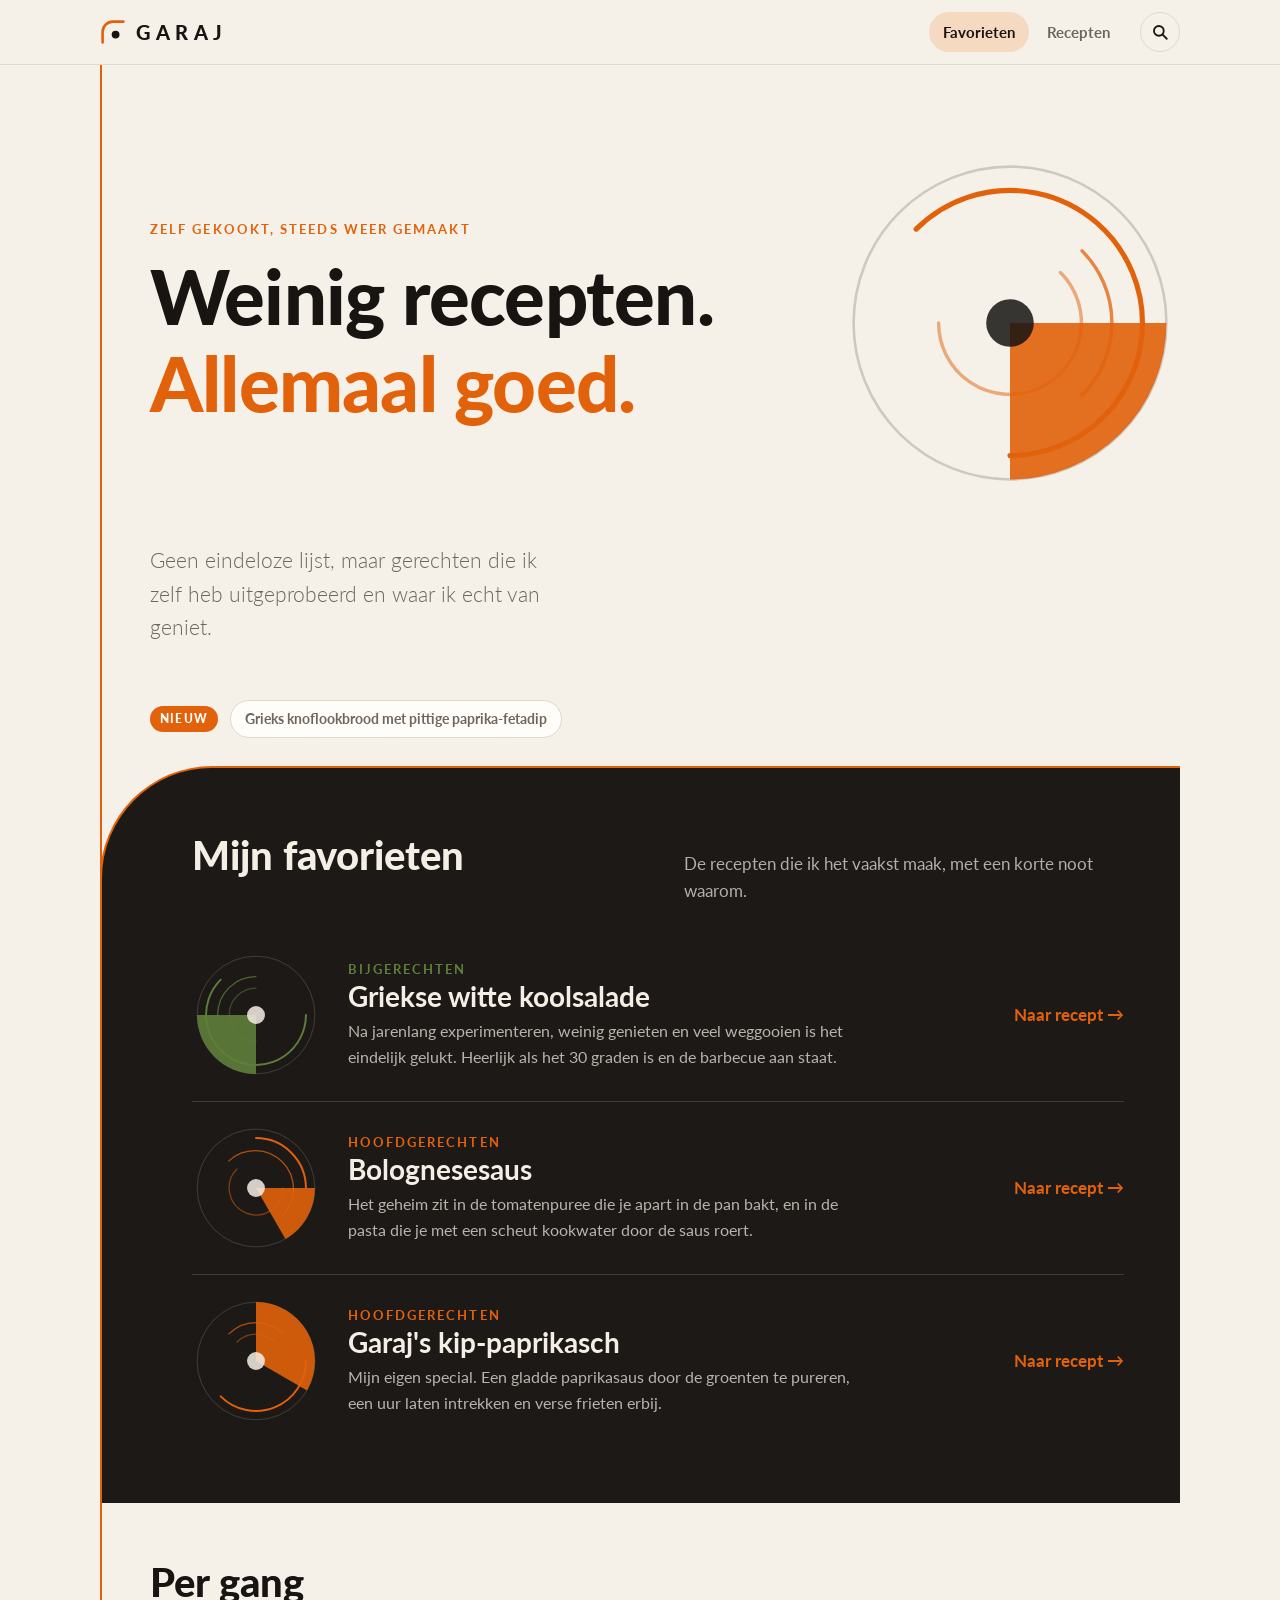
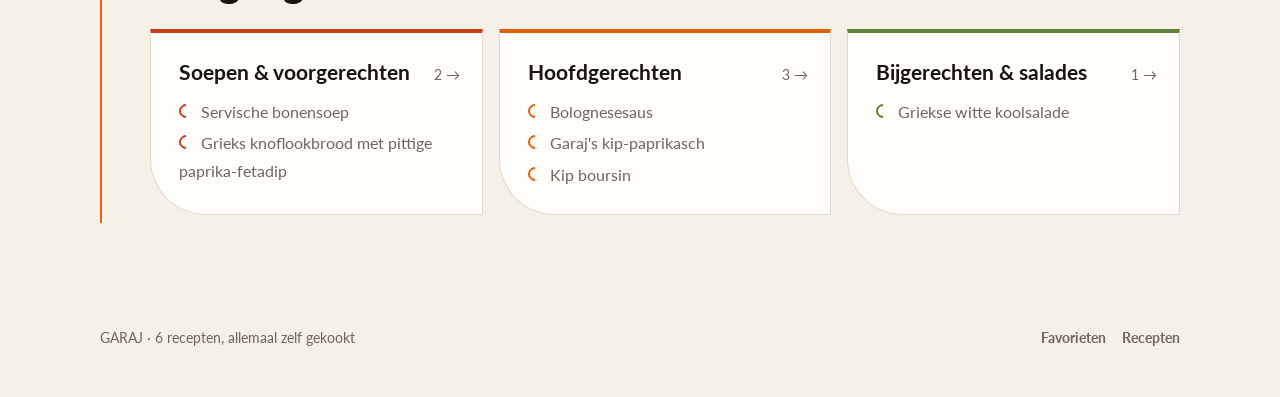
==== index.html @ 4f789595 "Add files via upload" ====
<!doctype html><html lang="nl"><head><meta charset="utf-8"><title>GARAJ Recepten</title><meta name="description" content="Recepten die ik zelf kook en steeds weer maak."><meta name=viewport content="width=device-width,initial-scale=1,viewport-fit=cover"><style>:root{color-scheme:light;box-sizing:border-box;padding-top:env(safe-area-inset-top,0px);padding-bottom:env(safe-area-inset-bottom,0px)}html{scroll-padding-top:env(safe-area-inset-top,0px)}body{margin:0;padding:0;font:14px -apple-system,BlinkMacSystemFont,sans-serif;background:#fff;color:#000}img{max-width:100%}[hidden]:not([hidden=until-found i]){display:none!important}</style></head><body>
<link rel="preconnect" href="https://fonts.googleapis.com">
<link rel="preconnect" href="https://fonts.gstatic.com" crossorigin>
<link rel="stylesheet" href="https://fonts.googleapis.com/css2?family=Lato:wght@300;400;700;900&display=swap">
<style>
/* Layout: één oranje lijn loopt als ruggengraat links door de pagina en buigt met een kwartcirkel uit in elk donker vlak. */
:root {
  --bg: #F5F0E8; --surface: #FFFDF9; --ink: #171412; --muted: #6E655C;
  --plane: #1C1917; --plane-ink: #F5EEE5;
  --accent: #E2620B; --accent-soft: #F6D9C1; --rule: #E2D8CB;
  /* kleur per gang */
  --g-soep: #C8401A; --g-hoofdgerecht: #E2620B; --g-bijgerecht: #5F7F3A; --g-dessert: #B07A12;
  --font: "Lato", Calibri, Carlito, "Segoe UI", system-ui, sans-serif;
  --r-arc: 112px; --line: 2px; --pad: clamp(18px, 4vw, 48px);
}
@media (prefers-color-scheme: dark) {
  :root:not([data-theme="light"]) {
    --bg: #131110; --surface: #1C1A18; --ink: #F2ECE4; --muted: #A69B8F;
    --plane: #24201D; --plane-ink: #F5EEE5; --accent: #F07A24; --accent-soft: #4A2C16; --rule: #34302C;
    --g-soep: #E8693F; --g-hoofdgerecht: #F07A24; --g-bijgerecht: #94B064; --g-dessert: #DDA640;
    color-scheme: dark;
  }
}
:root[data-theme="dark"] {
  --bg: #131110; --surface: #1C1A18; --ink: #F2ECE4; --muted: #A69B8F;
  --plane: #24201D; --plane-ink: #F5EEE5; --accent: #F07A24; --accent-soft: #4A2C16; --rule: #34302C;
  --g-soep: #E8693F; --g-hoofdgerecht: #F07A24; --g-bijgerecht: #94B064; --g-dessert: #DDA640;
  color-scheme: dark;
}
* { box-sizing: border-box; }
[hidden] { display: none !important; }
html, body { margin: 0; }
img, svg { max-width: 100%; }
body { background: var(--bg); color: var(--ink); font-family: var(--font); font-size: 17px; line-height: 1.6; }
h1, h2, h3 { line-height: 1.15; text-wrap: balance; margin: 0; }
p { margin: 0; }
a { color: inherit; }
:focus-visible { outline: 2px solid var(--accent); outline-offset: 3px; border-radius: 4px; }
button { font: inherit; color: inherit; cursor: pointer; }
.g-soep { --g: var(--g-soep); } .g-hoofdgerecht { --g: var(--g-hoofdgerecht); }
.g-bijgerecht { --g: var(--g-bijgerecht); } .g-dessert { --g: var(--g-dessert); }
.eyebrow { font-size: 13px; letter-spacing: .16em; text-transform: uppercase; font-weight: 700; color: var(--g, var(--accent)); }

/* ---------- Kop en navigatie ---------- */
.top { position: sticky; top: env(safe-area-inset-top, 0px); z-index: 20; background: var(--bg); border-bottom: 1px solid var(--rule); }
.top-in { max-width: 1120px; margin: 0 auto; padding: 12px 20px; display: flex; align-items: center; gap: 16px; }
.brand { font-weight: 900; letter-spacing: .28em; font-size: 20px; text-decoration: none; display: flex; align-items: center; gap: 10px; margin-right: auto; }
.brand svg { width: 26px; height: 26px; }
.nav { display: flex; gap: 4px; list-style: none; padding: 0; margin: 0; }
.nav a { display: block; text-decoration: none; padding: 8px 14px; border-radius: 999px; font-size: 15px; font-weight: 700; color: var(--muted); }
.nav a:hover { color: var(--ink); }
.nav a[aria-current="page"] { color: var(--ink); background: var(--accent-soft); }
.search-btn { width: 40px; height: 40px; border-radius: 50%; border: 1px solid var(--rule); background: none; display: grid; place-items: center; text-decoration: none; flex: none; }
.search-btn svg { width: 18px; height: 18px; }
@media (max-width: 480px) { .nav a { padding: 8px 10px; } .brand { letter-spacing: .18em; font-size: 18px; } }

/* ---------- Ruggengraat met boog ---------- */
.page { max-width: 1120px; margin: 0 auto; padding-inline: 20px; padding-block: 0 72px; }
.spine { border-left: var(--line) solid var(--accent); padding-left: var(--pad); }
.plane {
  background: var(--plane); color: var(--plane-ink);
  border-top: var(--line) solid var(--accent); border-left: var(--line) solid var(--accent);
  border-top-left-radius: var(--r-arc);
  margin-left: calc(-1 * var(--pad) - var(--line));
  padding: clamp(36px, 6vw, 64px) clamp(20px, 5vw, 56px) clamp(36px, 6vw, 56px) clamp(36px, 7vw, 96px);
}
@media (max-width: 600px) {
  :root { --r-arc: 64px; --pad: 14px; }
  .page { padding-inline: 12px; }
  .plane { padding: 36px 16px 32px 20px; margin-right: -12px; }
}

/* ---------- Beeld: foto of geometrisch bord ---------- */
.beeld { display: block; aspect-ratio: 1; width: 100%; max-width: 100%; }
.beeld img { width: 100%; height: 100%; object-fit: cover; border-radius: 50%; display: block; }
.beeld svg { width: 100%; height: 100%; display: block; }

/* ---------- Home ---------- */
.hero { padding-block: clamp(32px, 8vw, 88px) clamp(28px, 6vw, 56px); display: grid; grid-template-columns: minmax(0, 1.3fr) minmax(0, 1fr); gap: 32px; align-items: center; }
.hero h1 { font-size: clamp(38px, 7vw, 76px); font-weight: 900; letter-spacing: -.01em; margin-top: 12px; }
.hero h1 span { color: var(--accent); }
.hero p.lead { font-size: clamp(17px, 2vw, 21px); font-weight: 300; max-width: 34ch; margin-top: 18px; color: var(--muted); }
.hero-art { max-width: 340px; justify-self: end; width: 100%; color: var(--ink); }
@media (max-width: 760px) {
  .hero { grid-template-columns: minmax(0, 1fr) 96px; gap: 16px; align-items: start; }
  .hero-art { max-width: 96px; margin-top: 8px; }
  .hero p.lead { grid-column: 1 / -1; }
}
.section-head { display: flex; align-items: baseline; justify-content: space-between; gap: 16px; flex-wrap: wrap; margin-bottom: 24px; }
.section-head h2 { font-size: clamp(28px, 4vw, 40px); font-weight: 900; }
.plane .section-head p { color: color-mix(in srgb, var(--plane-ink) 70%, transparent); max-width: 44ch; }

.favs { display: grid; }
.fav { display: grid; grid-template-columns: 128px minmax(0, 1fr) auto; gap: 28px; align-items: center; text-decoration: none; padding: 22px 0; border-top: 1px solid color-mix(in srgb, var(--plane-ink) 16%, transparent); color: var(--plane-ink); }
.fav:first-child { border-top: 0; }
.fav h3 { font-size: clamp(21px, 2.6vw, 28px); font-weight: 700; }
.fav .note { margin-top: 6px; color: color-mix(in srgb, var(--plane-ink) 72%, transparent); max-width: 58ch; font-size: 16px; }
.fav .go { font-weight: 700; color: var(--accent); white-space: nowrap; }
.fav:hover h3 { color: var(--accent); }
@media (max-width: 600px) { .fav { grid-template-columns: 64px minmax(0, 1fr); gap: 14px; align-items: start; } .fav .go { display: none; } }

.block { padding-block: 56px 8px; }
.course-grid { display: grid; grid-template-columns: repeat(auto-fit, minmax(240px, 1fr)); gap: 16px; }
.course { background: var(--surface); border: 1px solid var(--rule); border-radius: 0 0 0 56px; padding: 22px 22px 26px 28px; display: grid; gap: 10px; align-content: start; border-top: 4px solid var(--g); }
.course > a { text-decoration: none; display: flex; justify-content: space-between; gap: 8px; align-items: baseline; }
.course > a strong { font-size: 21px; }
.course > a span { color: var(--muted); font-size: 14px; white-space: nowrap; }
.course ul { list-style: none; padding: 0; margin: 0; display: grid; gap: 4px; }
.course li a { text-decoration: none; color: var(--muted); font-size: 16px; }
.course li a:hover { color: var(--g); }
.course li a::before { content: ""; display: inline-block; width: 10px; height: 10px; border: 2px solid var(--g); border-right-color: transparent; border-bottom-color: transparent; border-radius: 50%; transform: rotate(-45deg); margin-right: 8px; }

.newstrip { display: flex; gap: 12px; flex-wrap: wrap; align-items: center; }

/* ---------- Recepten (overzicht) ---------- */
.cat-head { padding-block: clamp(32px, 7vw, 64px) 24px; }
.cat-head h1 { font-size: clamp(36px, 6vw, 60px); font-weight: 900; margin-top: 10px; }
.zoek { margin-top: 20px; display: flex; align-items: center; gap: 10px; background: var(--surface); border: 1px solid var(--rule); border-radius: 999px; padding: 4px 6px 4px 18px; max-width: 520px; }
.zoek:focus-within { border-color: var(--accent); }
.zoek svg { width: 18px; height: 18px; flex: none; color: var(--muted); }
.zoek input { flex: 1; min-width: 0; border: 0; background: none; font: inherit; color: var(--ink); padding: 10px 0; outline: none; }
.chips { display: flex; flex-wrap: wrap; gap: 8px; margin-top: 16px; }
.chip { border: 1px solid var(--rule); background: var(--surface); border-radius: 999px; padding: 7px 14px; font-size: 14px; font-weight: 700; color: var(--muted); text-decoration: none; }
.chip:hover { color: var(--ink); border-color: var(--g, var(--accent)); }
.chip[aria-pressed="true"] { background: var(--g, var(--accent)); border-color: var(--g, var(--accent)); color: #fff; }
.chip.label { font-weight: 400; }
.chip.label::before { content: "# "; opacity: .6; }
.result { color: var(--muted); font-size: 15px; margin: 20px 0 16px; }
.list { display: grid; grid-template-columns: repeat(auto-fill, minmax(260px, 1fr)); gap: 20px; }
.card { background: var(--surface); border: 1px solid var(--rule); border-top-left-radius: 64px; text-decoration: none; display: grid; grid-template-rows: auto 1fr; overflow: hidden; }
.card:hover { border-color: var(--g); }
.card .art { background: var(--plane); padding: 22px; display: grid; place-items: center; color: var(--plane-ink); position: relative; }
.card .art .beeld { width: 150px; }
.card .body { padding: 18px 20px 22px; display: grid; gap: 6px; align-content: start; }
.card h3 { font-size: 21px; font-weight: 700; }
.card .meta { color: var(--muted); font-size: 14px; }
.badge { display: inline-block; background: var(--accent); color: #fff; font-size: 12px; font-weight: 900; letter-spacing: .1em; text-transform: uppercase; padding: 3px 10px; border-radius: 999px; }
.card .badge { position: absolute; top: 14px; right: 14px; }
.leeg { padding: 40px 0; color: var(--muted); }

/* ---------- Recept ---------- */
.crumbs { padding-top: 24px; font-size: 14px; }
.crumbs a { text-decoration: none; font-weight: 700; color: var(--g); }
.r-head { display: grid; grid-template-columns: minmax(0, 1fr) 220px; gap: 32px; align-items: end; padding-block: 16px 32px; }
.r-head h1 { font-size: clamp(34px, 6vw, 64px); font-weight: 900; margin-top: 10px; }
.r-head .intro { margin-top: 16px; font-size: clamp(17px, 2vw, 19px); font-weight: 300; max-width: 60ch; }
.r-art { color: var(--ink); }
.r-art figcaption { font-size: 12px; color: var(--muted); margin-top: 6px; text-align: center; }
.facts { display: flex; flex-wrap: wrap; gap: 8px 22px; margin-top: 18px; font-size: 15px; color: var(--muted); align-items: center; }
.facts b { color: var(--ink); }
.labels { display: flex; flex-wrap: wrap; gap: 8px; margin-top: 16px; }
@media (max-width: 680px) {
  .r-head { grid-template-columns: minmax(0, 1fr) 84px; gap: 14px; align-items: start; }
  .r-head .r-art { grid-row: 1; grid-column: 2; margin-top: 30px; }
  .r-head .r-art figcaption { display: none; }
}

.tabs { display: none; gap: 6px; margin-bottom: 22px; background: color-mix(in srgb, var(--plane-ink) 10%, transparent); padding: 4px; border-radius: 999px; }
.tabs button { flex: 1; border: 0; background: none; color: var(--plane-ink); padding: 10px; border-radius: 999px; font-weight: 700; }
.tabs button[aria-selected="true"] { background: var(--accent); color: #fff; }
.r-body { display: grid; grid-template-columns: minmax(0, 340px) minmax(0, 1fr); gap: clamp(28px, 5vw, 64px); }
.r-wrap .r-body h2 { font-size: 24px; font-weight: 900; margin-bottom: 16px; }
@media (max-width: 860px) {
  .tabs { display: flex; }
  .r-body { grid-template-columns: minmax(0, 1fr); }
  .r-body > [data-panel]:not(.actief) { display: none; }
}
.panel-ingr h3 { font-size: 13px; letter-spacing: .14em; text-transform: uppercase; color: var(--accent); margin: 22px 0 8px; }
.servings { display: flex; align-items: center; gap: 12px; margin-bottom: 18px; padding: 8px 12px; border: 1px solid color-mix(in srgb, var(--plane-ink) 22%, transparent); border-radius: 999px; width: fit-content; }
.servings button { width: 34px; height: 34px; border-radius: 50%; border: 0; background: var(--accent); color: #fff; font-size: 20px; font-weight: 700; line-height: 1; }
.servings button:disabled { opacity: .35; cursor: default; }
.servings output { min-width: 7ch; text-align: center; font-weight: 700; font-variant-numeric: tabular-nums; }
.ingr { list-style: none; padding: 0; margin: 0; display: grid; }
.ingr li label { display: grid; grid-template-columns: 22px 5.2em minmax(0, 1fr); gap: 10px; padding: 9px 0; border-bottom: 1px solid color-mix(in srgb, var(--plane-ink) 12%, transparent); cursor: pointer; align-items: baseline; }
.ingr li.smaak label { grid-template-columns: 22px minmax(0, 1fr); }
.ingr li.smaak .k { display: block; font-size: 12px; letter-spacing: .12em; text-transform: uppercase; font-weight: 700; color: color-mix(in srgb, var(--plane-ink) 60%, transparent); }
.ingr input { accent-color: var(--accent); width: 18px; height: 18px; margin: 0; transform: translateY(3px); }
.ingr .q { font-weight: 700; font-variant-numeric: tabular-nums; }
.ingr .x { color: color-mix(in srgb, var(--plane-ink) 60%, transparent); font-size: 15px; }
.ingr li:has(input:checked) label { opacity: .45; text-decoration: line-through; }
.tools { margin-top: 16px; font-size: 15px; color: color-mix(in srgb, var(--plane-ink) 72%, transparent); }
.lijst-btn { margin-top: 20px; width: 100%; border: 1px solid color-mix(in srgb, var(--plane-ink) 30%, transparent); background: none; color: var(--plane-ink); border-radius: 999px; padding: 12px; font-weight: 700; }
.lijst-btn:hover { border-color: var(--accent); }

.steps-head { display: flex; justify-content: space-between; align-items: center; gap: 12px; flex-wrap: wrap; margin-bottom: 16px; }
.r-wrap .steps-head h2 { margin: 0; }
.cook-btn { background: var(--accent); color: #fff; border: 0; border-radius: 999px; padding: 10px 20px; font-weight: 700; }
.steps { list-style: none; padding: 0; margin: 0; display: grid; gap: 12px; counter-reset: s; color: var(--ink); }
.step { counter-increment: s; display: grid; grid-template-columns: 44px minmax(0, 1fr); gap: 14px; padding: 18px 18px 20px; background: var(--surface); border: 1px solid var(--rule); border-radius: 0 0 0 40px; cursor: pointer; }
.step::before { content: counter(s); width: 40px; height: 40px; border-radius: 50%; border: var(--line) solid var(--accent); display: grid; place-items: center; font-weight: 900; color: var(--accent); }
.step h3 { margin: 0 0 6px; font-size: 19px; }
.step .t { display: inline-block; margin-left: 6px; font-size: 13px; font-weight: 700; color: var(--accent); }
.step.done { opacity: .5; }
.step.done::before { content: "✓"; background: var(--accent); color: #fff; }
.timer-btn { margin-top: 10px; display: inline-flex; align-items: center; gap: 6px; border: 1px solid var(--rule); background: none; border-radius: 999px; padding: 5px 12px; font-size: 14px; font-weight: 700; color: var(--accent); }
.timer-btn:hover { border-color: var(--accent); }
.timer-btn svg { width: 14px; height: 14px; }
.hint { font-size: 14px; margin-top: 12px; color: color-mix(in srgb, var(--plane-ink) 60%, transparent); }
.tip { margin-top: 24px; padding: 20px 22px; border-left: var(--line) solid var(--accent); background: var(--accent-soft); color: var(--ink); border-radius: 0 0 40px 0; }
.tip strong { display: block; margin-bottom: 4px; }

.after { display: grid; grid-template-columns: minmax(0, 1fr) minmax(0, 1fr); gap: 32px; margin-top: 48px; }
@media (max-width: 760px) { .after { grid-template-columns: minmax(0, 1fr); } }
.after h2 { font-size: 22px; font-weight: 900; margin-bottom: 14px; }
.bij { list-style: none; padding: 0; margin: 0; display: grid; gap: 10px; }
.bij li { display: grid; grid-template-columns: 48px minmax(0, 1fr); gap: 14px; align-items: center; }
.bij .beeld { width: 48px; color: var(--ink); }
.bij a { font-weight: 700; text-decoration: none; }
.bij a:hover { color: var(--accent); }
.bij .dot { width: 48px; height: 48px; border-radius: 50%; border: var(--line) solid var(--rule); border-top-color: var(--accent); }
.pager { display: grid; grid-template-columns: minmax(0, 1fr) minmax(0, 1fr); gap: 12px; margin-top: 40px; }
.pager a { text-decoration: none; border: 1px solid var(--rule); border-radius: 0 0 0 32px; padding: 14px 18px; display: grid; gap: 2px; background: var(--surface); }
.pager a:hover { border-color: var(--accent); }
.pager a.next { text-align: right; border-radius: 0 0 32px 0; }
.pager small { color: var(--muted); font-size: 13px; }
.pager strong { font-size: 17px; }

/* ---------- Over ---------- */
.over { max-width: 62ch; padding-block: clamp(32px, 7vw, 64px); display: grid; gap: 16px; font-size: 19px; }
.over h1 { font-size: clamp(36px, 6vw, 60px); font-weight: 900; }

/* ---------- Kookmodus ---------- */
.cook { position: fixed; inset: 0; z-index: 50; background: var(--plane); color: var(--plane-ink); display: grid; grid-template-rows: auto 1fr auto; padding: calc(env(safe-area-inset-top, 0px) + 16px) 20px calc(env(safe-area-inset-bottom, 0px) + 20px); }
.cook-top { display: flex; justify-content: space-between; align-items: center; gap: 12px; max-width: 900px; width: 100%; margin: 0 auto; }
.cook-top button { background: none; border: 1px solid color-mix(in srgb, var(--plane-ink) 30%, transparent); border-radius: 999px; padding: 8px 16px; font-weight: 700; }
.cook-main { max-width: 900px; width: 100%; margin: 0 auto; align-self: center; padding-left: clamp(20px, 5vw, 56px); border-left: var(--line) solid var(--accent); }
.cook-main .eyebrow { margin-bottom: 14px; }
.cook-main h2 { font-size: clamp(26px, 4vw, 40px); font-weight: 900; margin-bottom: 18px; }
.cook-main p { font-size: clamp(20px, 3vw, 30px); line-height: 1.45; font-weight: 300; max-width: 40ch; }
.cook-main .timer-btn { font-size: 17px; padding: 10px 18px; margin-top: 22px; border-color: color-mix(in srgb, var(--plane-ink) 30%, transparent); }
.cook-ing { margin-top: 20px; font-size: 16px !important; color: color-mix(in srgb, var(--plane-ink) 70%, transparent); }
.cook-nav { display: flex; gap: 12px; max-width: 900px; width: 100%; margin: 0 auto; }
.cook-nav button { flex: 1; padding: 16px; border-radius: 999px; font-weight: 700; font-size: 18px; border: 1px solid color-mix(in srgb, var(--plane-ink) 30%, transparent); background: none; }
.cook-nav button.primary { background: var(--accent); border-color: var(--accent); color: #fff; }
.cook-nav button:disabled { opacity: .35; cursor: default; }
.dots { display: flex; gap: 6px; justify-content: center; flex-wrap: wrap; margin-bottom: 16px; }
.dots i { width: 8px; height: 8px; border-radius: 50%; background: color-mix(in srgb, var(--plane-ink) 25%, transparent); }
.dots i.on { background: var(--accent); }

/* ---------- Timers en melding ---------- */
.dock { position: fixed; right: 16px; bottom: calc(env(safe-area-inset-bottom, 0px) + 16px); z-index: 60; display: grid; gap: 8px; justify-items: end; }
.tmr { display: flex; align-items: center; gap: 10px; background: var(--ink); color: var(--bg); border-radius: 999px; padding: 8px 8px 8px 16px; font-size: 15px; box-shadow: 0 6px 24px rgb(0 0 0 / .25); max-width: calc(100vw - 32px); }
.tmr b { font-variant-numeric: tabular-nums; font-size: 18px; }
.tmr span { overflow: hidden; text-overflow: ellipsis; white-space: nowrap; min-width: 0; }
.tmr button { width: 30px; height: 30px; border-radius: 50%; border: 0; background: color-mix(in srgb, var(--bg) 18%, transparent); color: var(--bg); flex: none; }
.tmr.klaar { background: var(--accent); color: #fff; }
.tmr.klaar button { color: #fff; }
@media (prefers-reduced-motion: no-preference) { .tmr.klaar { animation: puls 1s ease-in-out infinite; } }
@keyframes puls { 50% { transform: scale(1.05); } }
.toast { position: fixed; left: 50%; transform: translateX(-50%); bottom: calc(env(safe-area-inset-bottom, 0px) + 24px); z-index: 70; background: var(--ink); color: var(--bg); padding: 10px 18px; border-radius: 999px; font-weight: 700; font-size: 15px; }
.copybox { width: 100%; min-height: 160px; margin-top: 12px; font: inherit; font-size: 14px; background: var(--surface); color: var(--ink); border: 1px solid var(--rule); border-radius: 8px; padding: 10px; }

footer { max-width: 1120px; margin: 0 auto; padding: 32px 20px 48px; color: var(--muted); font-size: 14px; display: flex; justify-content: space-between; gap: 12px; flex-wrap: wrap; }
footer nav { display: flex; gap: 16px; }
footer a { text-decoration: none; font-weight: 700; }
footer a:hover { color: var(--accent); }

@media (prefers-reduced-motion: no-preference) {
  .card, .course, .fav h3, .step, .chip, .pager a { transition: border-color .2s, color .2s, opacity .2s, background .2s; }
}
</style>

<header class="top">
  <div class="top-in">
    <a class="brand" href="#home" aria-label="GARAJ, naar de startpagina">
      <svg viewBox="0 0 40 40" aria-hidden="true"><path d="M4 36 V20 A16 16 0 0 1 20 4 H36" fill="none" stroke="var(--accent)" stroke-width="4" stroke-linecap="round"/><circle cx="24" cy="24" r="6" fill="var(--ink)"/></svg>
      GARAJ
    </a>
    <ul class="nav" id="nav"></ul>
    <a class="search-btn" href="#zoeken" aria-label="Zoek een recept">
      <svg viewBox="0 0 24 24" fill="none" stroke="currentColor" stroke-width="2.4" stroke-linecap="round" aria-hidden="true"><circle cx="10.5" cy="10.5" r="6.5"/><path d="M15.5 15.5 21 21"/></svg>
    </a>
  </div>
</header>

<main id="app" class="page"></main>

<footer>
  <span id="count"></span>
  <nav id="footnav"></nav>
</footer>

<div class="cook" id="cook" hidden role="dialog" aria-modal="true" aria-label="Kookmodus">
  <div class="cook-top">
    <span class="eyebrow" id="cookTitle"></span>
    <button id="cookClose">Sluiten</button>
  </div>
  <div class="cook-main" id="cookMain"></div>
  <div>
    <div class="dots" id="cookDots"></div>
    <div class="cook-nav">
      <button id="cookPrev">Vorige</button>
      <button id="cookNext" class="primary">Volgende</button>
    </div>
  </div>
</div>
<div class="dock" id="dock" aria-live="polite"></div>
<div class="toast" id="toast" hidden role="status"></div>

<script>
/* =====================================================================
   OVER GARAJ. Laat leeg ("") om de pagina te verbergen.
   Elke regel in de lijst wordt een alinea.
   ===================================================================== */
const OVER = [];

/* =====================================================================
   GANGEN. Een gang verschijnt pas zodra er een recept in staat.
   ===================================================================== */
const GANGEN = [
  { id: "soep",         naam: "Soepen & voorgerechten", kort: "Soepen" },
  { id: "hoofdgerecht", naam: "Hoofdgerechten",         kort: "Hoofdgerechten" },
  { id: "bijgerecht",   naam: "Bijgerechten & salades", kort: "Bijgerechten" },
  { id: "dessert",      naam: "Desserts",               kort: "Desserts" }
];

/* LABELS: tweede ingang naast de gang. */
const LABELS = {
  "vooraf":      "vooraf te maken",
  "barbecue":    "barbecue",
  "vegetarisch": "vegetarisch",
  "comfortfood": "comfortfood",
  "pittig":      "pittig",
  "laag-traag":  "laag en traag"
};

/* =====================================================================
   RECEPTEN. Nieuw recept? Kopieer een blok en vul het in.
   ingredienten: [hoeveelheid, eenheid, naam, toelichting]
     hoeveelheid null + eenheid "" = komt in de regel "Naar smaak"
     hoeveelheid null + eenheid "naar wens" = eigen regel zonder getal
     hoeveelheid [1, 2] = van-tot
   stappen: timer = minuten voor de kookwekker
   foto: pad naar de foto (bijv. "img/bolognesesaus.jpg"); leeg = illustratie
   toegevoegd: datum "JJJJ-MM-DD"; nieuw-label verschijnt 60 dagen
   lekkerBij: slug van een ander recept, of vrije tekst
   ===================================================================== */
const RECEPTEN = [
  {
    slug: "griekse-witte-koolsalade",
    titel: "Griekse witte koolsalade",
    gang: "bijgerecht",
    labels: ["vooraf", "barbecue", "vegetarisch"],
    favoriet: true,
    foto: "",
    toegevoegd: "",
    noot: "Na jarenlang experimenteren, weinig genieten en veel weggooien is het eindelijk gelukt. Heerlijk als het 30 graden is en de barbecue aan staat.",
    intro: "Het basisrecept om witte kool op een Griekse manier te bereiden. Naar wens snijd je er nog een worteltje in julienne, wat paprika of komkommer bij.",
    tijd: "± 3 dagen, waarvan 20 minuten werk",
    porties: 1, portieWoord: ["kool", "kolen"],
    benodigdheden: ["Vergiet", "Kom"],
    onderdelen: [{ kop: null, items: [
      [1, "", "witte kool", "vers en ongesneden"],
      [6, "el", "azijn", "ik gebruik witte wijnazijn"],
      [4, "el", "olijfolie"],
      [2, "el", "zout"],
      [1, "el", "suiker", "optioneel; ik laat hem weg, ik houd van zuur"],
      [0.5, "l", "mineraalwater met bubbels"]
    ]}],
    stappen: [
      { kop: "Snijden", tekst: "Snijd de kool door de helft en snijd het harde gedeelte er in een driehoek uit. Snijd de kool in de lengte in dunne stukken. Raspen kan ook, maar ongelijke stukjes vind ik juist lekker. Doe de kool in het vergiet." },
      { kop: "Zouten en kneden", tijd: "5 min + 30 min uitlekken", timer: 30, timerNaam: "Kool uitlekken", tekst: "Strooi het zout over de kool en kneed het er 5 minuten stevig in. In kleinere porties kneden is minder zwaar en net zo effectief. Laat de kool een half uur uitlekken boven de gootsteen of een pan en gooi het vocht weg." },
      { kop: "Aanmaken", tijd: "24 uur", tekst: "Giet de azijn, de olijfolie en eventueel de suiker over de kool. Kneed nog 2 minuten en zet de kool afgedekt 24 uur in de koelkast." },
      { kop: "Mineraalwater", tijd: "minimaal 48 uur", tekst: "Je ruikt nu een sterke koolgeur en de kool smaakt erg zout. Dat hoort zo. Giet het mineraalwater erover, schep om met twee lepels en zet de kool minimaal 48 uur weg. Tot 5 dagen in de koelkast geeft het beste resultaat." }
    ],
    tip: "Na het mineraalwater verandert de geur snel. Blijf proeven. Te zout? Spoel de kool in het vergiet met koud water. Te zuur? Spoelen of een beetje suiker toevoegen.",
    lekkerBij: ["Alles van de barbecue", "kip-paprikasch"]
  },
  {
    slug: "bolognesesaus",
    titel: "Bolognesesaus",
    gang: "hoofdgerecht",
    labels: ["comfortfood", "laag-traag"],
    favoriet: true,
    foto: "",
    toegevoegd: "",
    noot: "Het geheim zit in de tomatenpuree die je apart in de pan bakt, en in de pasta die je met een scheut kookwater door de saus roert.",
    intro: "Een volle saus die minimaal een uur zachtjes trekt. Langer mag altijd, zolang alles onder vocht staat.",
    tijd: "± 1 uur 20 min",
    porties: 4, portieWoord: ["persoon", "personen"],
    onderdelen: [{ kop: null, items: [
      [400, "g", "gemengd gehakt"],
      [1, "", "wortel"],
      [1, "", "ui"],
      [1, "", "stengel bladselderij"],
      [[1, 2], "dl", "rode wijn", "fruitig"],
      [1, "", "laurierblad"],
      [0.5, "l", "runderbouillon"],
      [null, "", "tomatenpuree"],
      [null, "", "Italiaanse kruiden"],
      [null, "", "olijfolie"]
    ]}],
    stappen: [
      { kop: "Dichtschroeien en blussen", tekst: "Verhit een beetje olijfolie in een ruime pan. Bak het gehakt met Italiaanse kruiden tot het dichtgeschroeid is; niet rul bakken. Maak het gehakt tijdens het bakken los met een garde. Blus met de wijn en roer een paar minuten tot de alcohol verdampt is." },
      { kop: "Groente en tomatenpuree", tijd: "± 9 min", timer: 9, timerNaam: "Groente en puree", tekst: "Voeg de fijngehakte wortel, ui en bladselderij toe en bak 2 minuten mee. Maak een plekje vrij in de pan en bak de tomatenpuree daar 2 minuten direct in de pan; zo wordt hij zoeter. Meng alles en bak nog 5 minuten op middelhoog vuur." },
      { kop: "Laten trekken", tijd: "minimaal 1 uur", timer: 60, timerNaam: "Bolognese trekken", tekst: "Voeg runderbouillon toe tot alles onder staat. Leg het laurierblad erin en zet de deksel iets schuin op de pan. Laat minimaal een uur zachtjes trekken. Je kunt de saus uitbreiden met gezeefde tomaten of een potje arrabbiatasaus." }
    ],
    tip: "Lekker uit te breiden met champignons. Roer de spaghetti of andere pasta door de saus met een scheut kookwater van de pasta.",
    lekkerBij: ["Spaghetti of andere pasta, met een scheut kookwater door de saus"]
  },
  {
    slug: "kip-paprikasch",
    titel: "Garaj's kip-paprikasch",
    gang: "hoofdgerecht",
    labels: ["comfortfood", "laag-traag"],
    favoriet: true,
    foto: "",
    toegevoegd: "",
    noot: "Mijn eigen special. Een gladde paprikasaus door de groenten te pureren, een uur laten intrekken en verse frieten erbij.",
    intro: "Kip in een gladde saus van paprika, ui en flink wat paprikapoeder. Neem de tijd: laag vuur en om de vijf minuten roeren.",
    tijd: "± 1 uur 45 min",
    porties: 4, portieWoord: ["persoon", "personen"],
    onderdelen: [
      { kop: null, items: [
        [800, "g", "kipfilet"],
        [2, "", "rode paprika's"],
        [2, "", "middelgrote uien"],
        [3, "", "tenen knoflook"],
        [2, "", "kipbouillonblokjes", "voor 1 liter bouillon"],
        [1, "", "klein blikje tomatenpuree"],
        [null, "naar wens", "verse peterselie"]
      ]},
      { kop: "Kruiden en verder", items: [
        [null, "naar wens", "paprikapoeder", "flink"],
        [null, "", "Vegeta"],
        [null, "", "witte peper"],
        [null, "", "kookroom"],
        [null, "", "bloem om te binden"],
        [null, "", "olijfolie, roomboter en Croma"]
      ]}
    ],
    stappen: [
      { kop: "Bouillon", tekst: "Maak 1 liter kipbouillon en laat hem afkoelen. Koud hoeft niet." },
      { kop: "Kip aanbraden", tekst: "Snijd de kipfilet schoon en in blokjes. Kruid goed met Vegeta en witte peper. Bak de kip in Croma in een pan met een goede antiaanbaklaag. De kip hoeft niet gaar, wel mooi bruin van buiten. Laat afkoelen op een bord." },
      { kop: "Groentepap", tijd: "± 15 min", timer: 15, timerNaam: "Groentepap", tekst: "Doe een beetje olijfolie en roomboter in dezelfde pan. Snijd de uien en paprika's grof en bak ze zacht zonder dat ze kleuren. Bak daarna de fijngesneden knoflook nog 5 minuten mee. Pureer alles met de staafmixer tot een gladde pap." },
      { kop: "Samenvoegen en laten trekken", tijd: "minimaal 1 uur", timer: 60, timerNaam: "Paprikasch trekken", tekst: "Doe olijfolie in de pan met de kip en flink wat paprikapoeder en bak mee. Roer de tomatenpuree erdoor en bak 5 minuten door. Voeg de bouillon, de groentepap en de fijngesneden peterselie toe. Laat minimaal een uur intrekken op laag vuur en roer om de 5 minuten." },
      { kop: "Binden en serveren", tekst: "Maak verse frieten erbij. Is de kip-paprikasch nog te waterig? Schud wat bloem door een zeefje boven de pan en roer tot de saus gebonden is." }
    ],
    tip: "De groentepap is het hart van dit gerecht. Laat de uien en paprika's echt zacht worden voordat je mixt.",
    lekkerBij: ["Verse frieten", "griekse-witte-koolsalade"]
  },
  {
    slug: "kip-boursin",
    titel: "Kip boursin",
    gang: "hoofdgerecht",
    labels: ["comfortfood", "laag-traag"],
    favoriet: false,
    foto: "",
    toegevoegd: "",
    intro: "Kip die anderhalf uur zachtjes gaart in champignonsoep en wordt afgemaakt met Boursin, sambal en kookroom.",
    tijd: "± 2 uur",
    porties: 4, portieWoord: ["persoon", "personen"],
    onderdelen: [{ kop: null, items: [
      [800, "g", "kipfilet"],
      [1, "l", "champignonsoep", "ik gebruik Unox"],
      [2, "", "middelgrote uien"],
      [1, "", "pakje Boursin", "150 g, knoflook en fijne kruiden"],
      [null, "", "Vegeta"],
      [null, "", "witte peper"],
      [null, "", "sambal"],
      [null, "", "kookroom"],
      [null, "", "bloem om te binden"],
      [null, "", "olie, roomboter en Croma"]
    ]}],
    stappen: [
      { kop: "Kip aanbraden", tekst: "Snijd de kipfilet schoon en in blokjes. Kruid goed met Vegeta en witte peper. Bak de kip in Croma in een pan met een goede antiaanbaklaag. De kip hoeft niet gaar, wel mooi bruin van buiten. Laat afkoelen op een bord." },
      { kop: "Uien", tekst: "Snijd de uien klein en bak ze in olie en roomboter. Ze mogen niet bruin worden, wel zacht. Voeg de kip weer toe." },
      { kop: "Garen", tijd: "minimaal 1,5 uur", timer: 90, timerNaam: "Kip boursin garen", tekst: "Voeg de champignonsoep toe en laat alles op laag vuur minimaal anderhalf uur garen. Roer af en toe." },
      { kop: "Afmaken", tekst: "Roer de Boursin door de saus tot hij helemaal gesmolten is. Voeg daarna een beetje sambal en kookroom toe. Bind eventueel met een beetje bloem." }
    ],
    lekkerBij: ["Rijst of verse frieten"]
  },
  {
    slug: "servische-bonensoep",
    titel: "Servische bonensoep",
    gang: "soep",
    labels: ["pittig", "comfortfood"],
    favoriet: false,
    foto: "",
    toegevoegd: "",
    intro: "Stevige soep met pittige Debrecener worst, witte bonen en paprika. Gebonden en afgemaakt met een scheut room.",
    tijd: "± 45 min",
    porties: 4, portieWoord: ["persoon", "personen"],
    onderdelen: [
      { kop: null, items: [
        [null, "naar wens", "Debrecener worst", "pittige worst uit Hongarije en de Balkan"],
        [1, "", "grote ui", "gesnipperd"],
        [[1, 2], "", "preien", "gesneden, met veel groen"],
        [2, "", "middelgrote wortels"],
        [1, "", "teen knoflook", "in plakjes"],
        [1, "", "rode paprika", "ontveld"],
        [1, "", "aardappel", "in kleine blokjes"],
        [200, "ml", "tomatensaus"],
        [720, "g", "witte bonen in tomatensaus"],
        [1, "", "kipbouillonblokje"]
      ]},
      { kop: "Kruiden en afmaken", items: [
        [null, "", "Vegeta"],
        [null, "", "paprikapoeder"],
        [null, "", "chilipoeder"],
        [null, "", "tijm"],
        [null, "", "oregano"],
        [null, "", "bloem"],
        [null, "", "kookroom"]
      ]}
    ],
    stappen: [
      { kop: "Groente aanbakken", tekst: "Verhit olie in een soeppan. Bak de ui, prei, wortel, knoflook en paprika met Vegeta. De groente mag niet bruin worden; blus zo nodig met een scheut water." },
      { kop: "Water, worst en kruiden", tekst: "Vul aan met water en voeg de worst in kleine plakjes toe, samen met de aardappel en de tomatensaus. Voeg paprikapoeder, chilipoeder, tijm en oregano toe en verkruimel het bouillonblokje erboven." },
      { kop: "Bonen", tekst: "Voeg de bonen toe. Roer voorzichtig, zodat ze heel blijven." },
      { kop: "Binden en afmaken", tekst: "Schud bloem door een zeefje boven de soep tot de vetoogjes weg zijn. Maak af met kookroom en laat 10 seconden opkoken." }
    ],
    lekkerBij: ["Vers brood"]
  },
  {
    slug: "grieks-knoflookbrood-fetadip",
    titel: "Grieks knoflookbrood met pittige paprika-fetadip",
    gang: "soep",
    labels: ["pittig", "vegetarisch"],
    favoriet: false,
    foto: "",
    toegevoegd: "2026-10-10",
    intro: "Knapperige ciabatta met boter van geroosterde knoflook, met daarbij een romige dip van feta, Griekse yoghurt, geroosterde paprika en chilivlokken. Terwijl de knoflook in de oven zit, maak je de dip.",
    tijd: "± 45 min, waarvan 20 minuten werk",
    porties: 1, portieWoord: ["schaal", "schalen"],
    benodigdheden: ["Keukenmachine", "Knoflookpers", "Bakblik met bakpapier", "Kom"],
    onderdelen: [
      { kop: "Pittige paprika-fetadip", items: [
        [275, "g", "feta", "zo goed mogelijk, liefst Griekse feta uit het vat"],
        [200, "g", "Griekse yoghurt"],
        [1, "", "geroosterde rode paprika", "zelf geroosterd of uit een pot"],
        [1, "", "teen knoflook"],
        [2, "tl", "chilivlokken", "of 1 verse chilipeper"],
        [2, "el", "olijfolie"]
      ]},
      { kop: "Knoflookbrood", items: [
        [1, "", "afbakciabatta"],
        [100, "g", "ongezouten roomboter", "op kamertemperatuur"],
        [0.5, "", "bol knoflook", "tenen ongepeld"],
        [null, "naar wens", "verse peterselie", "een paar takjes, fijngehakt"],
        [1, "tl", "cayennepeper"],
        [null, "", "zeezout uit de molen"]
      ]}
    ],
    stappen: [
      { kop: "Knoflook roosteren", tijd: "20–25 min", timer: 25, timerNaam: "Knoflook roosteren", tekst: "Verwarm de oven voor op 200 °C. Leg de ongepelde knoflooktenen op het bakblik met bakpapier en rooster ze in het midden van de oven tot de schil kleurt en de knoflook binnenin zacht is. Maak intussen de dip." },
      { kop: "Dip: knoflook en paprika", tekst: "Pers de verse teen knoflook boven de keukenmachine, zodat hij fijn genoeg is na het mixen. Voeg de geroosterde paprika toe. Paprika uit een pot? Laat hem eerst goed uitlekken en dep hem droog, anders wordt de dip te dun." },
      { kop: "Dip: olie, chili en yoghurt", tekst: "Voeg de olijfolie en de chilivlokken toe en mix 10 seconden. Voeg de Griekse yoghurt toe en mix nog 10 seconden." },
      { kop: "Dip: feta", tekst: "Verkruimel de feta erboven en mix een laatste keer tot de dip glad en romig is. Niet te lang doordraaien; dan wordt feta korrelig. Zet de dip afgedekt in de koelkast tot het brood klaar is." },
      { kop: "Knoflookboter", tekst: "Roer de roomboter los in een kom. Knijp de geroosterde knoflook uit de schil en voeg hem met de peterselie toe. Prak de knoflook fijn en roer alles goed door elkaar. Breng op smaak met cayennepeper en zeezout." },
      { kop: "Brood bakken", tijd: "8–10 min", timer: 10, timerNaam: "Knoflookbrood bakken", tekst: "Snijd de ciabatta in plakken en smeer ze royaal in met de knoflookboter. Leg ze op het bakblik en bak ze in het midden van de oven goudbruin en knapperig." },
      { kop: "Serveren", tekst: "Schep de dip in een schaal, giet er een scheutje olijfolie over en strooi er eventueel wat extra chilivlokken op. Serveer met het warme knoflookbrood." }
    ],
    tip: "De dip kun je een dag van tevoren maken; afgedekt in de koelkast blijft hij 3 tot 4 dagen goed, maar nooit langer dan de datum van de yoghurt. Invriezen raad ik af. Het brood kun je ook vooraf smeren en koel bewaren; warm het op in een voorverwarmde oven, afgedekt met aluminiumfolie.",
    lekkerBij: ["Een borrelplank met olijven", "griekse-witte-koolsalade"]
  }
];

/* ===================================================================== */
const $ = s => document.querySelector(s);
const app = $("#app");
const esc = s => String(s ?? "").replace(/[&<>"]/g, c => ({ "&": "&amp;", "<": "&lt;", ">": "&gt;", '"': "&quot;" }[c]));
const gangVan = id => GANGEN.find(g => g.id === id);
const actieveGangen = () => GANGEN.filter(g => RECEPTEN.some(r => r.gang === g.id));
const volgorde = () => actieveGangen().flatMap(g => RECEPTEN.filter(r => r.gang === g.id));
const isNieuw = r => r.toegevoegd && (Date.now() - new Date(r.toegevoegd)) / 864e5 <= 60;
const datum = d => new Date(d).toLocaleDateString("nl-NL", { day: "numeric", month: "long", year: "numeric" });
const ICON_KLOK = `<svg viewBox="0 0 24 24" fill="none" stroke="currentColor" stroke-width="2.4" stroke-linecap="round" aria-hidden="true"><circle cx="12" cy="13" r="8"/><path d="M12 9v4l2.5 2M9 2h6"/></svg>`;

/* Geometrisch bord per recept, in de kleur van de gang. */
function hash(s) { let h = 2166136261; for (const c of s) { h ^= c.charCodeAt(0); h = Math.imul(h, 16777619); } return h >>> 0; }
function plate(seed) {
  let h = hash(seed); const rnd = () => ((h = Math.imul(h ^ (h >>> 15), 2246822519) >>> 0) / 4294967296);
  const c = 100, rot = Math.floor(rnd() * 4) * 90;
  const pt = (r, a) => [(c + r * Math.cos(a * Math.PI / 180)).toFixed(1), (c + r * Math.sin(a * Math.PI / 180)).toFixed(1)];
  const arc = (r, a0, a1) => { const [x0, y0] = pt(r, a0), [x1, y1] = pt(r, a1); return `M${x0} ${y0} A${r} ${r} 0 ${a1 - a0 > 180 ? 1 : 0} 1 ${x1} ${y1}`; };
  const seg = 60 + Math.floor(rnd() * 3) * 30, [sx, sy] = pt(92, seg);
  const rings = [78, 60, 42].map((r, i) => {
    const s = Math.floor(rnd() * 8) * 45, len = 90 + Math.floor(rnd() * 4) * 45;
    return `<path d="${arc(r, s, s + len)}" fill="none" stroke="var(--g, var(--accent))" stroke-width="${i === 0 ? 3 : 2}" stroke-linecap="round" opacity="${1 - i * 0.25}"/>`;
  }).join("");
  return `<svg viewBox="0 0 200 200" aria-hidden="true"><g transform="rotate(${rot} 100 100)">
    <circle cx="100" cy="100" r="92" fill="none" stroke="currentColor" stroke-opacity=".18" stroke-width="1.5"/>
    <path d="M100 100 L192 100 A92 92 0 0 1 ${sx} ${sy} Z" fill="var(--g, var(--accent))" opacity=".9"/>
    ${rings}<circle cx="100" cy="100" r="14" fill="currentColor" opacity=".85"/></g></svg>`;
}
/* Foto als die er is, anders het bord. */
function beeld(r, extra = "") {
  const inner = r && r.foto ? `<img src="${esc(r.foto)}" alt="Sfeerbeeld van ${esc(r.titel)}" loading="lazy">` : plate(r ? r.slug : "garaj-home");
  return `<span class="beeld ${r ? "g-" + r.gang : ""} ${extra}">${inner}</span>`;
}

function fmt(n) {
  const frac = [[0.25, "¼"], [0.5, "½"], [0.75, "¾"], [1 / 3, "⅓"], [2 / 3, "⅔"]];
  const whole = Math.floor(n + 1e-9), rest = n - whole;
  if (rest < 0.05) return String(whole);
  if (whole < 10) for (const [v, s] of frac) if (Math.abs(rest - v) < 0.05) return (whole ? whole : "") + s;
  return (Math.round(n * 10) / 10).toLocaleString("nl-NL");
}
const qty = (q, f) => Array.isArray(q) ? `${fmt(q[0] * f)}–${fmt(q[1] * f)}` : fmt(q * f);
const isSmaak = it => it[0] === null && !it[1];

function toast(t) { const el = $("#toast"); el.textContent = t; el.hidden = false; clearTimeout(toast.t); toast.t = setTimeout(() => el.hidden = true, 2200); }

/* ---------- Navigatie ---------- */
function renderNav(current) {
  const items = [["home", "Favorieten"], ["recepten", "Recepten"]];
  if (OVER.length) items.push(["over", "Over"]);
  $("#nav").innerHTML = items.map(([id, t]) => `<li><a href="#${id}" ${id === current ? 'aria-current="page"' : ""}>${t}</a></li>`).join("");
  $("#footnav").innerHTML = items.map(([id, t]) => `<a href="#${id}">${t}</a>`).join("");
}

/* ---------- Home ---------- */
function home() {
  const favs = RECEPTEN.filter(r => r.favoriet);
  const nieuw = RECEPTEN.filter(isNieuw);
  return `
  <div class="spine">
    <section class="hero">
      <div>
        <div class="eyebrow">Zelf gekookt, steeds weer gemaakt</div>
        <h1>Weinig recepten.<br><span>Allemaal goed.</span></h1>
      </div>
      <div class="hero-art">${beeld(null)}</div>
      <p class="lead">Geen eindeloze lijst, maar gerechten die ik zelf heb uitgeprobeerd en waar ik echt van geniet.</p>
    </section>
    ${nieuw.length ? `<section style="padding-bottom:28px"><div class="newstrip"><span class="badge">Nieuw</span>${nieuw.map(r => `<a class="chip" href="#${r.slug}">${esc(r.titel)}</a>`).join("")}</div></section>` : ""}
    <section class="plane" aria-labelledby="fav-h">
      <div class="section-head">
        <h2 id="fav-h">Mijn favorieten</h2>
        <p>De recepten die ik het vaakst maak, met een korte noot waarom.</p>
      </div>
      <div class="favs">
        ${favs.map(r => `
          <a class="fav g-${r.gang}" href="#${r.slug}">
            ${beeld(r)}
            <div><div class="eyebrow">${esc(gangVan(r.gang).kort)}</div><h3>${esc(r.titel)}</h3><p class="note">${esc(r.noot)}</p></div>
            <span class="go">Naar recept →</span>
          </a>`).join("")}
      </div>
    </section>
    <section class="block" aria-labelledby="gang-h">
      <div class="section-head"><h2 id="gang-h">Per gang</h2></div>
      <div class="course-grid">
        ${actieveGangen().map(g => {
          const lijst = RECEPTEN.filter(r => r.gang === g.id);
          return `<div class="course g-${g.id}">
            <a href="#${g.id}"><strong>${esc(g.naam)}</strong><span>${lijst.length} →</span></a>
            <ul>${lijst.map(r => `<li><a href="#${r.slug}">${esc(r.titel)}</a></li>`).join("")}</ul>
          </div>`;
        }).join("")}
      </div>
    </section>
  </div>`;
}

/* ---------- Recepten met zoeken en filters ---------- */
let filter = { gang: null, label: null, q: "" };
function recepten() {
  const gebruikteLabels = Object.keys(LABELS).filter(l => RECEPTEN.some(r => (r.labels || []).includes(l)));
  return `
  <div class="spine">
    <section class="cat-head">
      <div class="eyebrow">${RECEPTEN.length} recepten, allemaal zelf gekookt</div>
      <h1>Recepten</h1>
      <label class="zoek" for="zoekveld">
        <svg viewBox="0 0 24 24" fill="none" stroke="currentColor" stroke-width="2.4" stroke-linecap="round" aria-hidden="true"><circle cx="10.5" cy="10.5" r="6.5"/><path d="M15.5 15.5 21 21"/></svg>
        <input id="zoekveld" type="search" placeholder="Zoek op gerecht of ingrediënt, bijv. paprika" value="${esc(filter.q)}" autocomplete="off">
      </label>
      <div class="chips" role="group" aria-label="Gang">
        <button class="chip" data-gang="" aria-pressed="${!filter.gang}">Alle gangen</button>
        ${actieveGangen().map(g => `<button class="chip g-${g.id}" data-gang="${g.id}" aria-pressed="${filter.gang === g.id}">${esc(g.kort)}</button>`).join("")}
      </div>
      <div class="chips" role="group" aria-label="Label">
        ${gebruikteLabels.map(l => `<button class="chip label" data-label="${l}" aria-pressed="${filter.label === l}">${esc(LABELS[l])}</button>`).join("")}
      </div>
    </section>
    <p class="result" id="result" aria-live="polite"></p>
    <div class="list" id="lijst"></div>
  </div>`;
}
function tekstVan(r) {
  return [r.titel, r.intro, ...(r.labels || []).map(l => LABELS[l]), ...r.onderdelen.flatMap(o => o.items.map(i => i[2]))].join(" ").toLowerCase();
}
function renderLijst() {
  const q = filter.q.trim().toLowerCase();
  const lijst = volgorde().filter(r =>
    (!filter.gang || r.gang === filter.gang) &&
    (!filter.label || (r.labels || []).includes(filter.label)) &&
    (!q || q.split(/\s+/).every(w => tekstVan(r).includes(w))));
  const delen = [filter.gang && gangVan(filter.gang).naam.toLowerCase(), filter.label && `#${LABELS[filter.label]}`, q && `"${filter.q.trim()}"`].filter(Boolean);
  $("#result").textContent = `${lijst.length} ${lijst.length === 1 ? "recept" : "recepten"}${delen.length ? " · " + delen.join(" · ") : ""}`;
  $("#lijst").innerHTML = lijst.length ? lijst.map(r => `
    <a class="card g-${r.gang}" href="#${r.slug}">
      <div class="art">${beeld(r)}${isNieuw(r) ? '<span class="badge">Nieuw</span>' : ""}</div>
      <div class="body"><div class="eyebrow">${esc(gangVan(r.gang).kort)}</div><h3>${esc(r.titel)}</h3><p class="meta">${esc(r.tijd || "")}</p><p>${esc(r.intro)}</p></div>
    </a>`).join("") : `<p class="leeg">Geen recept gevonden. Probeer een ander woord of zet de filters uit.</p>`;
}
function bindRecepten(focus) {
  renderLijst();
  const z = $("#zoekveld");
  z.oninput = () => { filter.q = z.value; renderLijst(); };
  document.querySelectorAll("[data-gang]").forEach(b => b.onclick = () => {
    filter.gang = b.dataset.gang || null;
    document.querySelectorAll("[data-gang]").forEach(x => x.setAttribute("aria-pressed", String((x.dataset.gang || null) === filter.gang)));
    renderLijst();
  });
  document.querySelectorAll("[data-label]").forEach(b => b.onclick = () => {
    filter.label = filter.label === b.dataset.label ? null : b.dataset.label;
    document.querySelectorAll("[data-label]").forEach(x => x.setAttribute("aria-pressed", String(x.dataset.label === filter.label)));
    renderLijst();
  });
  if (focus) z.focus();
}

/* ---------- Recept ---------- */
let huidig = null, factor = 1;
function recept(r) {
  huidig = r; factor = 1;
  const g = gangVan(r.gang), alle = volgorde(), i = alle.indexOf(r);
  const vorig = alle[i - 1], volgend = alle[i + 1];
  const bij = (r.lekkerBij || []).map(x => RECEPTEN.find(y => y.slug === x) || x);
  return `
  <div class="spine r-wrap g-${r.gang}">
    <p class="crumbs"><a href="#${g.id}">← ${esc(g.naam)}</a></p>
    <section class="r-head">
      <div>
        <div class="eyebrow">${esc(g.kort)}${isNieuw(r) ? ' <span class="badge" style="margin-left:8px">Nieuw</span>' : ""}</div>
        <h1>${esc(r.titel)}</h1>
        <p class="intro">${esc(r.intro)}</p>
        <div class="facts">
          ${r.tijd ? `<span>Tijd <b>${esc(r.tijd)}</b></span>` : ""}
          <span>Stappen <b>${r.stappen.length}</b></span>
          ${r.toegevoegd ? `<span>Toegevoegd <b>${datum(r.toegevoegd)}</b></span>` : ""}
        </div>
        ${(r.labels || []).length ? `<div class="labels">${r.labels.map(l => `<a class="chip label" href="#label-${l}">${esc(LABELS[l])}</a>`).join("")}</div>` : ""}
      </div>
      <figure class="r-art" style="margin:0">${beeld(r)}${r.foto ? "<figcaption>Sfeerbeeld, gemaakt met AI</figcaption>" : ""}</figure>
    </section>
    <section class="plane">
      <div class="tabs" role="tablist" aria-label="Recept">
        <button role="tab" data-tab="ingr" aria-selected="true">Ingrediënten</button>
        <button role="tab" data-tab="bereiding" aria-selected="false">Bereiding</button>
      </div>
      <div class="r-body">
        <div class="panel-ingr actief" data-panel="ingr">
          <h2>Ingrediënten</h2>
          <div class="servings" role="group" aria-label="Aantal porties">
            <button id="minder" aria-label="Minder">−</button>
            <output id="portie" aria-live="polite"></output>
            <button id="meer" aria-label="Meer">+</button>
          </div>
          <div id="ingr"></div>
          ${r.benodigdheden ? `<p class="tools"><b>Benodigdheden:</b> ${r.benodigdheden.map(esc).join(", ")}</p>` : ""}
          <button class="lijst-btn" id="kopieer">Kopieer boodschappenlijst</button>
          <div id="copyfallback"></div>
        </div>
        <div data-panel="bereiding">
          <div class="steps-head">
            <h2>Bereiding</h2>
            <button class="cook-btn" id="cookOpen">Start kookmodus</button>
          </div>
          <ol class="steps">
            ${r.stappen.map((s, i) => `
              <li class="step" data-i="${i}" tabindex="0">
                <div><h3>${esc(s.kop)}${s.tijd ? `<span class="t">${esc(s.tijd)}</span>` : ""}</h3><p>${esc(s.tekst)}</p>
                ${s.timer ? `<button class="timer-btn" data-timer="${i}">${ICON_KLOK} Wekker ${s.timer} min</button>` : ""}</div>
              </li>`).join("")}
          </ol>
          <p class="hint">Tik op een stap om hem af te vinken.</p>
          ${r.tip ? `<div class="tip"><strong>Tip</strong>${esc(r.tip)}</div>` : ""}
        </div>
      </div>
    </section>
    ${bij.length ? `<section class="after"><div>
      <h2>Lekker bij</h2>
      <ul class="bij">${bij.map(b => typeof b === "string"
        ? `<li><span class="dot"></span><span>${esc(b)}</span></li>`
        : `<li class="g-${b.gang}">${beeld(b)}<a href="#${b.slug}">${esc(b.titel)} →</a></li>`).join("")}</ul>
    </div></section>` : ""}
    <nav class="pager" aria-label="Andere recepten">
      ${vorig ? `<a href="#${vorig.slug}"><small>← Vorig recept</small><strong>${esc(vorig.titel)}</strong></a>` : "<span></span>"}
      ${volgend ? `<a class="next" href="#${volgend.slug}"><small>Volgend recept →</small><strong>${esc(volgend.titel)}</strong></a>` : "<span></span>"}
    </nav>
  </div>`;
}

function renderIngr() {
  const r = huidig, n = r.porties * factor;
  $("#portie").textContent = `${fmt(n)} ${n === 1 ? r.portieWoord[0] : r.portieWoord[1]}`;
  $("#minder").disabled = factor <= 0.5 + 1e-9;
  const checked = new Set([...document.querySelectorAll("#ingr input:checked")].map(i => i.id));
  $("#ingr").innerHTML = r.onderdelen.map((o, oi) => {
    const vast = o.items.filter(it => !isSmaak(it)), smaak = o.items.filter(isSmaak);
    const idS = `s-${oi}`;
    return `${o.kop ? `<h3>${esc(o.kop)}</h3>` : ""}
    <ul class="ingr">${vast.map(([q, u, naam, x], ii) => {
      const id = `i-${oi}-${ii}`;
      const hoeveel = q === null ? u : `${qty(q, factor)}${u ? " " + u : ""}`;
      return `<li><label for="${id}"><input type="checkbox" id="${id}" ${checked.has(id) ? "checked" : ""}>
        <span class="q">${esc(hoeveel)}</span>
        <span>${esc(naam)}${x ? `<br><span class="x">${esc(x)}</span>` : ""}</span></label></li>`;
    }).join("")}
    ${smaak.length ? `<li class="smaak"><label for="${idS}"><input type="checkbox" id="${idS}" ${checked.has(idS) ? "checked" : ""}>
      <span><span class="k">Naar smaak</span>${smaak.map(i => esc(i[2])).join(" · ")}</span></label></li>` : ""}
    </ul>`;
  }).join("");
}

function boodschappen() {
  const r = huidig, n = r.porties * factor;
  const regels = [`${r.titel} (${fmt(n)} ${n === 1 ? r.portieWoord[0] : r.portieWoord[1]})`];
  r.onderdelen.forEach(o => o.items.forEach(([q, u, naam]) => {
    regels.push(`- ${q === null ? "" : qty(q, factor) + (u ? " " + u : "") + " "}${naam}`);
  }));
  return regels.join("\n");
}

function bindRecept() {
  renderIngr();
  const stap = huidig.porties === 1 ? 0.5 : 1 / huidig.porties;
  $("#minder").onclick = () => { factor = Math.max(0.5, factor - stap); renderIngr(); };
  $("#meer").onclick = () => { factor += stap; renderIngr(); };
  document.querySelectorAll(".step").forEach(el => {
    const t = e => { if (e.target.closest(".timer-btn")) return; el.classList.toggle("done"); };
    el.onclick = t; el.onkeydown = e => { if (e.target === el && (e.key === "Enter" || e.key === " ")) { e.preventDefault(); t(e); } };
  });
  document.querySelectorAll("[data-timer]").forEach(b => b.onclick = () => startTimer(huidig.stappen[+b.dataset.timer]));
  $("#cookOpen").onclick = () => openCook(0);
  document.querySelectorAll("[data-tab]").forEach(b => b.onclick = () => {
    document.querySelectorAll("[data-tab]").forEach(x => x.setAttribute("aria-selected", String(x === b)));
    document.querySelectorAll("[data-panel]").forEach(p => p.classList.toggle("actief", p.dataset.panel === b.dataset.tab));
  });
  $("#kopieer").onclick = () => {
    const tekst = boodschappen();
    const fallback = () => {
      $("#copyfallback").innerHTML = `<textarea class="copybox" id="copybox" readonly aria-label="Boodschappenlijst">${esc(tekst)}</textarea>`;
      const ta = $("#copybox"); ta.focus(); ta.select();
      toast("Selecteer en kopieer de lijst");
    };
    try { navigator.clipboard.writeText(tekst).then(() => toast("Boodschappenlijst gekopieerd"), fallback); } catch (e) { fallback(); }
  };
}

/* ---------- Kookwekkers ---------- */
const timers = [];
let tick = null, audio = null;
function startTimer(s) {
  try { audio = audio || new (window.AudioContext || window.webkitAudioContext)(); audio.resume(); } catch (e) {}
  timers.push({ id: Date.now() + Math.random(), naam: s.timerNaam || s.kop, eind: Date.now() + s.timer * 60000, klaar: false });
  toast(`Wekker gezet: ${s.timer} min`);
  drawDock(); if (!tick) tick = setInterval(drawDock, 1000);
}
function piep() {
  if (!audio) return;
  try {
    [0, 0.35, 0.7].forEach(t => {
      const o = audio.createOscillator(), g = audio.createGain();
      o.frequency.value = 880; o.connect(g); g.connect(audio.destination);
      g.gain.setValueAtTime(0.25, audio.currentTime + t); g.gain.exponentialRampToValueAtTime(0.001, audio.currentTime + t + 0.3);
      o.start(audio.currentTime + t); o.stop(audio.currentTime + t + 0.3);
    });
  } catch (e) {}
  try { navigator.vibrate?.([300, 150, 300]); } catch (e) {}
}
function drawDock() {
  const nu = Date.now();
  timers.forEach(t => { if (!t.klaar && nu >= t.eind) { t.klaar = true; piep(); } });
  $("#dock").innerHTML = timers.map(t => {
    const rest = Math.max(0, Math.round((t.eind - nu) / 1000));
    const tijd = t.klaar ? "Klaar!" : `${Math.floor(rest / 3600) ? Math.floor(rest / 3600) + ":" : ""}${String(Math.floor(rest / 60) % 60).padStart(2, "0")}:${String(rest % 60).padStart(2, "0")}`;
    return `<div class="tmr ${t.klaar ? "klaar" : ""}"><span>${esc(t.naam)}</span><b>${tijd}</b><button data-stop="${t.id}" aria-label="Wekker ${esc(t.naam)} stoppen">✕</button></div>`;
  }).join("");
  document.querySelectorAll("[data-stop]").forEach(b => b.onclick = () => {
    timers.splice(timers.findIndex(t => String(t.id) === b.dataset.stop), 1); drawDock();
  });
  if (!timers.length) { clearInterval(tick); tick = null; }
}

/* ---------- Kookmodus ---------- */
let stap = 0, lock = null;
async function openCook(i) {
  stap = i; $("#cook").hidden = false; document.body.style.overflow = "hidden"; drawCook();
  try { lock = await navigator.wakeLock?.request("screen"); } catch (e) { lock = null; }
  $("#cookNext").focus();
}
function closeCook() {
  $("#cook").hidden = true; document.body.style.overflow = "";
  try { lock?.release(); } catch (e) {} lock = null;
}
function drawCook() {
  const r = huidig, s = r.stappen[stap];
  $("#cookTitle").textContent = r.titel;
  const namen = r.onderdelen.flatMap(o => o.items.map(i => i[2]));
  const gebruikt = namen.filter(n => s.tekst.toLowerCase().includes(n.split(" ").slice(-1)[0].toLowerCase().replace(/'s$/, "")));
  $("#cookMain").innerHTML = `
    <div class="eyebrow">Stap ${stap + 1} van ${r.stappen.length}${s.tijd ? " · " + esc(s.tijd) : ""}</div>
    <h2>${esc(s.kop)}</h2>
    <p>${esc(s.tekst)}</p>
    ${s.timer ? `<button class="timer-btn" id="cookTimer">${ICON_KLOK} Start wekker ${s.timer} min</button>` : ""}
    ${gebruikt.length ? `<p class="cook-ing">Je gebruikt: ${gebruikt.map(esc).join(", ")}</p>` : ""}`;
  if (s.timer) $("#cookTimer").onclick = () => startTimer(s);
  $("#cookDots").innerHTML = r.stappen.map((_, i) => `<i class="${i <= stap ? "on" : ""}"></i>`).join("");
  $("#cookPrev").disabled = stap === 0;
  $("#cookNext").textContent = stap === r.stappen.length - 1 ? "Klaar, eet smakelijk" : "Volgende";
}
$("#cookPrev").onclick = () => { if (stap > 0) { stap--; drawCook(); } };
$("#cookNext").onclick = () => { if (stap < huidig.stappen.length - 1) { stap++; drawCook(); } else closeCook(); };
$("#cookClose").onclick = closeCook;
document.addEventListener("keydown", e => {
  if ($("#cook").hidden) return;
  if (e.key === "ArrowRight") $("#cookNext").click();
  if (e.key === "ArrowLeft") $("#cookPrev").click();
  if (e.key === "Escape") closeCook();
});

/* ---------- Over ---------- */
function over() {
  return `<div class="spine"><section class="over"><div class="eyebrow">Over</div><h1>GARAJ</h1>${OVER.map(p => `<p>${esc(p)}</p>`).join("")}</section></div>`;
}

/* ---------- Router ---------- */
function route() {
  const id = (location.hash || "#home").slice(1);
  const r = RECEPTEN.find(x => x.slug === id);
  if (!$("#cook").hidden) closeCook();
  if (r) { renderNav("recepten"); app.innerHTML = recept(r); bindRecept(); document.title = `${r.titel} · GARAJ`; }
  else if (id === "recepten" || id === "zoeken" || gangVan(id) || id.startsWith("label-")) {
    filter = { gang: gangVan(id) ? id : null, label: id.startsWith("label-") && LABELS[id.slice(6)] ? id.slice(6) : null, q: "" };
    renderNav("recepten"); app.innerHTML = recepten(); bindRecepten(id === "zoeken"); document.title = "Recepten · GARAJ";
  }
  else if (id === "over" && OVER.length) { renderNav("over"); app.innerHTML = over(); document.title = "Over · GARAJ"; }
  else { renderNav("home"); app.innerHTML = home(); document.title = "GARAJ Recepten"; }
  window.scrollTo(0, 0);
}
$("#count").textContent = `GARAJ · ${RECEPTEN.length} recepten, allemaal zelf gekookt`;
window.addEventListener("hashchange", route);
route();
</script>

</body></html>
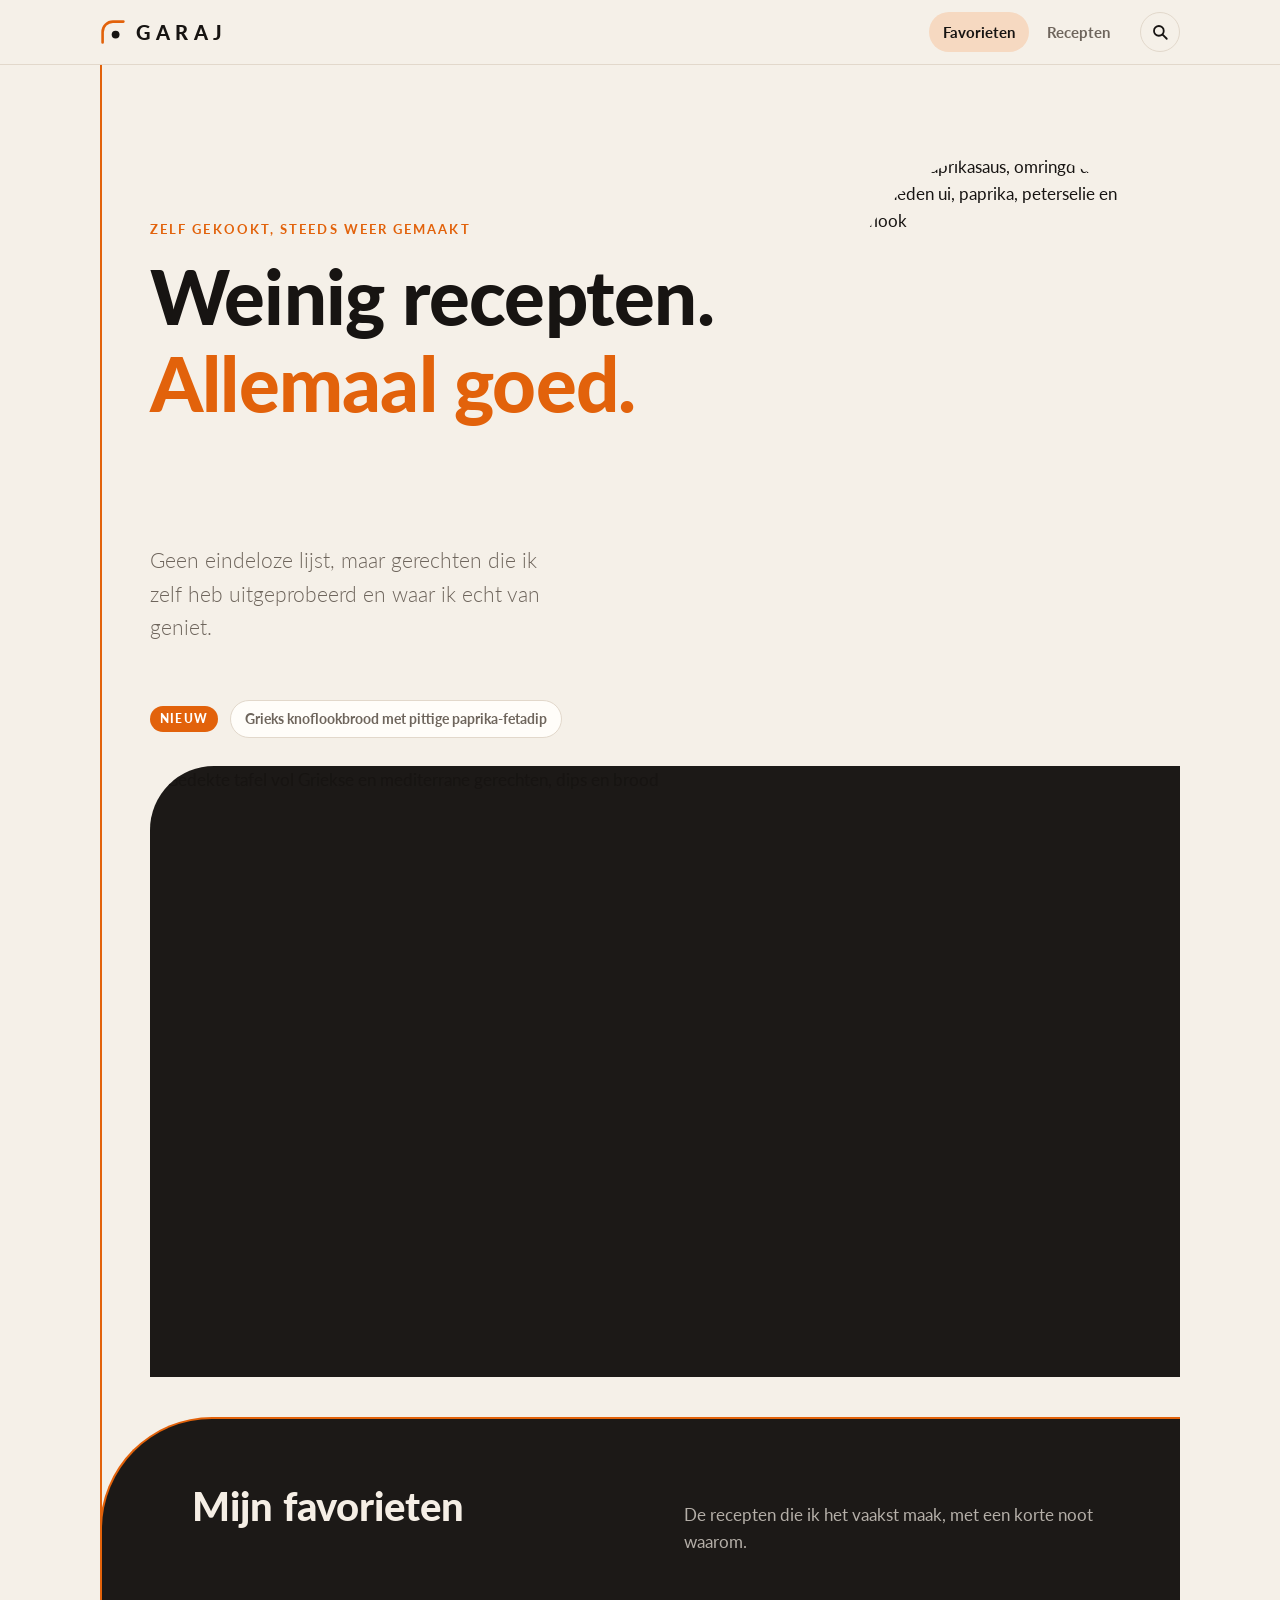
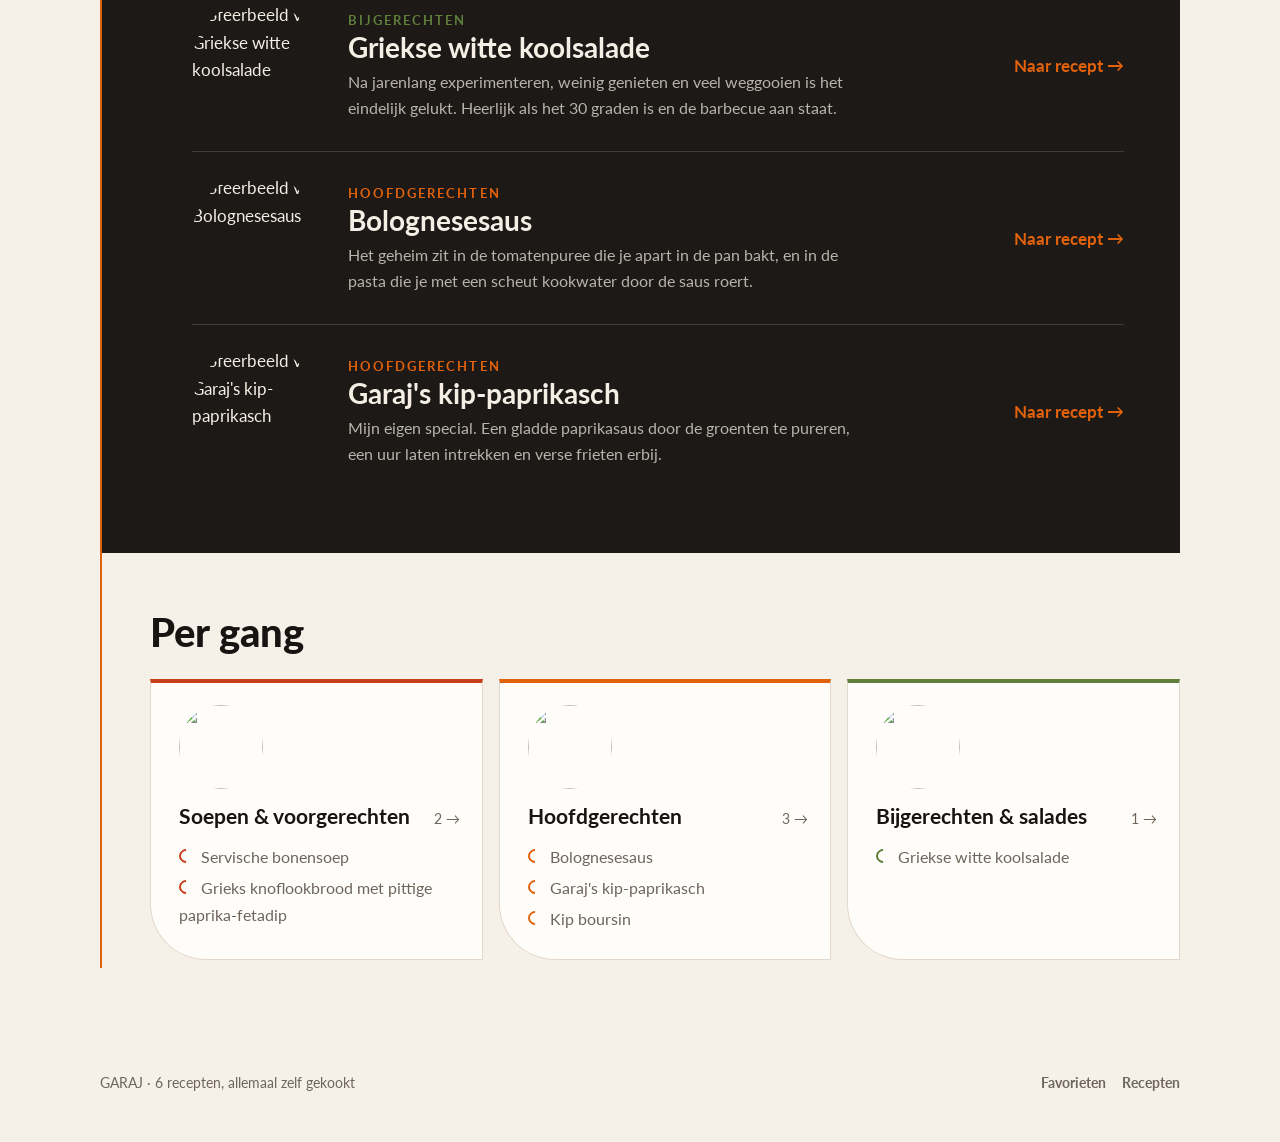
==== commit dd0961eb: "Add files via upload" ====
--- a/index.html
+++ b/index.html
@@ -138,6 +138,18 @@
 .card .badge { position: absolute; top: 14px; right: 14px; }
 .leeg { padding: 40px 0; color: var(--muted); }
 
+.course .g-foto { width: 84px; height: 84px; border-radius: 50%; object-fit: cover; display: block; }
+.cat-head.met-foto { display: grid; grid-template-columns: minmax(0, 1fr) 220px; gap: 32px; align-items: center; }
+.cat-art { max-width: 220px; justify-self: end; }
+@media (max-width: 760px) {
+  .cat-head.met-foto { grid-template-columns: minmax(0, 1fr) 84px; gap: 14px; align-items: start; }
+  .cat-art { margin-top: 30px; }
+}
+
+.banner { margin: 0 0 40px; border-top-left-radius: 64px; overflow: hidden; aspect-ratio: 1295 / 768; background: var(--plane); }
+.banner img { width: 100%; height: 100%; object-fit: cover; display: block; }
+@media (max-width: 600px) { .banner { border-top-left-radius: 40px; margin-bottom: 28px; } }
+
 /* ---------- Recept ---------- */
 .crumbs { padding-top: 24px; font-size: 14px; }
 .crumbs a { text-decoration: none; font-weight: 700; color: var(--g); }
@@ -305,12 +317,12 @@
 const OVER = [];
 
 /* =====================================================================
-   GANGEN. Een gang verschijnt pas zodra er een recept in staat.
+   GANGEN. Een gang verschijnt pas zodra er een recept in staat. foto = beeld op de gangkaart.
    ===================================================================== */
 const GANGEN = [
-  { id: "soep",         naam: "Soepen & voorgerechten", kort: "Soepen" },
-  { id: "hoofdgerecht", naam: "Hoofdgerechten",         kort: "Hoofdgerechten" },
-  { id: "bijgerecht",   naam: "Bijgerechten & salades", kort: "Bijgerechten" },
+  { id: "soep",         naam: "Soepen & voorgerechten", kort: "Soepen",         foto: "img/gang-soep.jpg" },
+  { id: "hoofdgerecht", naam: "Hoofdgerechten",         kort: "Hoofdgerechten", foto: "img/gang-hoofdgerecht.jpg" },
+  { id: "bijgerecht",   naam: "Bijgerechten & salades", kort: "Bijgerechten",   foto: "img/gang-bijgerecht.jpg" },
   { id: "dessert",      naam: "Desserts",               kort: "Desserts" }
 ];
 
@@ -342,7 +354,7 @@
     gang: "bijgerecht",
     labels: ["vooraf", "barbecue", "vegetarisch"],
     favoriet: true,
-    foto: "",
+    foto: "img/griekse-witte-koolsalade.jpg",
     toegevoegd: "",
     noot: "Na jarenlang experimenteren, weinig genieten en veel weggooien is het eindelijk gelukt. Heerlijk als het 30 graden is en de barbecue aan staat.",
     intro: "Het basisrecept om witte kool op een Griekse manier te bereiden. Naar wens snijd je er nog een worteltje in julienne, wat paprika of komkommer bij.",
@@ -372,7 +384,7 @@
     gang: "hoofdgerecht",
     labels: ["comfortfood", "laag-traag"],
     favoriet: true,
-    foto: "",
+    foto: "img/bolognesesaus.jpg",
     toegevoegd: "",
     noot: "Het geheim zit in de tomatenpuree die je apart in de pan bakt, en in de pasta die je met een scheut kookwater door de saus roert.",
     intro: "Een volle saus die minimaal een uur zachtjes trekt. Langer mag altijd, zolang alles onder vocht staat.",
@@ -404,7 +416,7 @@
     gang: "hoofdgerecht",
     labels: ["comfortfood", "laag-traag"],
     favoriet: true,
-    foto: "",
+    foto: "img/kip-paprikasch.jpg",
     toegevoegd: "",
     noot: "Mijn eigen special. Een gladde paprikasaus door de groenten te pureren, een uur laten intrekken en verse frieten erbij.",
     intro: "Kip in een gladde saus van paprika, ui en flink wat paprikapoeder. Neem de tijd: laag vuur en om de vijf minuten roeren.",
@@ -445,7 +457,7 @@
     gang: "hoofdgerecht",
     labels: ["comfortfood", "laag-traag"],
     favoriet: false,
-    foto: "",
+    foto: "img/kip-boursin.jpg",
     toegevoegd: "",
     intro: "Kip die anderhalf uur zachtjes gaart in champignonsoep en wordt afgemaakt met Boursin, sambal en kookroom.",
     tijd: "± 2 uur",
@@ -476,7 +488,7 @@
     gang: "soep",
     labels: ["pittig", "comfortfood"],
     favoriet: false,
-    foto: "",
+    foto: "img/servische-bonensoep.jpg",
     toegevoegd: "",
     intro: "Stevige soep met pittige Debrecener worst, witte bonen en paprika. Gebonden en afgemaakt met een scheut room.",
     tijd: "± 45 min",
@@ -518,7 +530,7 @@
     gang: "soep",
     labels: ["pittig", "vegetarisch"],
     favoriet: false,
-    foto: "",
+    foto: "img/grieks-knoflookbrood-fetadip.jpg",
     toegevoegd: "2026-10-10",
     intro: "Knapperige ciabatta met boter van geroosterde knoflook, met daarbij een romige dip van feta, Griekse yoghurt, geroosterde paprika en chilivlokken. Terwijl de knoflook in de oven zit, maak je de dip.",
     tijd: "± 45 min, waarvan 20 minuten werk",
@@ -621,10 +633,11 @@
         <div class="eyebrow">Zelf gekookt, steeds weer gemaakt</div>
         <h1>Weinig recepten.<br><span>Allemaal goed.</span></h1>
       </div>
-      <div class="hero-art">${beeld(null)}</div>
+      <div class="hero-art"><span class="beeld"><img src="img/hero.jpg" alt="Pan met paprikasaus, omringd door fijngesneden ui, paprika, peterselie en knoflook"></span></div>
       <p class="lead">Geen eindeloze lijst, maar gerechten die ik zelf heb uitgeprobeerd en waar ik echt van geniet.</p>
     </section>
     ${nieuw.length ? `<section style="padding-bottom:28px"><div class="newstrip"><span class="badge">Nieuw</span>${nieuw.map(r => `<a class="chip" href="#${r.slug}">${esc(r.titel)}</a>`).join("")}</div></section>` : ""}
+    <figure class="banner"><img src="img/tafel.jpg" alt="Gedekte tafel vol Griekse en mediterrane gerechten, dips en brood" loading="lazy"></figure>
     <section class="plane" aria-labelledby="fav-h">
       <div class="section-head">
         <h2 id="fav-h">Mijn favorieten</h2>
@@ -645,6 +658,7 @@
         ${actieveGangen().map(g => {
           const lijst = RECEPTEN.filter(r => r.gang === g.id);
           return `<div class="course g-${g.id}">
+            ${g.foto ? `<img class="g-foto" src="${esc(g.foto)}" alt="" loading="lazy">` : ""}
             <a href="#${g.id}"><strong>${esc(g.naam)}</strong><span>${lijst.length} →</span></a>
             <ul>${lijst.map(r => `<li><a href="#${r.slug}">${esc(r.titel)}</a></li>`).join("")}</ul>
           </div>`;
@@ -660,7 +674,8 @@
   const gebruikteLabels = Object.keys(LABELS).filter(l => RECEPTEN.some(r => (r.labels || []).includes(l)));
   return `
   <div class="spine">
-    <section class="cat-head">
+    <section class="cat-head met-foto">
+      <div class="cat-tekst">
       <div class="eyebrow">${RECEPTEN.length} recepten, allemaal zelf gekookt</div>
       <h1>Recepten</h1>
       <label class="zoek" for="zoekveld">
@@ -674,6 +689,8 @@
       <div class="chips" role="group" aria-label="Label">
         ${gebruikteLabels.map(l => `<button class="chip label" data-label="${l}" aria-pressed="${filter.label === l}">${esc(LABELS[l])}</button>`).join("")}
       </div>
+      </div>
+      <span class="beeld cat-art"><img src="img/snijplank.jpg" alt="Snijplank met fijngesneden ui, wortel, bleekselderij en peterselie"></span>
     </section>
     <p class="result" id="result" aria-live="polite"></p>
     <div class="list" id="lijst"></div>
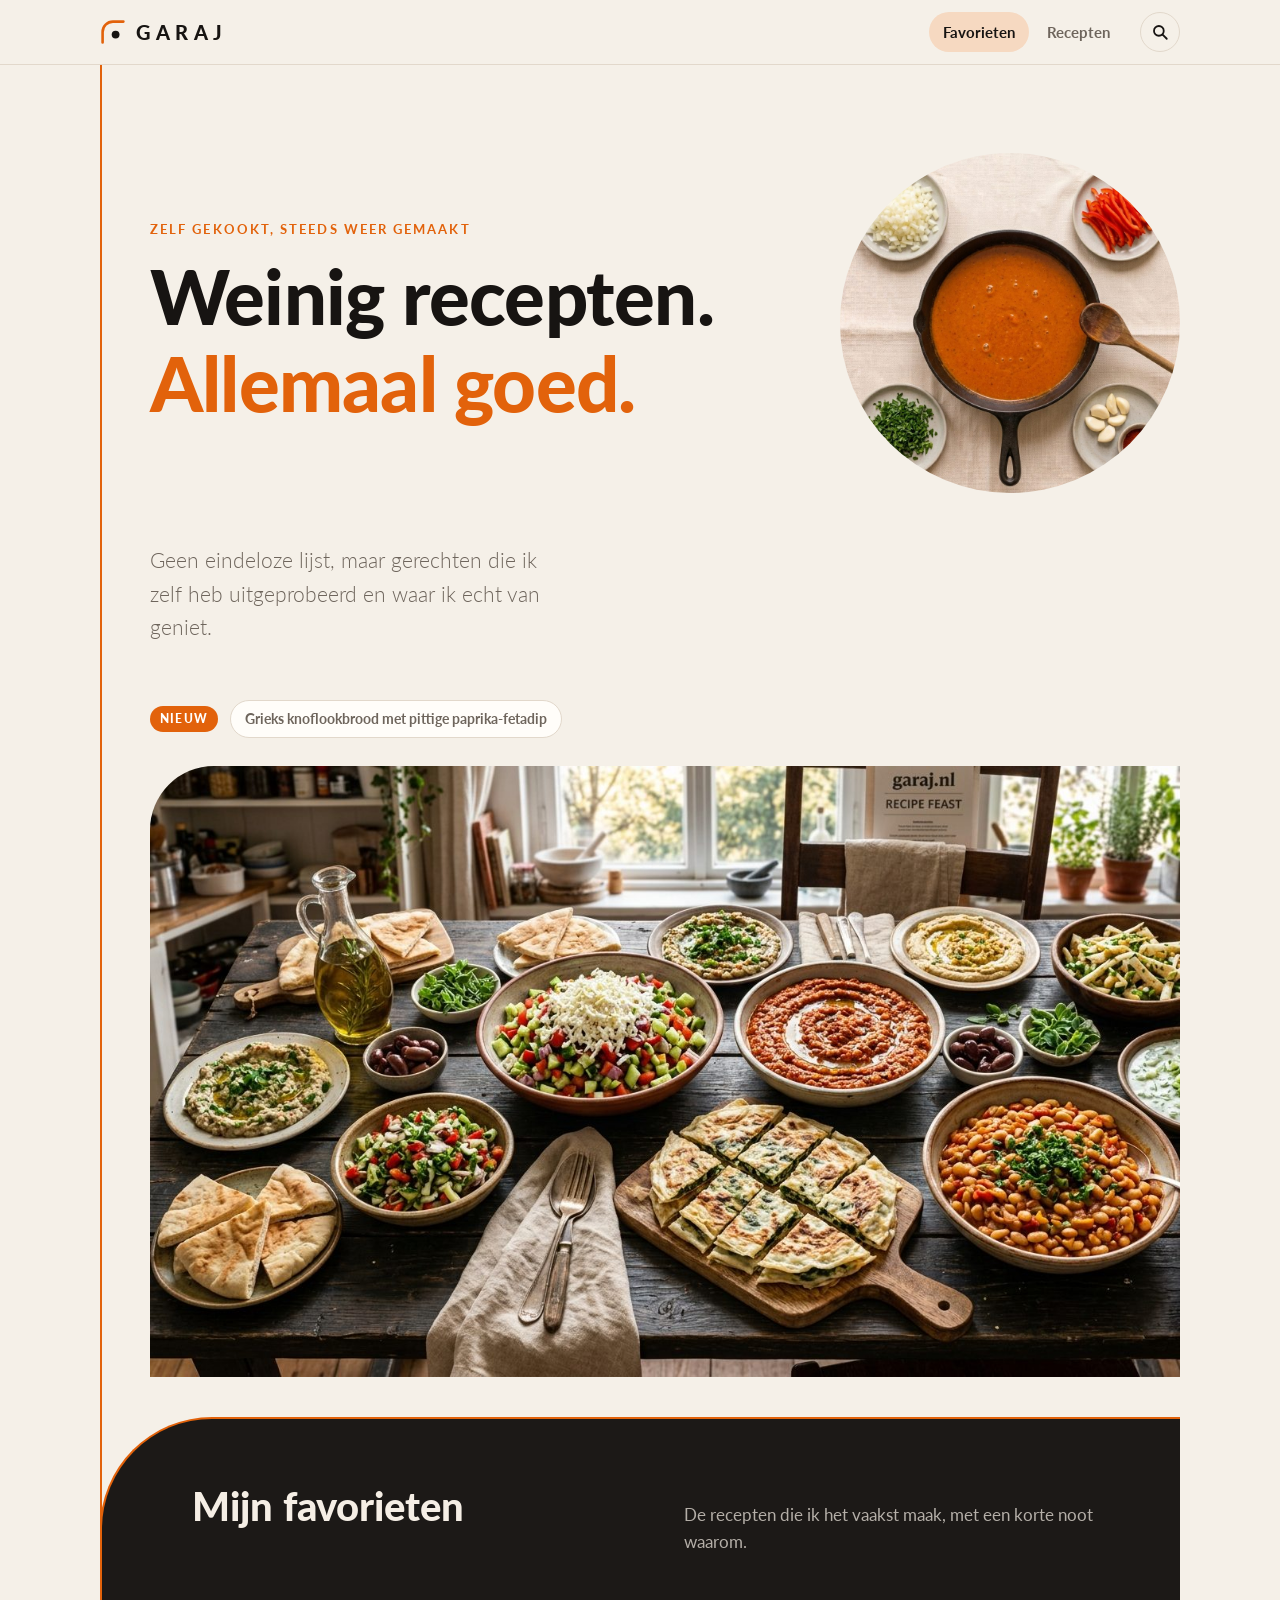
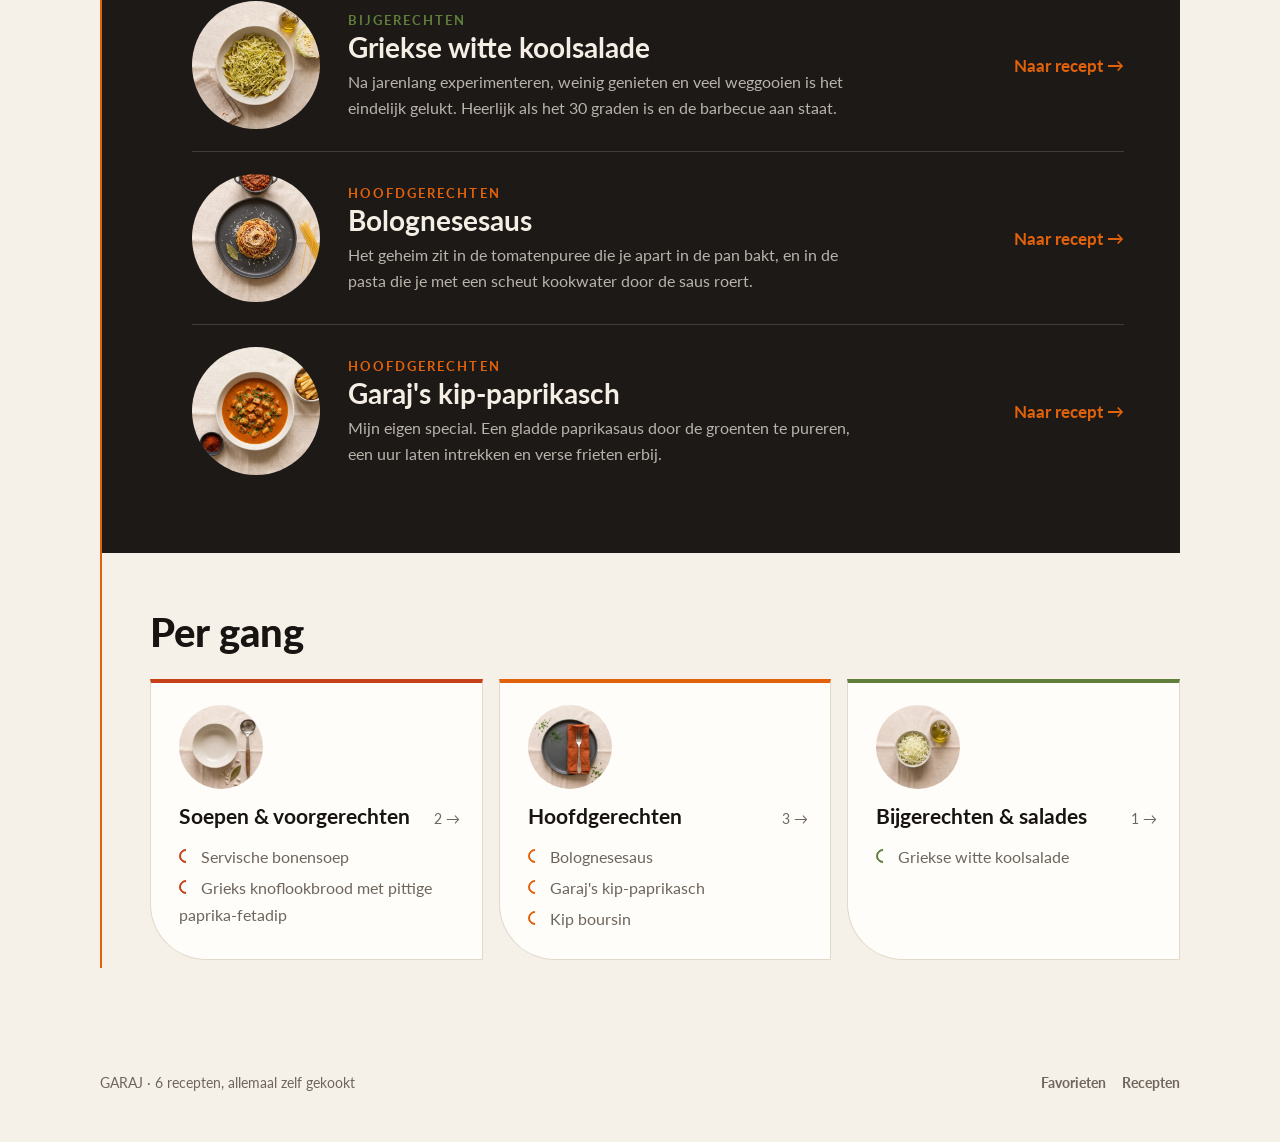
==== commit 1cc68adb: "Add files via upload" ====
--- a/index.html
+++ b/index.html
@@ -320,9 +320,9 @@
    GANGEN. Een gang verschijnt pas zodra er een recept in staat. foto = beeld op de gangkaart.
    ===================================================================== */
 const GANGEN = [
-  { id: "soep",         naam: "Soepen & voorgerechten", kort: "Soepen",         foto: "img/gang-soep.jpg" },
-  { id: "hoofdgerecht", naam: "Hoofdgerechten",         kort: "Hoofdgerechten", foto: "img/gang-hoofdgerecht.jpg" },
-  { id: "bijgerecht",   naam: "Bijgerechten & salades", kort: "Bijgerechten",   foto: "img/gang-bijgerecht.jpg" },
+  { id: "soep",         naam: "Soepen & voorgerechten", kort: "Soepen",         foto: "gang-soep.jpg" },
+  { id: "hoofdgerecht", naam: "Hoofdgerechten",         kort: "Hoofdgerechten", foto: "gang-hoofdgerecht.jpg" },
+  { id: "bijgerecht",   naam: "Bijgerechten & salades", kort: "Bijgerechten",   foto: "gang-bijgerecht.jpg" },
   { id: "dessert",      naam: "Desserts",               kort: "Desserts" }
 ];
 
@@ -343,7 +343,7 @@
      hoeveelheid null + eenheid "naar wens" = eigen regel zonder getal
      hoeveelheid [1, 2] = van-tot
    stappen: timer = minuten voor de kookwekker
-   foto: pad naar de foto (bijv. "img/bolognesesaus.jpg"); leeg = illustratie
+   foto: pad naar de foto (bijv. "bolognesesaus.jpg"); leeg = illustratie
    toegevoegd: datum "JJJJ-MM-DD"; nieuw-label verschijnt 60 dagen
    lekkerBij: slug van een ander recept, of vrije tekst
    ===================================================================== */
@@ -354,7 +354,7 @@
     gang: "bijgerecht",
     labels: ["vooraf", "barbecue", "vegetarisch"],
     favoriet: true,
-    foto: "img/griekse-witte-koolsalade.jpg",
+    foto: "griekse-witte-koolsalade.jpg",
     toegevoegd: "",
     noot: "Na jarenlang experimenteren, weinig genieten en veel weggooien is het eindelijk gelukt. Heerlijk als het 30 graden is en de barbecue aan staat.",
     intro: "Het basisrecept om witte kool op een Griekse manier te bereiden. Naar wens snijd je er nog een worteltje in julienne, wat paprika of komkommer bij.",
@@ -384,7 +384,7 @@
     gang: "hoofdgerecht",
     labels: ["comfortfood", "laag-traag"],
     favoriet: true,
-    foto: "img/bolognesesaus.jpg",
+    foto: "bolognesesaus.jpg",
     toegevoegd: "",
     noot: "Het geheim zit in de tomatenpuree die je apart in de pan bakt, en in de pasta die je met een scheut kookwater door de saus roert.",
     intro: "Een volle saus die minimaal een uur zachtjes trekt. Langer mag altijd, zolang alles onder vocht staat.",
@@ -416,7 +416,7 @@
     gang: "hoofdgerecht",
     labels: ["comfortfood", "laag-traag"],
     favoriet: true,
-    foto: "img/kip-paprikasch.jpg",
+    foto: "kip-paprikasch.jpg",
     toegevoegd: "",
     noot: "Mijn eigen special. Een gladde paprikasaus door de groenten te pureren, een uur laten intrekken en verse frieten erbij.",
     intro: "Kip in een gladde saus van paprika, ui en flink wat paprikapoeder. Neem de tijd: laag vuur en om de vijf minuten roeren.",
@@ -457,7 +457,7 @@
     gang: "hoofdgerecht",
     labels: ["comfortfood", "laag-traag"],
     favoriet: false,
-    foto: "img/kip-boursin.jpg",
+    foto: "kip-boursin.jpg",
     toegevoegd: "",
     intro: "Kip die anderhalf uur zachtjes gaart in champignonsoep en wordt afgemaakt met Boursin, sambal en kookroom.",
     tijd: "± 2 uur",
@@ -488,7 +488,7 @@
     gang: "soep",
     labels: ["pittig", "comfortfood"],
     favoriet: false,
-    foto: "img/servische-bonensoep.jpg",
+    foto: "servische-bonensoep.jpg",
     toegevoegd: "",
     intro: "Stevige soep met pittige Debrecener worst, witte bonen en paprika. Gebonden en afgemaakt met een scheut room.",
     tijd: "± 45 min",
@@ -530,7 +530,7 @@
     gang: "soep",
     labels: ["pittig", "vegetarisch"],
     favoriet: false,
-    foto: "img/grieks-knoflookbrood-fetadip.jpg",
+    foto: "grieks-knoflookbrood-fetadip.jpg",
     toegevoegd: "2026-10-10",
     intro: "Knapperige ciabatta met boter van geroosterde knoflook, met daarbij een romige dip van feta, Griekse yoghurt, geroosterde paprika en chilivlokken. Terwijl de knoflook in de oven zit, maak je de dip.",
     tijd: "± 45 min, waarvan 20 minuten werk",
@@ -633,11 +633,11 @@
         <div class="eyebrow">Zelf gekookt, steeds weer gemaakt</div>
         <h1>Weinig recepten.<br><span>Allemaal goed.</span></h1>
       </div>
-      <div class="hero-art"><span class="beeld"><img src="img/hero.jpg" alt="Pan met paprikasaus, omringd door fijngesneden ui, paprika, peterselie en knoflook"></span></div>
+      <div class="hero-art"><span class="beeld"><img src="hero.jpg" alt="Pan met paprikasaus, omringd door fijngesneden ui, paprika, peterselie en knoflook"></span></div>
       <p class="lead">Geen eindeloze lijst, maar gerechten die ik zelf heb uitgeprobeerd en waar ik echt van geniet.</p>
     </section>
     ${nieuw.length ? `<section style="padding-bottom:28px"><div class="newstrip"><span class="badge">Nieuw</span>${nieuw.map(r => `<a class="chip" href="#${r.slug}">${esc(r.titel)}</a>`).join("")}</div></section>` : ""}
-    <figure class="banner"><img src="img/tafel.jpg" alt="Gedekte tafel vol Griekse en mediterrane gerechten, dips en brood" loading="lazy"></figure>
+    <figure class="banner"><img src="tafel.jpg" alt="Gedekte tafel vol Griekse en mediterrane gerechten, dips en brood" loading="lazy"></figure>
     <section class="plane" aria-labelledby="fav-h">
       <div class="section-head">
         <h2 id="fav-h">Mijn favorieten</h2>
@@ -690,7 +690,7 @@
         ${gebruikteLabels.map(l => `<button class="chip label" data-label="${l}" aria-pressed="${filter.label === l}">${esc(LABELS[l])}</button>`).join("")}
       </div>
       </div>
-      <span class="beeld cat-art"><img src="img/snijplank.jpg" alt="Snijplank met fijngesneden ui, wortel, bleekselderij en peterselie"></span>
+      <span class="beeld cat-art"><img src="snijplank.jpg" alt="Snijplank met fijngesneden ui, wortel, bleekselderij en peterselie"></span>
     </section>
     <p class="result" id="result" aria-live="polite"></p>
     <div class="list" id="lijst"></div>
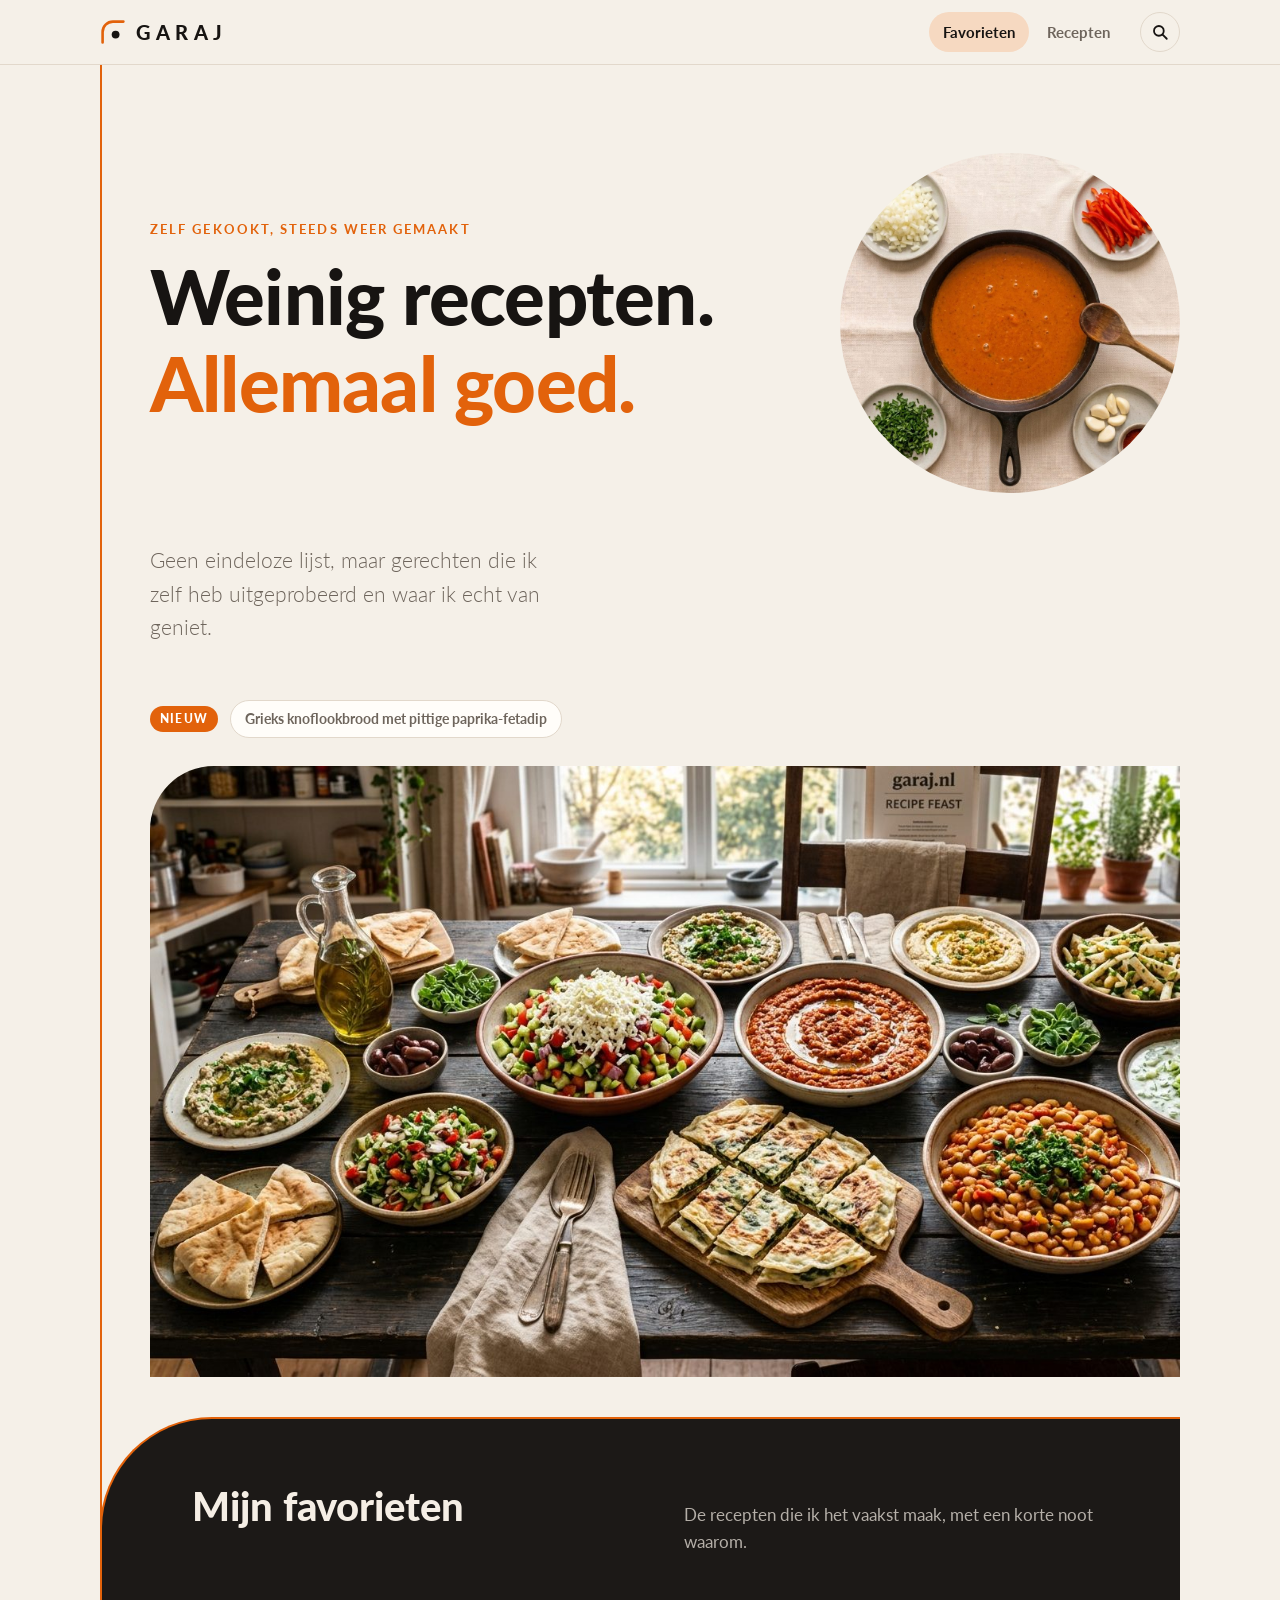
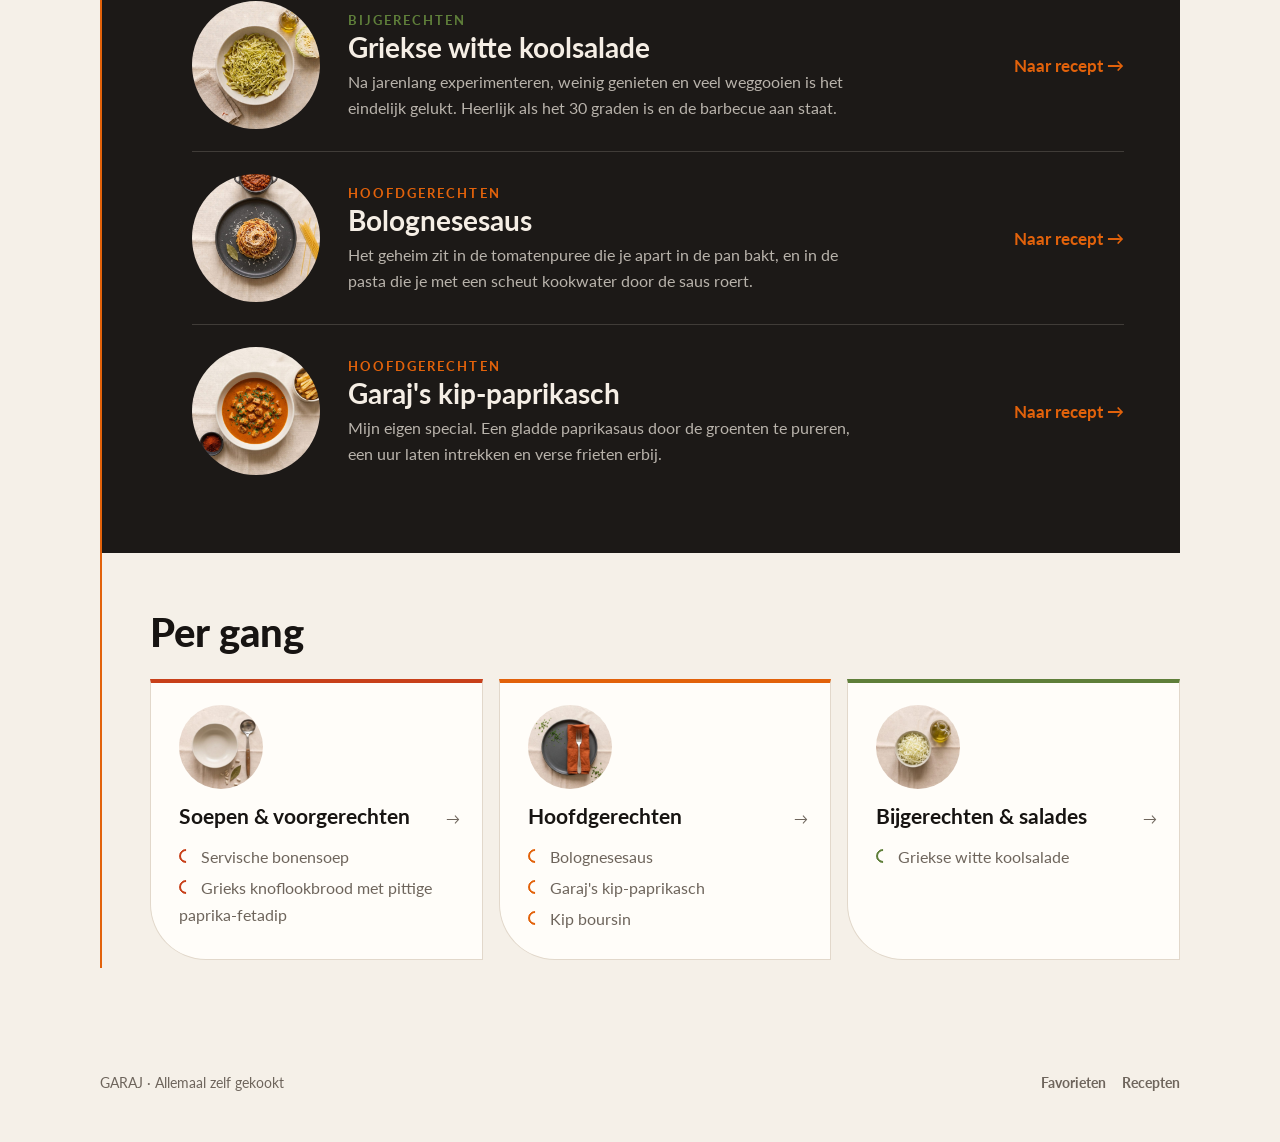
==== commit 53771022: "Add files via upload" ====
--- a/index.html
+++ b/index.html
@@ -659,7 +659,7 @@
           const lijst = RECEPTEN.filter(r => r.gang === g.id);
           return `<div class="course g-${g.id}">
             ${g.foto ? `<img class="g-foto" src="${esc(g.foto)}" alt="" loading="lazy">` : ""}
-            <a href="#${g.id}"><strong>${esc(g.naam)}</strong><span>${lijst.length} →</span></a>
+            <a href="#${g.id}"><strong>${esc(g.naam)}</strong><span>→</span></a>
             <ul>${lijst.map(r => `<li><a href="#${r.slug}">${esc(r.titel)}</a></li>`).join("")}</ul>
           </div>`;
         }).join("")}
@@ -676,7 +676,7 @@
   <div class="spine">
     <section class="cat-head met-foto">
       <div class="cat-tekst">
-      <div class="eyebrow">${RECEPTEN.length} recepten, allemaal zelf gekookt</div>
+      <div class="eyebrow">Allemaal zelf gekookt</div>
       <h1>Recepten</h1>
       <label class="zoek" for="zoekveld">
         <svg viewBox="0 0 24 24" fill="none" stroke="currentColor" stroke-width="2.4" stroke-linecap="round" aria-hidden="true"><circle cx="10.5" cy="10.5" r="6.5"/><path d="M15.5 15.5 21 21"/></svg>
@@ -706,7 +706,7 @@
     (!filter.label || (r.labels || []).includes(filter.label)) &&
     (!q || q.split(/\s+/).every(w => tekstVan(r).includes(w))));
   const delen = [filter.gang && gangVan(filter.gang).naam.toLowerCase(), filter.label && `#${LABELS[filter.label]}`, q && `"${filter.q.trim()}"`].filter(Boolean);
-  $("#result").textContent = `${lijst.length} ${lijst.length === 1 ? "recept" : "recepten"}${delen.length ? " · " + delen.join(" · ") : ""}`;
+  $("#result").textContent = delen.length ? "Gefilterd op " + delen.join(" · ") : "";
   $("#lijst").innerHTML = lijst.length ? lijst.map(r => `
     <a class="card g-${r.gang}" href="#${r.slug}">
       <div class="art">${beeld(r)}${isNieuw(r) ? '<span class="badge">Nieuw</span>' : ""}</div>
@@ -950,7 +950,7 @@
   else { renderNav("home"); app.innerHTML = home(); document.title = "GARAJ Recepten"; }
   window.scrollTo(0, 0);
 }
-$("#count").textContent = `GARAJ · ${RECEPTEN.length} recepten, allemaal zelf gekookt`;
+$("#count").textContent = "GARAJ · Allemaal zelf gekookt";
 window.addEventListener("hashchange", route);
 route();
 </script>
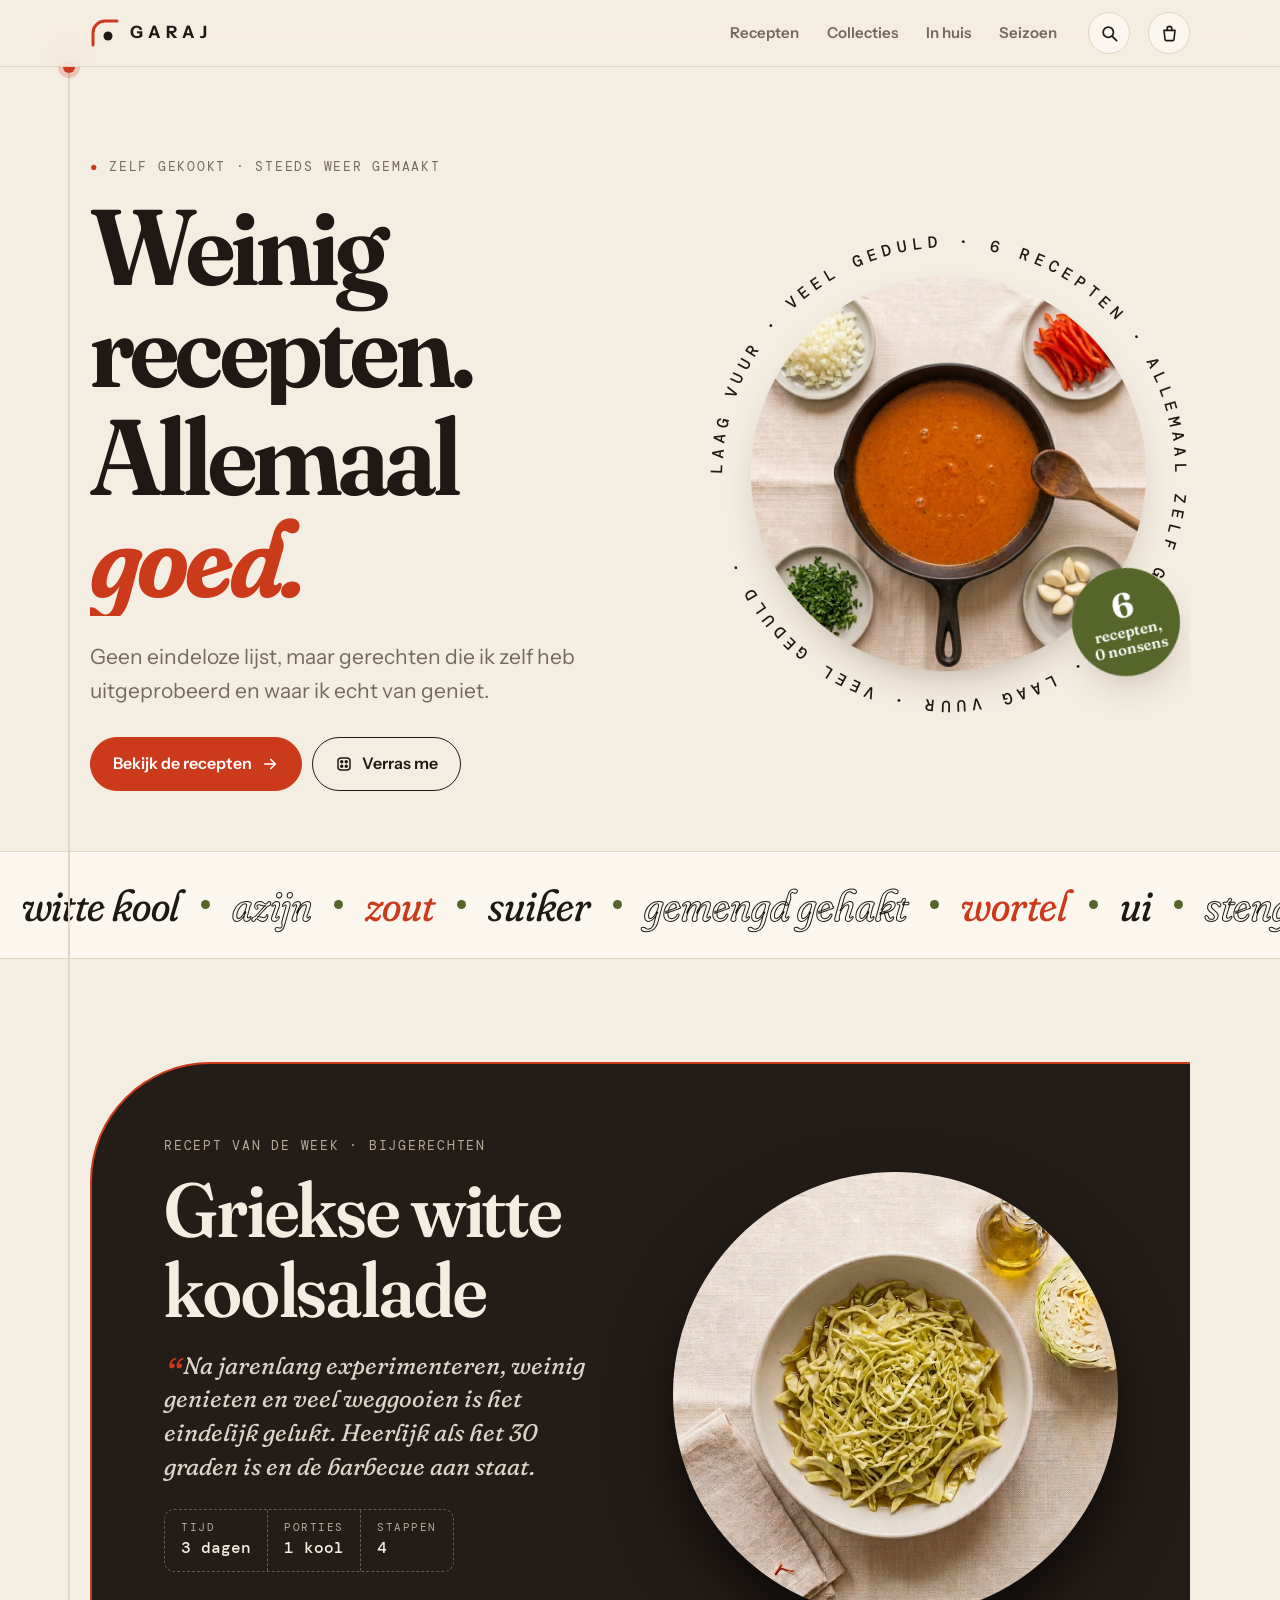
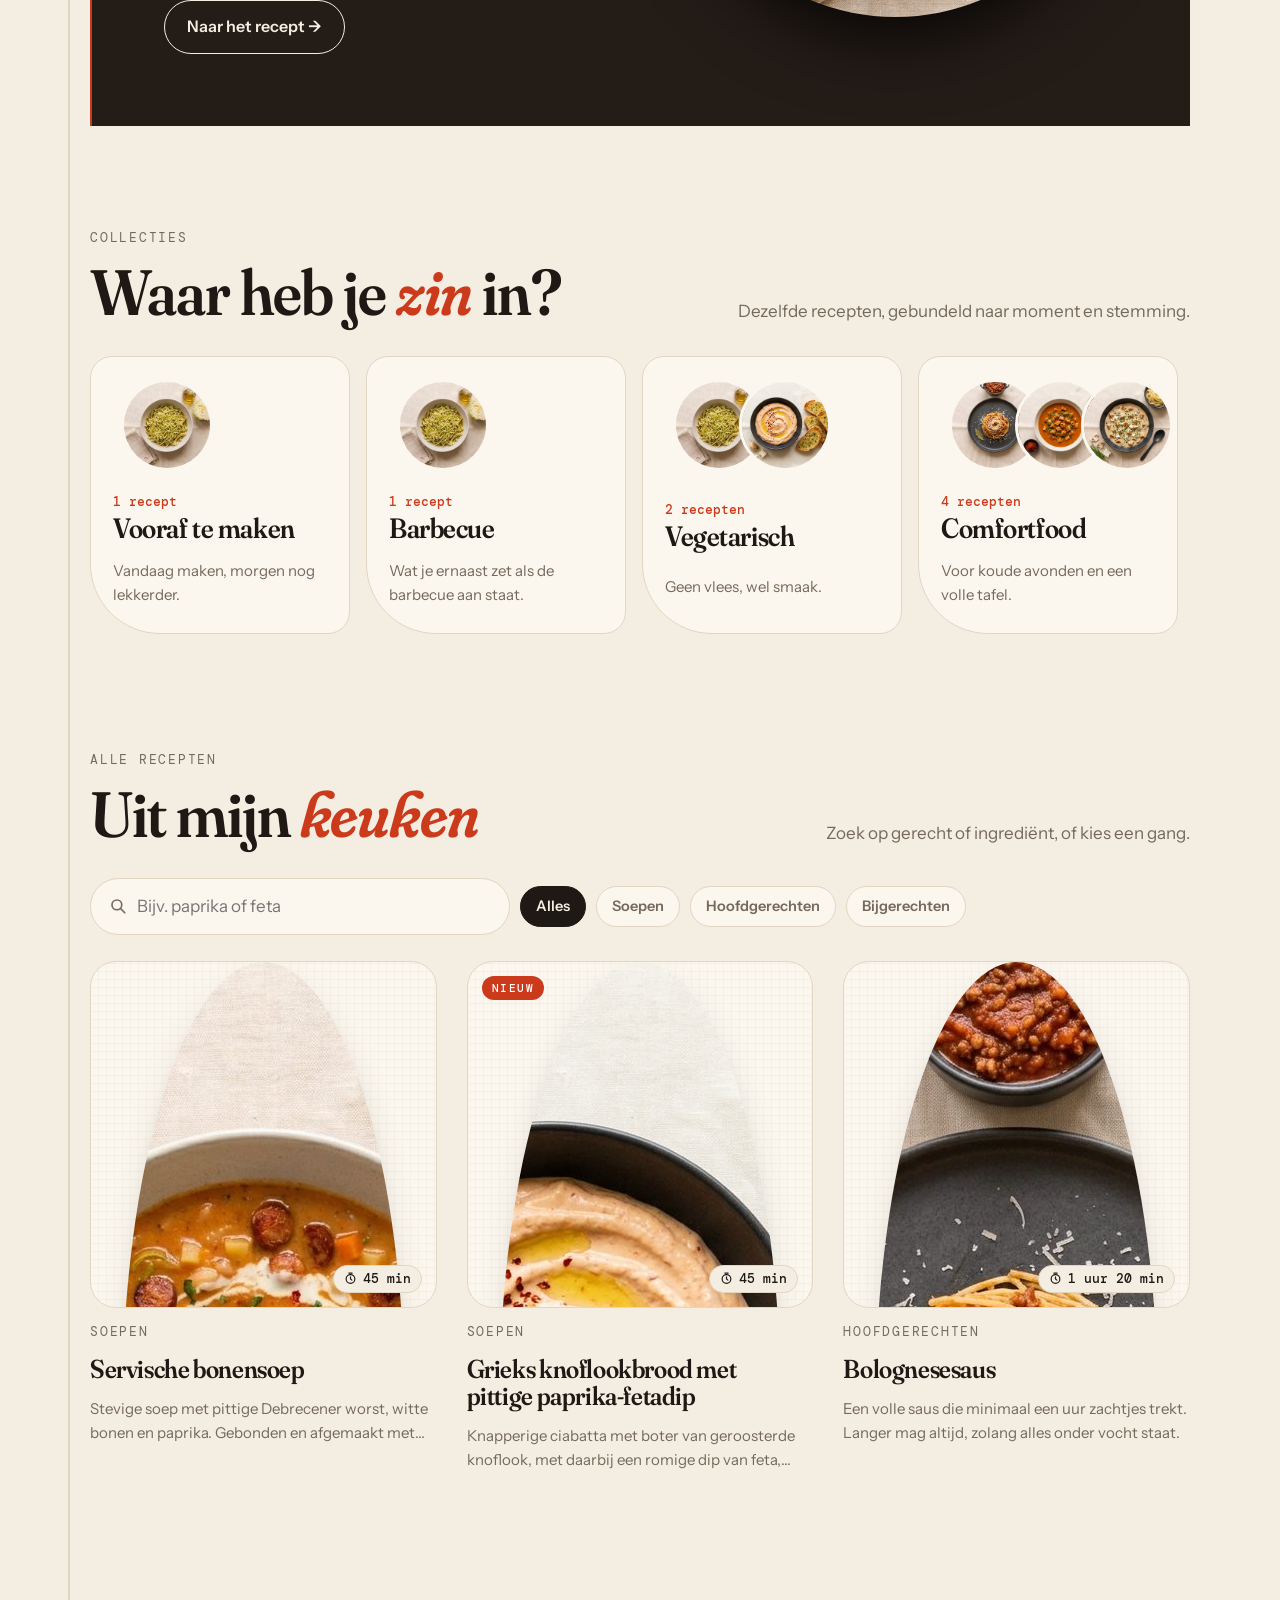
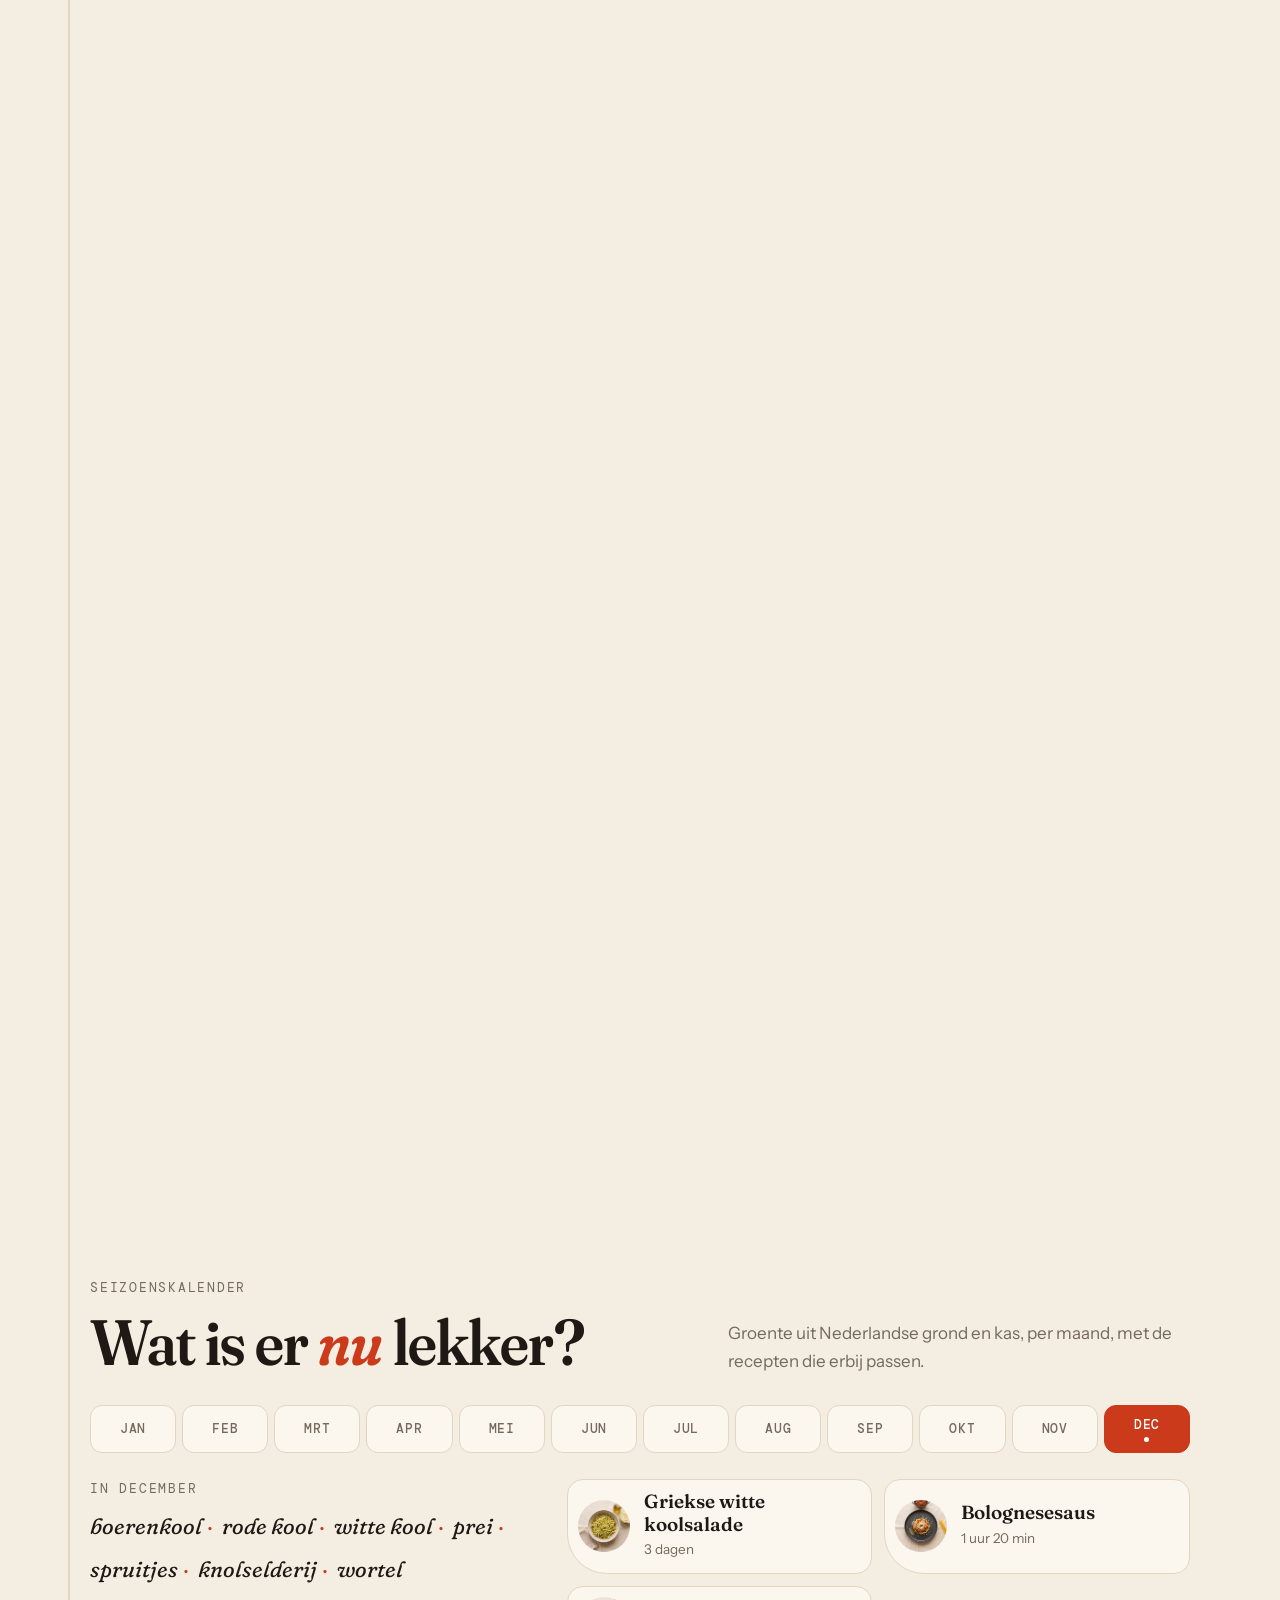
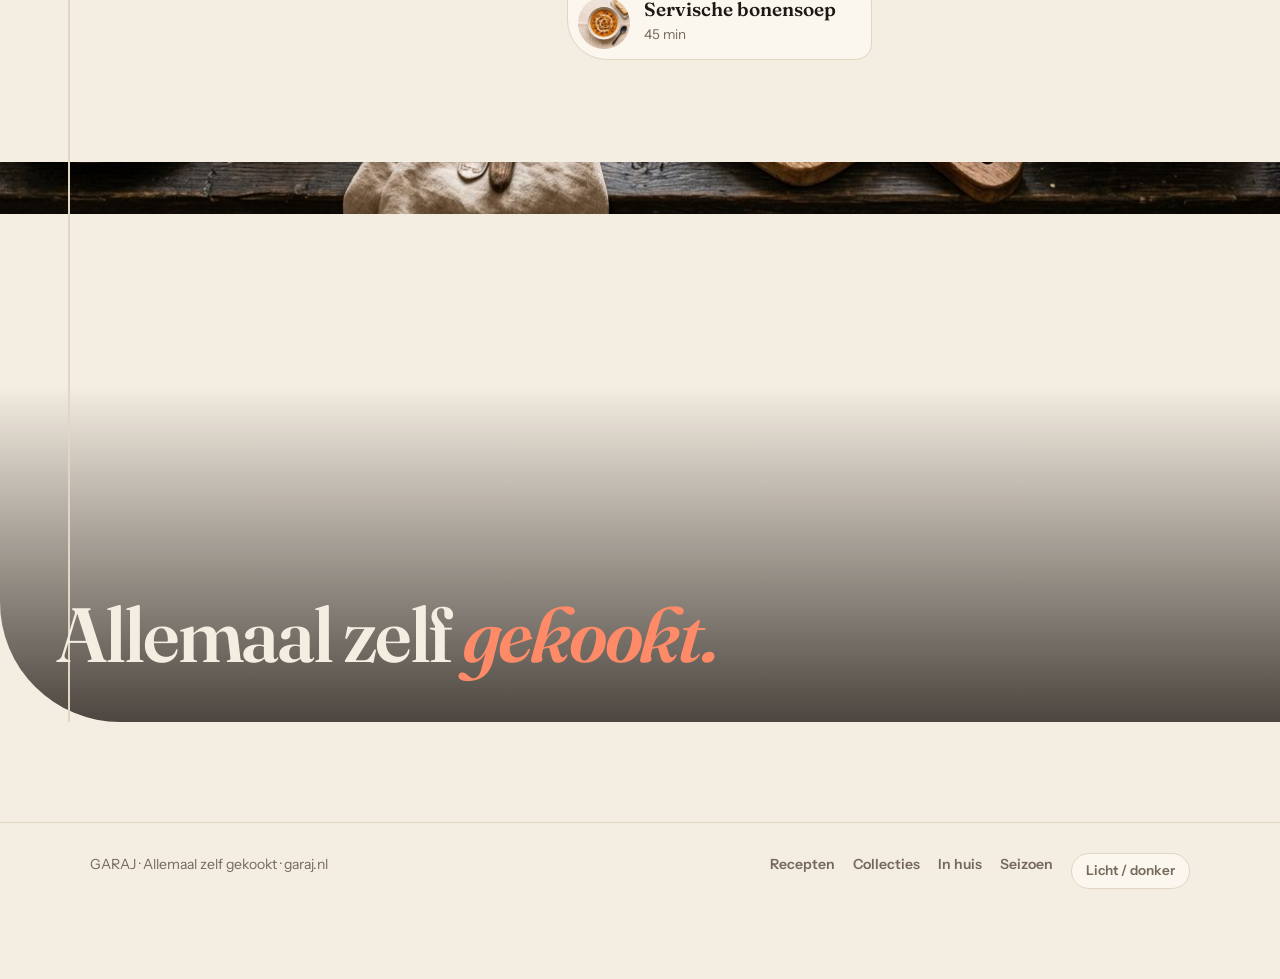
==== commit 3230f255: "Add files via upload" ====
--- a/index.html
+++ b/index.html
@@ -1,958 +1,199 @@
-<!doctype html><html lang="nl"><head><meta charset="utf-8"><title>GARAJ Recepten</title><meta name="description" content="Recepten die ik zelf kook en steeds weer maak."><meta name=viewport content="width=device-width,initial-scale=1,viewport-fit=cover"><style>:root{color-scheme:light;box-sizing:border-box;padding-top:env(safe-area-inset-top,0px);padding-bottom:env(safe-area-inset-bottom,0px)}html{scroll-padding-top:env(safe-area-inset-top,0px)}body{margin:0;padding:0;font:14px -apple-system,BlinkMacSystemFont,sans-serif;background:#fff;color:#000}img{max-width:100%}[hidden]:not([hidden=until-found i]){display:none!important}</style></head><body>
+<!doctype html>
+<html lang="nl">
+<head>
+<meta charset="utf-8">
+<meta name="viewport" content="width=device-width,initial-scale=1,viewport-fit=cover">
+<title>GARAJ Recepten</title>
+<meta name="description" content="Recepten die ik zelf kook en steeds weer maak. Weinig recepten, allemaal goed.">
+<link rel="canonical" href="https://garaj.nl/">
+<meta property="og:site_name" content="GARAJ Recepten">
+<meta property="og:locale" content="nl_NL">
+<meta property="og:type" content="website">
+<meta property="og:title" content="GARAJ Recepten">
+<meta property="og:description" content="Recepten die ik zelf kook en steeds weer maak. Weinig recepten, allemaal goed.">
+<meta property="og:url" content="https://garaj.nl/">
+<meta property="og:image" content="https://garaj.nl/tafel.jpg">
+<meta name="twitter:card" content="summary_large_image">
+<link rel="icon" href="/favicon.ico" sizes="any">
+<link rel="icon" type="image/png" sizes="48x48" href="/favicon-48.png">
+<link rel="apple-touch-icon" href="/apple-touch-icon.png">
+<link rel="manifest" href="/manifest.webmanifest">
+<meta name="theme-color" content="#F4EDE1" media="(prefers-color-scheme: light)">
+<meta name="theme-color" content="#15110E" media="(prefers-color-scheme: dark)">
+<meta name="apple-mobile-web-app-capable" content="yes">
+<meta name="mobile-web-app-capable" content="yes">
+<meta name="apple-mobile-web-app-title" content="GARAJ">
 <link rel="preconnect" href="https://fonts.googleapis.com">
 <link rel="preconnect" href="https://fonts.gstatic.com" crossorigin>
-<link rel="stylesheet" href="https://fonts.googleapis.com/css2?family=Lato:wght@300;400;700;900&display=swap">
-<style>
-/* Layout: één oranje lijn loopt als ruggengraat links door de pagina en buigt met een kwartcirkel uit in elk donker vlak. */
-:root {
-  --bg: #F5F0E8; --surface: #FFFDF9; --ink: #171412; --muted: #6E655C;
-  --plane: #1C1917; --plane-ink: #F5EEE5;
-  --accent: #E2620B; --accent-soft: #F6D9C1; --rule: #E2D8CB;
-  /* kleur per gang */
-  --g-soep: #C8401A; --g-hoofdgerecht: #E2620B; --g-bijgerecht: #5F7F3A; --g-dessert: #B07A12;
-  --font: "Lato", Calibri, Carlito, "Segoe UI", system-ui, sans-serif;
-  --r-arc: 112px; --line: 2px; --pad: clamp(18px, 4vw, 48px);
-}
-@media (prefers-color-scheme: dark) {
-  :root:not([data-theme="light"]) {
-    --bg: #131110; --surface: #1C1A18; --ink: #F2ECE4; --muted: #A69B8F;
-    --plane: #24201D; --plane-ink: #F5EEE5; --accent: #F07A24; --accent-soft: #4A2C16; --rule: #34302C;
-    --g-soep: #E8693F; --g-hoofdgerecht: #F07A24; --g-bijgerecht: #94B064; --g-dessert: #DDA640;
-    color-scheme: dark;
-  }
-}
-:root[data-theme="dark"] {
-  --bg: #131110; --surface: #1C1A18; --ink: #F2ECE4; --muted: #A69B8F;
-  --plane: #24201D; --plane-ink: #F5EEE5; --accent: #F07A24; --accent-soft: #4A2C16; --rule: #34302C;
-  --g-soep: #E8693F; --g-hoofdgerecht: #F07A24; --g-bijgerecht: #94B064; --g-dessert: #DDA640;
-  color-scheme: dark;
-}
-* { box-sizing: border-box; }
-[hidden] { display: none !important; }
-html, body { margin: 0; }
-img, svg { max-width: 100%; }
-body { background: var(--bg); color: var(--ink); font-family: var(--font); font-size: 17px; line-height: 1.6; }
-h1, h2, h3 { line-height: 1.15; text-wrap: balance; margin: 0; }
-p { margin: 0; }
-a { color: inherit; }
-:focus-visible { outline: 2px solid var(--accent); outline-offset: 3px; border-radius: 4px; }
-button { font: inherit; color: inherit; cursor: pointer; }
-.g-soep { --g: var(--g-soep); } .g-hoofdgerecht { --g: var(--g-hoofdgerecht); }
-.g-bijgerecht { --g: var(--g-bijgerecht); } .g-dessert { --g: var(--g-dessert); }
-.eyebrow { font-size: 13px; letter-spacing: .16em; text-transform: uppercase; font-weight: 700; color: var(--g, var(--accent)); }
-
-/* ---------- Kop en navigatie ---------- */
-.top { position: sticky; top: env(safe-area-inset-top, 0px); z-index: 20; background: var(--bg); border-bottom: 1px solid var(--rule); }
-.top-in { max-width: 1120px; margin: 0 auto; padding: 12px 20px; display: flex; align-items: center; gap: 16px; }
-.brand { font-weight: 900; letter-spacing: .28em; font-size: 20px; text-decoration: none; display: flex; align-items: center; gap: 10px; margin-right: auto; }
-.brand svg { width: 26px; height: 26px; }
-.nav { display: flex; gap: 4px; list-style: none; padding: 0; margin: 0; }
-.nav a { display: block; text-decoration: none; padding: 8px 14px; border-radius: 999px; font-size: 15px; font-weight: 700; color: var(--muted); }
-.nav a:hover { color: var(--ink); }
-.nav a[aria-current="page"] { color: var(--ink); background: var(--accent-soft); }
-.search-btn { width: 40px; height: 40px; border-radius: 50%; border: 1px solid var(--rule); background: none; display: grid; place-items: center; text-decoration: none; flex: none; }
-.search-btn svg { width: 18px; height: 18px; }
-@media (max-width: 480px) { .nav a { padding: 8px 10px; } .brand { letter-spacing: .18em; font-size: 18px; } }
-
-/* ---------- Ruggengraat met boog ---------- */
-.page { max-width: 1120px; margin: 0 auto; padding-inline: 20px; padding-block: 0 72px; }
-.spine { border-left: var(--line) solid var(--accent); padding-left: var(--pad); }
-.plane {
-  background: var(--plane); color: var(--plane-ink);
-  border-top: var(--line) solid var(--accent); border-left: var(--line) solid var(--accent);
-  border-top-left-radius: var(--r-arc);
-  margin-left: calc(-1 * var(--pad) - var(--line));
-  padding: clamp(36px, 6vw, 64px) clamp(20px, 5vw, 56px) clamp(36px, 6vw, 56px) clamp(36px, 7vw, 96px);
-}
-@media (max-width: 600px) {
-  :root { --r-arc: 64px; --pad: 14px; }
-  .page { padding-inline: 12px; }
-  .plane { padding: 36px 16px 32px 20px; margin-right: -12px; }
-}
-
-/* ---------- Beeld: foto of geometrisch bord ---------- */
-.beeld { display: block; aspect-ratio: 1; width: 100%; max-width: 100%; }
-.beeld img { width: 100%; height: 100%; object-fit: cover; border-radius: 50%; display: block; }
-.beeld svg { width: 100%; height: 100%; display: block; }
-
-/* ---------- Home ---------- */
-.hero { padding-block: clamp(32px, 8vw, 88px) clamp(28px, 6vw, 56px); display: grid; grid-template-columns: minmax(0, 1.3fr) minmax(0, 1fr); gap: 32px; align-items: center; }
-.hero h1 { font-size: clamp(38px, 7vw, 76px); font-weight: 900; letter-spacing: -.01em; margin-top: 12px; }
-.hero h1 span { color: var(--accent); }
-.hero p.lead { font-size: clamp(17px, 2vw, 21px); font-weight: 300; max-width: 34ch; margin-top: 18px; color: var(--muted); }
-.hero-art { max-width: 340px; justify-self: end; width: 100%; color: var(--ink); }
-@media (max-width: 760px) {
-  .hero { grid-template-columns: minmax(0, 1fr) 96px; gap: 16px; align-items: start; }
-  .hero-art { max-width: 96px; margin-top: 8px; }
-  .hero p.lead { grid-column: 1 / -1; }
-}
-.section-head { display: flex; align-items: baseline; justify-content: space-between; gap: 16px; flex-wrap: wrap; margin-bottom: 24px; }
-.section-head h2 { font-size: clamp(28px, 4vw, 40px); font-weight: 900; }
-.plane .section-head p { color: color-mix(in srgb, var(--plane-ink) 70%, transparent); max-width: 44ch; }
-
-.favs { display: grid; }
-.fav { display: grid; grid-template-columns: 128px minmax(0, 1fr) auto; gap: 28px; align-items: center; text-decoration: none; padding: 22px 0; border-top: 1px solid color-mix(in srgb, var(--plane-ink) 16%, transparent); color: var(--plane-ink); }
-.fav:first-child { border-top: 0; }
-.fav h3 { font-size: clamp(21px, 2.6vw, 28px); font-weight: 700; }
-.fav .note { margin-top: 6px; color: color-mix(in srgb, var(--plane-ink) 72%, transparent); max-width: 58ch; font-size: 16px; }
-.fav .go { font-weight: 700; color: var(--accent); white-space: nowrap; }
-.fav:hover h3 { color: var(--accent); }
-@media (max-width: 600px) { .fav { grid-template-columns: 64px minmax(0, 1fr); gap: 14px; align-items: start; } .fav .go { display: none; } }
-
-.block { padding-block: 56px 8px; }
-.course-grid { display: grid; grid-template-columns: repeat(auto-fit, minmax(240px, 1fr)); gap: 16px; }
-.course { background: var(--surface); border: 1px solid var(--rule); border-radius: 0 0 0 56px; padding: 22px 22px 26px 28px; display: grid; gap: 10px; align-content: start; border-top: 4px solid var(--g); }
-.course > a { text-decoration: none; display: flex; justify-content: space-between; gap: 8px; align-items: baseline; }
-.course > a strong { font-size: 21px; }
-.course > a span { color: var(--muted); font-size: 14px; white-space: nowrap; }
-.course ul { list-style: none; padding: 0; margin: 0; display: grid; gap: 4px; }
-.course li a { text-decoration: none; color: var(--muted); font-size: 16px; }
-.course li a:hover { color: var(--g); }
-.course li a::before { content: ""; display: inline-block; width: 10px; height: 10px; border: 2px solid var(--g); border-right-color: transparent; border-bottom-color: transparent; border-radius: 50%; transform: rotate(-45deg); margin-right: 8px; }
-
-.newstrip { display: flex; gap: 12px; flex-wrap: wrap; align-items: center; }
-
-/* ---------- Recepten (overzicht) ---------- */
-.cat-head { padding-block: clamp(32px, 7vw, 64px) 24px; }
-.cat-head h1 { font-size: clamp(36px, 6vw, 60px); font-weight: 900; margin-top: 10px; }
-.zoek { margin-top: 20px; display: flex; align-items: center; gap: 10px; background: var(--surface); border: 1px solid var(--rule); border-radius: 999px; padding: 4px 6px 4px 18px; max-width: 520px; }
-.zoek:focus-within { border-color: var(--accent); }
-.zoek svg { width: 18px; height: 18px; flex: none; color: var(--muted); }
-.zoek input { flex: 1; min-width: 0; border: 0; background: none; font: inherit; color: var(--ink); padding: 10px 0; outline: none; }
-.chips { display: flex; flex-wrap: wrap; gap: 8px; margin-top: 16px; }
-.chip { border: 1px solid var(--rule); background: var(--surface); border-radius: 999px; padding: 7px 14px; font-size: 14px; font-weight: 700; color: var(--muted); text-decoration: none; }
-.chip:hover { color: var(--ink); border-color: var(--g, var(--accent)); }
-.chip[aria-pressed="true"] { background: var(--g, var(--accent)); border-color: var(--g, var(--accent)); color: #fff; }
-.chip.label { font-weight: 400; }
-.chip.label::before { content: "# "; opacity: .6; }
-.result { color: var(--muted); font-size: 15px; margin: 20px 0 16px; }
-.list { display: grid; grid-template-columns: repeat(auto-fill, minmax(260px, 1fr)); gap: 20px; }
-.card { background: var(--surface); border: 1px solid var(--rule); border-top-left-radius: 64px; text-decoration: none; display: grid; grid-template-rows: auto 1fr; overflow: hidden; }
-.card:hover { border-color: var(--g); }
-.card .art { background: var(--plane); padding: 22px; display: grid; place-items: center; color: var(--plane-ink); position: relative; }
-.card .art .beeld { width: 150px; }
-.card .body { padding: 18px 20px 22px; display: grid; gap: 6px; align-content: start; }
-.card h3 { font-size: 21px; font-weight: 700; }
-.card .meta { color: var(--muted); font-size: 14px; }
-.badge { display: inline-block; background: var(--accent); color: #fff; font-size: 12px; font-weight: 900; letter-spacing: .1em; text-transform: uppercase; padding: 3px 10px; border-radius: 999px; }
-.card .badge { position: absolute; top: 14px; right: 14px; }
-.leeg { padding: 40px 0; color: var(--muted); }
-
-.course .g-foto { width: 84px; height: 84px; border-radius: 50%; object-fit: cover; display: block; }
-.cat-head.met-foto { display: grid; grid-template-columns: minmax(0, 1fr) 220px; gap: 32px; align-items: center; }
-.cat-art { max-width: 220px; justify-self: end; }
-@media (max-width: 760px) {
-  .cat-head.met-foto { grid-template-columns: minmax(0, 1fr) 84px; gap: 14px; align-items: start; }
-  .cat-art { margin-top: 30px; }
-}
-
-.banner { margin: 0 0 40px; border-top-left-radius: 64px; overflow: hidden; aspect-ratio: 1295 / 768; background: var(--plane); }
-.banner img { width: 100%; height: 100%; object-fit: cover; display: block; }
-@media (max-width: 600px) { .banner { border-top-left-radius: 40px; margin-bottom: 28px; } }
-
-/* ---------- Recept ---------- */
-.crumbs { padding-top: 24px; font-size: 14px; }
-.crumbs a { text-decoration: none; font-weight: 700; color: var(--g); }
-.r-head { display: grid; grid-template-columns: minmax(0, 1fr) 220px; gap: 32px; align-items: end; padding-block: 16px 32px; }
-.r-head h1 { font-size: clamp(34px, 6vw, 64px); font-weight: 900; margin-top: 10px; }
-.r-head .intro { margin-top: 16px; font-size: clamp(17px, 2vw, 19px); font-weight: 300; max-width: 60ch; }
-.r-art { color: var(--ink); }
-.r-art figcaption { font-size: 12px; color: var(--muted); margin-top: 6px; text-align: center; }
-.facts { display: flex; flex-wrap: wrap; gap: 8px 22px; margin-top: 18px; font-size: 15px; color: var(--muted); align-items: center; }
-.facts b { color: var(--ink); }
-.labels { display: flex; flex-wrap: wrap; gap: 8px; margin-top: 16px; }
-@media (max-width: 680px) {
-  .r-head { grid-template-columns: minmax(0, 1fr) 84px; gap: 14px; align-items: start; }
-  .r-head .r-art { grid-row: 1; grid-column: 2; margin-top: 30px; }
-  .r-head .r-art figcaption { display: none; }
-}
-
-.tabs { display: none; gap: 6px; margin-bottom: 22px; background: color-mix(in srgb, var(--plane-ink) 10%, transparent); padding: 4px; border-radius: 999px; }
-.tabs button { flex: 1; border: 0; background: none; color: var(--plane-ink); padding: 10px; border-radius: 999px; font-weight: 700; }
-.tabs button[aria-selected="true"] { background: var(--accent); color: #fff; }
-.r-body { display: grid; grid-template-columns: minmax(0, 340px) minmax(0, 1fr); gap: clamp(28px, 5vw, 64px); }
-.r-wrap .r-body h2 { font-size: 24px; font-weight: 900; margin-bottom: 16px; }
-@media (max-width: 860px) {
-  .tabs { display: flex; }
-  .r-body { grid-template-columns: minmax(0, 1fr); }
-  .r-body > [data-panel]:not(.actief) { display: none; }
-}
-.panel-ingr h3 { font-size: 13px; letter-spacing: .14em; text-transform: uppercase; color: var(--accent); margin: 22px 0 8px; }
-.servings { display: flex; align-items: center; gap: 12px; margin-bottom: 18px; padding: 8px 12px; border: 1px solid color-mix(in srgb, var(--plane-ink) 22%, transparent); border-radius: 999px; width: fit-content; }
-.servings button { width: 34px; height: 34px; border-radius: 50%; border: 0; background: var(--accent); color: #fff; font-size: 20px; font-weight: 700; line-height: 1; }
-.servings button:disabled { opacity: .35; cursor: default; }
-.servings output { min-width: 7ch; text-align: center; font-weight: 700; font-variant-numeric: tabular-nums; }
-.ingr { list-style: none; padding: 0; margin: 0; display: grid; }
-.ingr li label { display: grid; grid-template-columns: 22px 5.2em minmax(0, 1fr); gap: 10px; padding: 9px 0; border-bottom: 1px solid color-mix(in srgb, var(--plane-ink) 12%, transparent); cursor: pointer; align-items: baseline; }
-.ingr li.smaak label { grid-template-columns: 22px minmax(0, 1fr); }
-.ingr li.smaak .k { display: block; font-size: 12px; letter-spacing: .12em; text-transform: uppercase; font-weight: 700; color: color-mix(in srgb, var(--plane-ink) 60%, transparent); }
-.ingr input { accent-color: var(--accent); width: 18px; height: 18px; margin: 0; transform: translateY(3px); }
-.ingr .q { font-weight: 700; font-variant-numeric: tabular-nums; }
-.ingr .x { color: color-mix(in srgb, var(--plane-ink) 60%, transparent); font-size: 15px; }
-.ingr li:has(input:checked) label { opacity: .45; text-decoration: line-through; }
-.tools { margin-top: 16px; font-size: 15px; color: color-mix(in srgb, var(--plane-ink) 72%, transparent); }
-.lijst-btn { margin-top: 20px; width: 100%; border: 1px solid color-mix(in srgb, var(--plane-ink) 30%, transparent); background: none; color: var(--plane-ink); border-radius: 999px; padding: 12px; font-weight: 700; }
-.lijst-btn:hover { border-color: var(--accent); }
-
-.steps-head { display: flex; justify-content: space-between; align-items: center; gap: 12px; flex-wrap: wrap; margin-bottom: 16px; }
-.r-wrap .steps-head h2 { margin: 0; }
-.cook-btn { background: var(--accent); color: #fff; border: 0; border-radius: 999px; padding: 10px 20px; font-weight: 700; }
-.steps { list-style: none; padding: 0; margin: 0; display: grid; gap: 12px; counter-reset: s; color: var(--ink); }
-.step { counter-increment: s; display: grid; grid-template-columns: 44px minmax(0, 1fr); gap: 14px; padding: 18px 18px 20px; background: var(--surface); border: 1px solid var(--rule); border-radius: 0 0 0 40px; cursor: pointer; }
-.step::before { content: counter(s); width: 40px; height: 40px; border-radius: 50%; border: var(--line) solid var(--accent); display: grid; place-items: center; font-weight: 900; color: var(--accent); }
-.step h3 { margin: 0 0 6px; font-size: 19px; }
-.step .t { display: inline-block; margin-left: 6px; font-size: 13px; font-weight: 700; color: var(--accent); }
-.step.done { opacity: .5; }
-.step.done::before { content: "✓"; background: var(--accent); color: #fff; }
-.timer-btn { margin-top: 10px; display: inline-flex; align-items: center; gap: 6px; border: 1px solid var(--rule); background: none; border-radius: 999px; padding: 5px 12px; font-size: 14px; font-weight: 700; color: var(--accent); }
-.timer-btn:hover { border-color: var(--accent); }
-.timer-btn svg { width: 14px; height: 14px; }
-.hint { font-size: 14px; margin-top: 12px; color: color-mix(in srgb, var(--plane-ink) 60%, transparent); }
-.tip { margin-top: 24px; padding: 20px 22px; border-left: var(--line) solid var(--accent); background: var(--accent-soft); color: var(--ink); border-radius: 0 0 40px 0; }
-.tip strong { display: block; margin-bottom: 4px; }
-
-.after { display: grid; grid-template-columns: minmax(0, 1fr) minmax(0, 1fr); gap: 32px; margin-top: 48px; }
-@media (max-width: 760px) { .after { grid-template-columns: minmax(0, 1fr); } }
-.after h2 { font-size: 22px; font-weight: 900; margin-bottom: 14px; }
-.bij { list-style: none; padding: 0; margin: 0; display: grid; gap: 10px; }
-.bij li { display: grid; grid-template-columns: 48px minmax(0, 1fr); gap: 14px; align-items: center; }
-.bij .beeld { width: 48px; color: var(--ink); }
-.bij a { font-weight: 700; text-decoration: none; }
-.bij a:hover { color: var(--accent); }
-.bij .dot { width: 48px; height: 48px; border-radius: 50%; border: var(--line) solid var(--rule); border-top-color: var(--accent); }
-.pager { display: grid; grid-template-columns: minmax(0, 1fr) minmax(0, 1fr); gap: 12px; margin-top: 40px; }
-.pager a { text-decoration: none; border: 1px solid var(--rule); border-radius: 0 0 0 32px; padding: 14px 18px; display: grid; gap: 2px; background: var(--surface); }
-.pager a:hover { border-color: var(--accent); }
-.pager a.next { text-align: right; border-radius: 0 0 32px 0; }
-.pager small { color: var(--muted); font-size: 13px; }
-.pager strong { font-size: 17px; }
-
-/* ---------- Over ---------- */
-.over { max-width: 62ch; padding-block: clamp(32px, 7vw, 64px); display: grid; gap: 16px; font-size: 19px; }
-.over h1 { font-size: clamp(36px, 6vw, 60px); font-weight: 900; }
-
-/* ---------- Kookmodus ---------- */
-.cook { position: fixed; inset: 0; z-index: 50; background: var(--plane); color: var(--plane-ink); display: grid; grid-template-rows: auto 1fr auto; padding: calc(env(safe-area-inset-top, 0px) + 16px) 20px calc(env(safe-area-inset-bottom, 0px) + 20px); }
-.cook-top { display: flex; justify-content: space-between; align-items: center; gap: 12px; max-width: 900px; width: 100%; margin: 0 auto; }
-.cook-top button { background: none; border: 1px solid color-mix(in srgb, var(--plane-ink) 30%, transparent); border-radius: 999px; padding: 8px 16px; font-weight: 700; }
-.cook-main { max-width: 900px; width: 100%; margin: 0 auto; align-self: center; padding-left: clamp(20px, 5vw, 56px); border-left: var(--line) solid var(--accent); }
-.cook-main .eyebrow { margin-bottom: 14px; }
-.cook-main h2 { font-size: clamp(26px, 4vw, 40px); font-weight: 900; margin-bottom: 18px; }
-.cook-main p { font-size: clamp(20px, 3vw, 30px); line-height: 1.45; font-weight: 300; max-width: 40ch; }
-.cook-main .timer-btn { font-size: 17px; padding: 10px 18px; margin-top: 22px; border-color: color-mix(in srgb, var(--plane-ink) 30%, transparent); }
-.cook-ing { margin-top: 20px; font-size: 16px !important; color: color-mix(in srgb, var(--plane-ink) 70%, transparent); }
-.cook-nav { display: flex; gap: 12px; max-width: 900px; width: 100%; margin: 0 auto; }
-.cook-nav button { flex: 1; padding: 16px; border-radius: 999px; font-weight: 700; font-size: 18px; border: 1px solid color-mix(in srgb, var(--plane-ink) 30%, transparent); background: none; }
-.cook-nav button.primary { background: var(--accent); border-color: var(--accent); color: #fff; }
-.cook-nav button:disabled { opacity: .35; cursor: default; }
-.dots { display: flex; gap: 6px; justify-content: center; flex-wrap: wrap; margin-bottom: 16px; }
-.dots i { width: 8px; height: 8px; border-radius: 50%; background: color-mix(in srgb, var(--plane-ink) 25%, transparent); }
-.dots i.on { background: var(--accent); }
-
-/* ---------- Timers en melding ---------- */
-.dock { position: fixed; right: 16px; bottom: calc(env(safe-area-inset-bottom, 0px) + 16px); z-index: 60; display: grid; gap: 8px; justify-items: end; }
-.tmr { display: flex; align-items: center; gap: 10px; background: var(--ink); color: var(--bg); border-radius: 999px; padding: 8px 8px 8px 16px; font-size: 15px; box-shadow: 0 6px 24px rgb(0 0 0 / .25); max-width: calc(100vw - 32px); }
-.tmr b { font-variant-numeric: tabular-nums; font-size: 18px; }
-.tmr span { overflow: hidden; text-overflow: ellipsis; white-space: nowrap; min-width: 0; }
-.tmr button { width: 30px; height: 30px; border-radius: 50%; border: 0; background: color-mix(in srgb, var(--bg) 18%, transparent); color: var(--bg); flex: none; }
-.tmr.klaar { background: var(--accent); color: #fff; }
-.tmr.klaar button { color: #fff; }
-@media (prefers-reduced-motion: no-preference) { .tmr.klaar { animation: puls 1s ease-in-out infinite; } }
-@keyframes puls { 50% { transform: scale(1.05); } }
-.toast { position: fixed; left: 50%; transform: translateX(-50%); bottom: calc(env(safe-area-inset-bottom, 0px) + 24px); z-index: 70; background: var(--ink); color: var(--bg); padding: 10px 18px; border-radius: 999px; font-weight: 700; font-size: 15px; }
-.copybox { width: 100%; min-height: 160px; margin-top: 12px; font: inherit; font-size: 14px; background: var(--surface); color: var(--ink); border: 1px solid var(--rule); border-radius: 8px; padding: 10px; }
-
-footer { max-width: 1120px; margin: 0 auto; padding: 32px 20px 48px; color: var(--muted); font-size: 14px; display: flex; justify-content: space-between; gap: 12px; flex-wrap: wrap; }
-footer nav { display: flex; gap: 16px; }
-footer a { text-decoration: none; font-weight: 700; }
-footer a:hover { color: var(--accent); }
-
-@media (prefers-reduced-motion: no-preference) {
-  .card, .course, .fav h3, .step, .chip, .pager a { transition: border-color .2s, color .2s, opacity .2s, background .2s; }
-}
-</style>
-
-<header class="top">
-  <div class="top-in">
-    <a class="brand" href="#home" aria-label="GARAJ, naar de startpagina">
-      <svg viewBox="0 0 40 40" aria-hidden="true"><path d="M4 36 V20 A16 16 0 0 1 20 4 H36" fill="none" stroke="var(--accent)" stroke-width="4" stroke-linecap="round"/><circle cx="24" cy="24" r="6" fill="var(--ink)"/></svg>
-      GARAJ
-    </a>
-    <ul class="nav" id="nav"></ul>
-    <a class="search-btn" href="#zoeken" aria-label="Zoek een recept">
-      <svg viewBox="0 0 24 24" fill="none" stroke="currentColor" stroke-width="2.4" stroke-linecap="round" aria-hidden="true"><circle cx="10.5" cy="10.5" r="6.5"/><path d="M15.5 15.5 21 21"/></svg>
-    </a>
+<link rel="stylesheet" href="https://fonts.googleapis.com/css2?family=Fraunces:ital,opsz,wght,SOFT@0,9..144,300..900,0..100;1,9..144,300..900,0..100&family=Instrument+Sans:wght@400;500;600;700&family=DM+Mono:wght@400;500&display=swap">
+<link rel="stylesheet" href="/style.css?v=2026-10-13.1">
+<script>try{var t=localStorage.getItem("garaj-thema");if(t)document.documentElement.dataset.theme=t}catch(e){}</script>
+<script type="application/ld+json">{"@context":"https://schema.org","@graph":[{"@type":"WebSite","name":"GARAJ Recepten","url":"https://garaj.nl/","inLanguage":"nl-NL","description":"Recepten die ik zelf kook en steeds weer maak."},{"@type":"ItemList","itemListElement":[{"@type":"ListItem","position":1,"url":"https://garaj.nl/recept/servische-bonensoep/","name":"Servische bonensoep"},{"@type":"ListItem","position":2,"url":"https://garaj.nl/recept/grieks-knoflookbrood-fetadip/","name":"Grieks knoflookbrood met pittige paprika-fetadip"},{"@type":"ListItem","position":3,"url":"https://garaj.nl/recept/bolognesesaus/","name":"Bolognesesaus"},{"@type":"ListItem","position":4,"url":"https://garaj.nl/recept/kip-paprikasch/","name":"Garaj's kip-paprikasch"},{"@type":"ListItem","position":5,"url":"https://garaj.nl/recept/kip-boursin/","name":"Kip boursin"},{"@type":"ListItem","position":6,"url":"https://garaj.nl/recept/griekse-witte-koolsalade/","name":"Griekse witte koolsalade"}]}]}</script>
+</head>
+<body>
+<a class="naar-inhoud" href="#view">Naar de inhoud</a>
+<header class="kop">
+  <div class="wrap">
+    <a class="merk" href="/" aria-label="GARAJ, naar de startpagina"><svg viewBox="0 0 40 40" aria-hidden="true"><path d="M4 36 V20 A16 16 0 0 1 20 4 H36" fill="none" stroke="var(--tomaat)" stroke-width="4" stroke-linecap="round"/><circle cx="24" cy="24" r="6" fill="var(--inkt)"/></svg>GARAJ</a>
+    <nav class="nav" aria-label="Hoofdmenu"><a href="/#recepten">Recepten</a><a href="/#collecties">Collecties</a><a href="/#inhuis">In huis</a><a href="/#seizoen">Seizoen</a></nav>
+    <a class="ikoon-knop" href="/#recepten" id="zoekKnop" aria-label="Zoek een recept"><svg viewBox="0 0 24 24" fill="none" stroke="currentColor" stroke-width="2.2" stroke-linecap="round" aria-hidden="true"><circle cx="10.5" cy="10.5" r="6.5"/><path d="M15.5 15.5 21 21"/></svg></a>
+    <button class="ikoon-knop" type="button" id="ladeKnop" aria-label="Boodschappenlijst openen"><svg viewBox="0 0 24 24" fill="none" stroke="currentColor" stroke-width="2" stroke-linecap="round" stroke-linejoin="round" aria-hidden="true"><path d="M5 8h14l-1.3 11.1a2 2 0 0 1-2 1.9H8.3a2 2 0 0 1-2-1.9z"/><path d="M9 8V6a3 3 0 0 1 6 0v2"/></svg><span class="tel" id="tel" data-n="0">0</span></button>
   </div>
 </header>
+<main id="app"><div class="rug" aria-hidden="true"><i></i><b></b></div><div id="view" tabindex="-1">
+  <section class="wrap hero">
+    <div class="laad">
+      <div class="oog"><b>●</b> Zelf gekookt · steeds weer gemaakt</div>
+      <h1><span class="r"><span>Weinig recepten.</span></span><span class="r"><span>Allemaal <em class="t">goed.</em></span></span></h1>
+      <p class="lead">Geen eindeloze lijst, maar gerechten die ik zelf heb uitgeprobeerd en waar ik echt van geniet.</p>
+      <div class="knoppen">
+        <a class="knop vol" href="/#recepten">Bekijk de recepten <svg viewBox="0 0 24 24" fill="none" stroke="currentColor" stroke-width="2.2" stroke-linecap="round" aria-hidden="true"><path d="M5 12h14M13 6l6 6-6 6"/></svg></a>
+        <button class="knop dobbel" id="verras" type="button"><svg viewBox="0 0 24 24" fill="none" stroke="currentColor" stroke-width="2" stroke-linejoin="round" aria-hidden="true"><rect x="4" y="4" width="16" height="16" rx="4"/><circle cx="9" cy="9" r="1.3" fill="currentColor"/><circle cx="15" cy="15" r="1.3" fill="currentColor"/><circle cx="15" cy="9" r="1.3" fill="currentColor"/><circle cx="9" cy="15" r="1.3" fill="currentColor"/></svg>Verras me</button>
+      </div>
+    </div>
+    <div class="plateau" aria-hidden="true">
+      <svg class="ring" viewBox="0 0 400 400"><defs><path id="cirkel" d="M200 200 m-188 0 a188 188 0 1 1 376 0 a188 188 0 1 1 -376 0"/></defs>
+        <text><textPath href="#cirkel">Laag vuur · veel geduld · 6 recepten · allemaal zelf gekookt · laag vuur · veel geduld ·</textPath></text></svg>
+      <div class="bord"><img src="/hero.jpg" alt="" data-draai="0.06" width="900" height="900"></div>
+      <div class="sticker"><span><b>6</b>recepten,<br>0 nonsens</span></div>
+    </div>
+  </section>
 
-<main id="app" class="page"></main>
+  <div class="band" aria-hidden="true"><div class="band-in"><span>witte kool</span><i></i><span>azijn</span><i></i><span>zout</span><i></i><span>suiker</span><i></i><span>gemengd gehakt</span><i></i><span>wortel</span><i></i><span>ui</span><i></i><span>stengel bladselderij</span><i></i><span>rode wijn</span><i></i><span>laurierblad</span><i></i><span>runderbouillon</span><i></i><span>tomatenpuree</span><i></i><span>italiaanse kruiden</span><i></i><span>kipfilet</span><i></i><span>rode paprika's</span><i></i><span>middelgrote uien</span><i></i><span>tenen knoflook</span><i></i><span>kipbouillonblokjes</span><i></i><span>verse peterselie</span><i></i><span>paprikapoeder</span><i></i><span>vegeta</span><i></i><span>witte peper</span><i></i><span>kookroom</span><i></i><span>champignonsoep</span><i></i><span>pakje boursin</span><i></i><span>sambal</span><i></i><span>witte kool</span><i></i><span>azijn</span><i></i><span>zout</span><i></i><span>suiker</span><i></i><span>gemengd gehakt</span><i></i><span>wortel</span><i></i><span>ui</span><i></i><span>stengel bladselderij</span><i></i><span>rode wijn</span><i></i><span>laurierblad</span><i></i><span>runderbouillon</span><i></i><span>tomatenpuree</span><i></i><span>italiaanse kruiden</span><i></i><span>kipfilet</span><i></i><span>rode paprika's</span><i></i><span>middelgrote uien</span><i></i><span>tenen knoflook</span><i></i><span>kipbouillonblokjes</span><i></i><span>verse peterselie</span><i></i><span>paprikapoeder</span><i></i><span>vegeta</span><i></i><span>witte peper</span><i></i><span>kookroom</span><i></i><span>champignonsoep</span><i></i><span>pakje boursin</span><i></i><span>sambal</span><i></i></div></div>
 
+  <section class="wrap sectie" id="uitgelicht">
+    <div class="uitgelicht reveal">
+      <div>
+        <div class="oog">Recept van de week · Hoofdgerechten</div>
+        <h2>Bolognesesaus</h2>
+        <p class="noot">Het geheim zit in de tomatenpuree die je apart in de pan bakt, en in de pasta die je met een scheut kookwater door de saus roert.</p>
+        <div class="bon"><div><small>Tijd</small><strong>1 uur 20 min</strong></div><div><small>Porties</small><strong>4 personen</strong></div><div><small>Stappen</small><strong>3</strong></div></div>
+        <a class="knop" href="/recept/bolognesesaus/" data-naar="bolognesesaus">Naar het recept →</a>
+      </div>
+      <div class="bord-groot"><img src="/bolognesesaus.jpg" alt="Bolognesesaus" data-draai="-0.05" loading="lazy" width="900" height="900"></div>
+    </div>
+  </section>
+
+  <section class="wrap sectie" id="collecties">
+    <div class="sectie-kop reveal"><div><div class="oog">Collecties</div><h2>Waar heb je <em class="t">zin</em> in?</h2></div><p>Dezelfde recepten, gebundeld naar moment en stemming.</p></div>
+    <div class="rail">
+      <a class="collectie reveal" href="/#label-vooraf">
+          <div class="stapel"><img src="/griekse-witte-koolsalade.jpg" alt="" loading="lazy" width="92" height="92"></div>
+          <div><span class="tal">1 recept</span><h3>Vooraf te maken</h3></div>
+          <p>Vandaag maken, morgen nog lekkerder.</p></a><a class="collectie reveal" href="/#label-barbecue">
+          <div class="stapel"><img src="/griekse-witte-koolsalade.jpg" alt="" loading="lazy" width="92" height="92"></div>
+          <div><span class="tal">1 recept</span><h3>Barbecue</h3></div>
+          <p>Wat je ernaast zet als de barbecue aan staat.</p></a><a class="collectie reveal" href="/#label-vegetarisch">
+          <div class="stapel"><img src="/griekse-witte-koolsalade.jpg" alt="" loading="lazy" width="92" height="92"><img src="/grieks-knoflookbrood-fetadip.jpg" alt="" loading="lazy" width="92" height="92"></div>
+          <div><span class="tal">2 recepten</span><h3>Vegetarisch</h3></div>
+          <p>Geen vlees, wel smaak.</p></a><a class="collectie reveal" href="/#label-comfortfood">
+          <div class="stapel"><img src="/bolognesesaus.jpg" alt="" loading="lazy" width="92" height="92"><img src="/kip-paprikasch.jpg" alt="" loading="lazy" width="92" height="92"><img src="/kip-boursin.jpg" alt="" loading="lazy" width="92" height="92"></div>
+          <div><span class="tal">4 recepten</span><h3>Comfortfood</h3></div>
+          <p>Voor koude avonden en een volle tafel.</p></a><a class="collectie reveal" href="/#label-pittig">
+          <div class="stapel"><img src="/servische-bonensoep.jpg" alt="" loading="lazy" width="92" height="92"><img src="/grieks-knoflookbrood-fetadip.jpg" alt="" loading="lazy" width="92" height="92"></div>
+          <div><span class="tal">2 recepten</span><h3>Pittig</h3></div>
+          <p>Met chili, paprikapoeder en een beetje lef.</p></a><a class="collectie reveal" href="/#label-laag-traag">
+          <div class="stapel"><img src="/bolognesesaus.jpg" alt="" loading="lazy" width="92" height="92"><img src="/kip-paprikasch.jpg" alt="" loading="lazy" width="92" height="92"><img src="/kip-boursin.jpg" alt="" loading="lazy" width="92" height="92"></div>
+          <div><span class="tal">3 recepten</span><h3>Laag en traag</h3></div>
+          <p>Zet het vuur laag en laat de pan het werk doen.</p></a>
+    </div>
+  </section>
+
+  <section class="wrap sectie" id="recepten">
+    <div class="sectie-kop reveal"><div><div class="oog">Alle recepten</div><h2>Uit mijn <em class="t">keuken</em></h2></div><p>Zoek op gerecht of ingrediënt, of kies een gang.</p></div>
+    <div class="filters">
+      <label class="zoek" for="zoekveld"><svg viewBox="0 0 24 24" fill="none" stroke="currentColor" stroke-width="2.2" stroke-linecap="round" aria-hidden="true"><circle cx="10.5" cy="10.5" r="6.5"/><path d="M15.5 15.5 21 21"/></svg>
+        <input id="zoekveld" type="search" placeholder="Bijv. paprika of feta" value="" autocomplete="off" aria-label="Zoek een recept"></label>
+      <button class="chip" type="button" data-gang="" aria-pressed="true">Alles</button>
+      <button class="chip" type="button" data-gang="soep" aria-pressed="false">Soepen</button><button class="chip" type="button" data-gang="hoofdgerecht" aria-pressed="false">Hoofdgerechten</button><button class="chip" type="button" data-gang="bijgerecht" aria-pressed="false">Bijgerechten</button>
+      
+    </div>
+    <div class="raster" id="raster"><a class="kaart" href="/recept/servische-bonensoep/" data-naar="servische-bonensoep">
+    <div class="doek"><img src="/servische-bonensoep.jpg" alt="Servische bonensoep" loading="lazy" width="900" height="900">
+      <span class="tijd"><svg viewBox="0 0 24 24" fill="none" stroke="currentColor" stroke-width="2.2" stroke-linecap="round" aria-hidden="true"><circle cx="12" cy="13" r="8"/><path d="M12 9v4l2.5 2M9 2h6"/></svg>45 min</span></div>
+    <div class="oog">Soepen</div>
+    <h3>Servische bonensoep</h3><p>Stevige soep met pittige Debrecener worst, witte bonen en paprika. Gebonden en afgemaakt met een scheut room.</p></a><a class="kaart" href="/recept/grieks-knoflookbrood-fetadip/" data-naar="grieks-knoflookbrood-fetadip">
+    <div class="doek"><img src="/grieks-knoflookbrood-fetadip.jpg" alt="Grieks knoflookbrood met pittige paprika-fetadip" loading="lazy" width="900" height="900">
+      <span class="nieuw">Nieuw</span><span class="tijd"><svg viewBox="0 0 24 24" fill="none" stroke="currentColor" stroke-width="2.2" stroke-linecap="round" aria-hidden="true"><circle cx="12" cy="13" r="8"/><path d="M12 9v4l2.5 2M9 2h6"/></svg>45 min</span></div>
+    <div class="oog">Soepen</div>
+    <h3>Grieks knoflookbrood met pittige paprika-fetadip</h3><p>Knapperige ciabatta met boter van geroosterde knoflook, met daarbij een romige dip van feta, Griekse yoghurt, geroosterde paprika en chilivlokken. Terwijl de knoflook in de oven zit, maak je de dip.</p></a><a class="kaart" href="/recept/bolognesesaus/" data-naar="bolognesesaus">
+    <div class="doek"><img src="/bolognesesaus.jpg" alt="Bolognesesaus" loading="lazy" width="900" height="900">
+      <span class="tijd"><svg viewBox="0 0 24 24" fill="none" stroke="currentColor" stroke-width="2.2" stroke-linecap="round" aria-hidden="true"><circle cx="12" cy="13" r="8"/><path d="M12 9v4l2.5 2M9 2h6"/></svg>1 uur 20 min</span></div>
+    <div class="oog">Hoofdgerechten</div>
+    <h3>Bolognesesaus</h3><p>Een volle saus die minimaal een uur zachtjes trekt. Langer mag altijd, zolang alles onder vocht staat.</p></a><a class="kaart" href="/recept/kip-paprikasch/" data-naar="kip-paprikasch">
+    <div class="doek"><img src="/kip-paprikasch.jpg" alt="Garaj's kip-paprikasch" loading="lazy" width="900" height="900">
+      <span class="tijd"><svg viewBox="0 0 24 24" fill="none" stroke="currentColor" stroke-width="2.2" stroke-linecap="round" aria-hidden="true"><circle cx="12" cy="13" r="8"/><path d="M12 9v4l2.5 2M9 2h6"/></svg>1 uur 45 min</span></div>
+    <div class="oog">Hoofdgerechten</div>
+    <h3>Garaj's kip-paprikasch</h3><p>Kip in een gladde saus van paprika, ui en flink wat paprikapoeder. Neem de tijd: laag vuur en om de vijf minuten roeren.</p></a><a class="kaart" href="/recept/kip-boursin/" data-naar="kip-boursin">
+    <div class="doek"><img src="/kip-boursin.jpg" alt="Kip boursin" loading="lazy" width="900" height="900">
+      <span class="tijd"><svg viewBox="0 0 24 24" fill="none" stroke="currentColor" stroke-width="2.2" stroke-linecap="round" aria-hidden="true"><circle cx="12" cy="13" r="8"/><path d="M12 9v4l2.5 2M9 2h6"/></svg>2 uur</span></div>
+    <div class="oog">Hoofdgerechten</div>
+    <h3>Kip boursin</h3><p>Kip die anderhalf uur zachtjes gaart in champignonsoep en wordt afgemaakt met Boursin, sambal en kookroom.</p></a><a class="kaart" href="/recept/griekse-witte-koolsalade/" data-naar="griekse-witte-koolsalade">
+    <div class="doek"><img src="/griekse-witte-koolsalade.jpg" alt="Griekse witte koolsalade" loading="lazy" width="900" height="900">
+      <span class="tijd"><svg viewBox="0 0 24 24" fill="none" stroke="currentColor" stroke-width="2.2" stroke-linecap="round" aria-hidden="true"><circle cx="12" cy="13" r="8"/><path d="M12 9v4l2.5 2M9 2h6"/></svg>3 dagen</span></div>
+    <div class="oog">Bijgerechten</div>
+    <h3>Griekse witte koolsalade</h3><p>Het basisrecept om witte kool op een Griekse manier te bereiden. Naar wens snijd je er nog een worteltje in julienne, wat paprika of komkommer bij.</p></a></div>
+  </section>
+
+  <section class="wrap sectie" id="inhuis">
+    <div class="inhuis reveal">
+      <div>
+        <div class="oog">Wat heb ik in huis?</div>
+        <h2>Kijk eerst in je <em class="t">koelkast</em></h2>
+        <p>Tik aan wat je al hebt. Je ziet direct welk recept het dichtstbij is en wat je nog mist.</p>
+        <div class="voorraad" id="voorraad"><button class="chip" type="button" data-v="Kip" aria-pressed="false">Kip</button><button class="chip" type="button" data-v="Gehakt" aria-pressed="false">Gehakt</button><button class="chip" type="button" data-v="Witte kool" aria-pressed="false">Witte kool</button><button class="chip" type="button" data-v="Paprika" aria-pressed="true">Paprika</button><button class="chip" type="button" data-v="Ui" aria-pressed="true">Ui</button><button class="chip" type="button" data-v="Knoflook" aria-pressed="true">Knoflook</button><button class="chip" type="button" data-v="Feta" aria-pressed="false">Feta</button><button class="chip" type="button" data-v="Griekse yoghurt" aria-pressed="false">Griekse yoghurt</button><button class="chip" type="button" data-v="Tomaat" aria-pressed="false">Tomaat</button><button class="chip" type="button" data-v="Champignons" aria-pressed="false">Champignons</button><button class="chip" type="button" data-v="Boursin" aria-pressed="false">Boursin</button><button class="chip" type="button" data-v="Witte bonen" aria-pressed="false">Witte bonen</button><button class="chip" type="button" data-v="Worst" aria-pressed="false">Worst</button><button class="chip" type="button" data-v="Prei" aria-pressed="false">Prei</button><button class="chip" type="button" data-v="Wortel" aria-pressed="false">Wortel</button><button class="chip" type="button" data-v="Aardappel" aria-pressed="false">Aardappel</button><button class="chip" type="button" data-v="Selderij" aria-pressed="false">Selderij</button><button class="chip" type="button" data-v="Rode wijn" aria-pressed="false">Rode wijn</button><button class="chip" type="button" data-v="Ciabatta" aria-pressed="false">Ciabatta</button><button class="chip" type="button" data-v="Kookroom" aria-pressed="false">Kookroom</button><button class="chip" type="button" data-v="Roomboter" aria-pressed="false">Roomboter</button><button class="chip" type="button" data-v="Peterselie" aria-pressed="false">Peterselie</button></div>
+      </div>
+      <div class="matches" id="matches"><a class="match" href="/recept/kip-paprikasch/" data-naar="kip-paprikasch"><img src="/kip-paprikasch.jpg" alt="" loading="lazy" width="64" height="64">
+      <div><strong>Garaj's kip-paprikasch</strong><small>Je mist nog: kip, tomaat, kookroom en 2 meer</small>
+      <div class="meter"><i style="--w:38%"></i></div></div><span class="pct">3/8</span></a><a class="match" href="/recept/servische-bonensoep/" data-naar="servische-bonensoep"><img src="/servische-bonensoep.jpg" alt="" loading="lazy" width="64" height="64">
+      <div><strong>Servische bonensoep</strong><small>Je mist nog: tomaat, witte bonen, worst en 4 meer</small>
+      <div class="meter"><i style="--w:30%"></i></div></div><span class="pct">3/10</span></a><a class="match" href="/recept/grieks-knoflookbrood-fetadip/" data-naar="grieks-knoflookbrood-fetadip"><img src="/grieks-knoflookbrood-fetadip.jpg" alt="" loading="lazy" width="64" height="64">
+      <div><strong>Grieks knoflookbrood met pittige paprika-fetadip</strong><small>Je mist nog: feta, griekse yoghurt, ciabatta en 2 meer</small>
+      <div class="meter"><i style="--w:29%"></i></div></div><span class="pct">2/7</span></a><a class="match" href="/recept/bolognesesaus/" data-naar="bolognesesaus"><img src="/bolognesesaus.jpg" alt="" loading="lazy" width="64" height="64">
+      <div><strong>Bolognesesaus</strong><small>Je mist nog: gehakt, tomaat, wortel en 2 meer</small>
+      <div class="meter"><i style="--w:17%"></i></div></div><span class="pct">1/6</span></a><a class="match" href="/recept/kip-boursin/" data-naar="kip-boursin"><img src="/kip-boursin.jpg" alt="" loading="lazy" width="64" height="64">
+      <div><strong>Kip boursin</strong><small>Je mist nog: kip, champignons, boursin en 2 meer</small>
+      <div class="meter"><i style="--w:17%"></i></div></div><span class="pct">1/6</span></a><a class="match" href="/recept/griekse-witte-koolsalade/" data-naar="griekse-witte-koolsalade"><img src="/griekse-witte-koolsalade.jpg" alt="" loading="lazy" width="64" height="64">
+      <div><strong>Griekse witte koolsalade</strong><small>Je mist nog: witte kool</small>
+      <div class="meter"><i style="--w:0%"></i></div></div><span class="pct">0/1</span></a></div>
+    </div>
+  </section>
+
+  <section class="wrap sectie" id="seizoen">
+    <div class="sectie-kop reveal"><div><div class="oog">Seizoenskalender</div><h2>Wat is er <em class="t">nu</em> lekker?</h2></div><p>Groente uit Nederlandse grond en kas, per maand, met de recepten die erbij passen.</p></div>
+    <div class="maanden" role="group" aria-label="Maand"><button class="maand" type="button" data-maand="0" aria-pressed="false" aria-label="januari">jan</button><button class="maand" type="button" data-maand="1" aria-pressed="false" aria-label="februari">feb</button><button class="maand" type="button" data-maand="2" aria-pressed="false" aria-label="maart">mrt</button><button class="maand" type="button" data-maand="3" aria-pressed="false" aria-label="april">apr</button><button class="maand" type="button" data-maand="4" aria-pressed="false" aria-label="mei">mei</button><button class="maand" type="button" data-maand="5" aria-pressed="false" aria-label="juni">jun</button><button class="maand" type="button" data-maand="6" aria-pressed="false" aria-label="juli">jul</button><button class="maand" type="button" data-maand="7" aria-pressed="false" aria-label="augustus">aug</button><button class="maand" type="button" data-maand="8" aria-pressed="false" aria-label="september">sep</button><button class="maand" type="button" data-maand="9" aria-pressed="true" aria-label="oktober">okt<span class="nu" title="Deze maand"></span></button><button class="maand" type="button" data-maand="10" aria-pressed="false" aria-label="november">nov</button><button class="maand" type="button" data-maand="11" aria-pressed="false" aria-label="december">dec</button></div>
+    <div class="seizoen-in" id="seizoenIn"><div><div class="oog" style="margin-bottom:10px">In oktober</div><div class="groenten"><span>pompoen</span><span>witte kool</span><span>prei</span><span>paprika</span><span>champignons</span><span>wortel</span><span>ui</span></div></div>
+    <div class="seizoen-recepten"><a class="match" href="/recept/griekse-witte-koolsalade/" data-naar="griekse-witte-koolsalade"><img src="/griekse-witte-koolsalade.jpg" alt="" loading="lazy" width="52" height="52"><div><strong>Griekse witte koolsalade</strong><small>3 dagen</small></div></a><a class="match" href="/recept/bolognesesaus/" data-naar="bolognesesaus"><img src="/bolognesesaus.jpg" alt="" loading="lazy" width="52" height="52"><div><strong>Bolognesesaus</strong><small>1 uur 20 min</small></div></a><a class="match" href="/recept/kip-paprikasch/" data-naar="kip-paprikasch"><img src="/kip-paprikasch.jpg" alt="" loading="lazy" width="52" height="52"><div><strong>Garaj's kip-paprikasch</strong><small>1 uur 45 min</small></div></a><a class="match" href="/recept/kip-boursin/" data-naar="kip-boursin"><img src="/kip-boursin.jpg" alt="" loading="lazy" width="52" height="52"><div><strong>Kip boursin</strong><small>2 uur</small></div></a><a class="match" href="/recept/servische-bonensoep/" data-naar="servische-bonensoep"><img src="/servische-bonensoep.jpg" alt="" loading="lazy" width="52" height="52"><div><strong>Servische bonensoep</strong><small>45 min</small></div></a><a class="match" href="/recept/grieks-knoflookbrood-fetadip/" data-naar="grieks-knoflookbrood-fetadip"><img src="/grieks-knoflookbrood-fetadip.jpg" alt="" loading="lazy" width="52" height="52"><div><strong>Grieks knoflookbrood met pittige paprika-fetadip</strong><small>45 min</small></div></a></div></div>
+  </section>
+
+  <figure class="tafel"><img src="/tafel.jpg" alt="Gedekte tafel vol Griekse en mediterrane gerechten, dips en brood" loading="lazy" data-par="1" width="1295" height="768"><p>Allemaal zelf <em>gekookt.</em></p></figure></div></main>
 <footer>
-  <span id="count"></span>
-  <nav id="footnav"></nav>
+  <div class="wrap">
+    <span>GARAJ · Allemaal zelf gekookt · garaj.nl</span>
+    <nav aria-label="Voettekst"><a href="/#recepten">Recepten</a><a href="/#collecties">Collecties</a><a href="/#inhuis">In huis</a><a href="/#seizoen">Seizoen</a><button class="thema" type="button" id="themaKnop">Licht / donker</button></nav>
+  </div>
 </footer>
-
-<div class="cook" id="cook" hidden role="dialog" aria-modal="true" aria-label="Kookmodus">
-  <div class="cook-top">
-    <span class="eyebrow" id="cookTitle"></span>
-    <button id="cookClose">Sluiten</button>
+<div class="kook" id="kook" hidden role="dialog" aria-modal="true" aria-label="Kookmodus">
+  <div>
+    <div class="kook-top"><span class="oog" id="kookTitel"></span><button type="button" id="kookSluit">Sluiten</button></div>
+    <div class="voortgang"><i id="kookBalk"></i></div>
   </div>
-  <div class="cook-main" id="cookMain"></div>
-  <div>
-    <div class="dots" id="cookDots"></div>
-    <div class="cook-nav">
-      <button id="cookPrev">Vorige</button>
-      <button id="cookNext" class="primary">Volgende</button>
-    </div>
+  <div class="kook-midden" id="kookMidden"></div>
+  <div><p class="veeg">Veeg of gebruik ← → · je scherm blijft aan</p>
+    <div class="kook-onder"><button type="button" id="kookVorig">Vorige</button><button type="button" id="kookVolgend" class="vol">Volgende</button></div>
   </div>
 </div>
-<div class="dock" id="dock" aria-live="polite"></div>
+<div id="laag"></div>
+<div class="dok" id="dok" aria-live="polite"></div>
 <div class="toast" id="toast" hidden role="status"></div>
-
-<script>
-/* =====================================================================
-   OVER GARAJ. Laat leeg ("") om de pagina te verbergen.
-   Elke regel in de lijst wordt een alinea.
-   ===================================================================== */
-const OVER = [];
-
-/* =====================================================================
-   GANGEN. Een gang verschijnt pas zodra er een recept in staat. foto = beeld op de gangkaart.
-   ===================================================================== */
-const GANGEN = [
-  { id: "soep",         naam: "Soepen & voorgerechten", kort: "Soepen",         foto: "gang-soep.jpg" },
-  { id: "hoofdgerecht", naam: "Hoofdgerechten",         kort: "Hoofdgerechten", foto: "gang-hoofdgerecht.jpg" },
-  { id: "bijgerecht",   naam: "Bijgerechten & salades", kort: "Bijgerechten",   foto: "gang-bijgerecht.jpg" },
-  { id: "dessert",      naam: "Desserts",               kort: "Desserts" }
-];
-
-/* LABELS: tweede ingang naast de gang. */
-const LABELS = {
-  "vooraf":      "vooraf te maken",
-  "barbecue":    "barbecue",
-  "vegetarisch": "vegetarisch",
-  "comfortfood": "comfortfood",
-  "pittig":      "pittig",
-  "laag-traag":  "laag en traag"
-};
-
-/* =====================================================================
-   RECEPTEN. Nieuw recept? Kopieer een blok en vul het in.
-   ingredienten: [hoeveelheid, eenheid, naam, toelichting]
-     hoeveelheid null + eenheid "" = komt in de regel "Naar smaak"
-     hoeveelheid null + eenheid "naar wens" = eigen regel zonder getal
-     hoeveelheid [1, 2] = van-tot
-   stappen: timer = minuten voor de kookwekker
-   foto: pad naar de foto (bijv. "bolognesesaus.jpg"); leeg = illustratie
-   toegevoegd: datum "JJJJ-MM-DD"; nieuw-label verschijnt 60 dagen
-   lekkerBij: slug van een ander recept, of vrije tekst
-   ===================================================================== */
-const RECEPTEN = [
-  {
-    slug: "griekse-witte-koolsalade",
-    titel: "Griekse witte koolsalade",
-    gang: "bijgerecht",
-    labels: ["vooraf", "barbecue", "vegetarisch"],
-    favoriet: true,
-    foto: "griekse-witte-koolsalade.jpg",
-    toegevoegd: "",
-    noot: "Na jarenlang experimenteren, weinig genieten en veel weggooien is het eindelijk gelukt. Heerlijk als het 30 graden is en de barbecue aan staat.",
-    intro: "Het basisrecept om witte kool op een Griekse manier te bereiden. Naar wens snijd je er nog een worteltje in julienne, wat paprika of komkommer bij.",
-    tijd: "± 3 dagen, waarvan 20 minuten werk",
-    porties: 1, portieWoord: ["kool", "kolen"],
-    benodigdheden: ["Vergiet", "Kom"],
-    onderdelen: [{ kop: null, items: [
-      [1, "", "witte kool", "vers en ongesneden"],
-      [6, "el", "azijn", "ik gebruik witte wijnazijn"],
-      [4, "el", "olijfolie"],
-      [2, "el", "zout"],
-      [1, "el", "suiker", "optioneel; ik laat hem weg, ik houd van zuur"],
-      [0.5, "l", "mineraalwater met bubbels"]
-    ]}],
-    stappen: [
-      { kop: "Snijden", tekst: "Snijd de kool door de helft en snijd het harde gedeelte er in een driehoek uit. Snijd de kool in de lengte in dunne stukken. Raspen kan ook, maar ongelijke stukjes vind ik juist lekker. Doe de kool in het vergiet." },
-      { kop: "Zouten en kneden", tijd: "5 min + 30 min uitlekken", timer: 30, timerNaam: "Kool uitlekken", tekst: "Strooi het zout over de kool en kneed het er 5 minuten stevig in. In kleinere porties kneden is minder zwaar en net zo effectief. Laat de kool een half uur uitlekken boven de gootsteen of een pan en gooi het vocht weg." },
-      { kop: "Aanmaken", tijd: "24 uur", tekst: "Giet de azijn, de olijfolie en eventueel de suiker over de kool. Kneed nog 2 minuten en zet de kool afgedekt 24 uur in de koelkast." },
-      { kop: "Mineraalwater", tijd: "minimaal 48 uur", tekst: "Je ruikt nu een sterke koolgeur en de kool smaakt erg zout. Dat hoort zo. Giet het mineraalwater erover, schep om met twee lepels en zet de kool minimaal 48 uur weg. Tot 5 dagen in de koelkast geeft het beste resultaat." }
-    ],
-    tip: "Na het mineraalwater verandert de geur snel. Blijf proeven. Te zout? Spoel de kool in het vergiet met koud water. Te zuur? Spoelen of een beetje suiker toevoegen.",
-    lekkerBij: ["Alles van de barbecue", "kip-paprikasch"]
-  },
-  {
-    slug: "bolognesesaus",
-    titel: "Bolognesesaus",
-    gang: "hoofdgerecht",
-    labels: ["comfortfood", "laag-traag"],
-    favoriet: true,
-    foto: "bolognesesaus.jpg",
-    toegevoegd: "",
-    noot: "Het geheim zit in de tomatenpuree die je apart in de pan bakt, en in de pasta die je met een scheut kookwater door de saus roert.",
-    intro: "Een volle saus die minimaal een uur zachtjes trekt. Langer mag altijd, zolang alles onder vocht staat.",
-    tijd: "± 1 uur 20 min",
-    porties: 4, portieWoord: ["persoon", "personen"],
-    onderdelen: [{ kop: null, items: [
-      [400, "g", "gemengd gehakt"],
-      [1, "", "wortel"],
-      [1, "", "ui"],
-      [1, "", "stengel bladselderij"],
-      [[1, 2], "dl", "rode wijn", "fruitig"],
-      [1, "", "laurierblad"],
-      [0.5, "l", "runderbouillon"],
-      [null, "", "tomatenpuree"],
-      [null, "", "Italiaanse kruiden"],
-      [null, "", "olijfolie"]
-    ]}],
-    stappen: [
-      { kop: "Dichtschroeien en blussen", tekst: "Verhit een beetje olijfolie in een ruime pan. Bak het gehakt met Italiaanse kruiden tot het dichtgeschroeid is; niet rul bakken. Maak het gehakt tijdens het bakken los met een garde. Blus met de wijn en roer een paar minuten tot de alcohol verdampt is." },
-      { kop: "Groente en tomatenpuree", tijd: "± 9 min", timer: 9, timerNaam: "Groente en puree", tekst: "Voeg de fijngehakte wortel, ui en bladselderij toe en bak 2 minuten mee. Maak een plekje vrij in de pan en bak de tomatenpuree daar 2 minuten direct in de pan; zo wordt hij zoeter. Meng alles en bak nog 5 minuten op middelhoog vuur." },
-      { kop: "Laten trekken", tijd: "minimaal 1 uur", timer: 60, timerNaam: "Bolognese trekken", tekst: "Voeg runderbouillon toe tot alles onder staat. Leg het laurierblad erin en zet de deksel iets schuin op de pan. Laat minimaal een uur zachtjes trekken. Je kunt de saus uitbreiden met gezeefde tomaten of een potje arrabbiatasaus." }
-    ],
-    tip: "Lekker uit te breiden met champignons. Roer de spaghetti of andere pasta door de saus met een scheut kookwater van de pasta.",
-    lekkerBij: ["Spaghetti of andere pasta, met een scheut kookwater door de saus"]
-  },
-  {
-    slug: "kip-paprikasch",
-    titel: "Garaj's kip-paprikasch",
-    gang: "hoofdgerecht",
-    labels: ["comfortfood", "laag-traag"],
-    favoriet: true,
-    foto: "kip-paprikasch.jpg",
-    toegevoegd: "",
-    noot: "Mijn eigen special. Een gladde paprikasaus door de groenten te pureren, een uur laten intrekken en verse frieten erbij.",
-    intro: "Kip in een gladde saus van paprika, ui en flink wat paprikapoeder. Neem de tijd: laag vuur en om de vijf minuten roeren.",
-    tijd: "± 1 uur 45 min",
-    porties: 4, portieWoord: ["persoon", "personen"],
-    onderdelen: [
-      { kop: null, items: [
-        [800, "g", "kipfilet"],
-        [2, "", "rode paprika's"],
-        [2, "", "middelgrote uien"],
-        [3, "", "tenen knoflook"],
-        [2, "", "kipbouillonblokjes", "voor 1 liter bouillon"],
-        [1, "", "klein blikje tomatenpuree"],
-        [null, "naar wens", "verse peterselie"]
-      ]},
-      { kop: "Kruiden en verder", items: [
-        [null, "naar wens", "paprikapoeder", "flink"],
-        [null, "", "Vegeta"],
-        [null, "", "witte peper"],
-        [null, "", "kookroom"],
-        [null, "", "bloem om te binden"],
-        [null, "", "olijfolie, roomboter en Croma"]
-      ]}
-    ],
-    stappen: [
-      { kop: "Bouillon", tekst: "Maak 1 liter kipbouillon en laat hem afkoelen. Koud hoeft niet." },
-      { kop: "Kip aanbraden", tekst: "Snijd de kipfilet schoon en in blokjes. Kruid goed met Vegeta en witte peper. Bak de kip in Croma in een pan met een goede antiaanbaklaag. De kip hoeft niet gaar, wel mooi bruin van buiten. Laat afkoelen op een bord." },
-      { kop: "Groentepap", tijd: "± 15 min", timer: 15, timerNaam: "Groentepap", tekst: "Doe een beetje olijfolie en roomboter in dezelfde pan. Snijd de uien en paprika's grof en bak ze zacht zonder dat ze kleuren. Bak daarna de fijngesneden knoflook nog 5 minuten mee. Pureer alles met de staafmixer tot een gladde pap." },
-      { kop: "Samenvoegen en laten trekken", tijd: "minimaal 1 uur", timer: 60, timerNaam: "Paprikasch trekken", tekst: "Doe olijfolie in de pan met de kip en flink wat paprikapoeder en bak mee. Roer de tomatenpuree erdoor en bak 5 minuten door. Voeg de bouillon, de groentepap en de fijngesneden peterselie toe. Laat minimaal een uur intrekken op laag vuur en roer om de 5 minuten." },
-      { kop: "Binden en serveren", tekst: "Maak verse frieten erbij. Is de kip-paprikasch nog te waterig? Schud wat bloem door een zeefje boven de pan en roer tot de saus gebonden is." }
-    ],
-    tip: "De groentepap is het hart van dit gerecht. Laat de uien en paprika's echt zacht worden voordat je mixt.",
-    lekkerBij: ["Verse frieten", "griekse-witte-koolsalade"]
-  },
-  {
-    slug: "kip-boursin",
-    titel: "Kip boursin",
-    gang: "hoofdgerecht",
-    labels: ["comfortfood", "laag-traag"],
-    favoriet: false,
-    foto: "kip-boursin.jpg",
-    toegevoegd: "",
-    intro: "Kip die anderhalf uur zachtjes gaart in champignonsoep en wordt afgemaakt met Boursin, sambal en kookroom.",
-    tijd: "± 2 uur",
-    porties: 4, portieWoord: ["persoon", "personen"],
-    onderdelen: [{ kop: null, items: [
-      [800, "g", "kipfilet"],
-      [1, "l", "champignonsoep", "ik gebruik Unox"],
-      [2, "", "middelgrote uien"],
-      [1, "", "pakje Boursin", "150 g, knoflook en fijne kruiden"],
-      [null, "", "Vegeta"],
-      [null, "", "witte peper"],
-      [null, "", "sambal"],
-      [null, "", "kookroom"],
-      [null, "", "bloem om te binden"],
-      [null, "", "olie, roomboter en Croma"]
-    ]}],
-    stappen: [
-      { kop: "Kip aanbraden", tekst: "Snijd de kipfilet schoon en in blokjes. Kruid goed met Vegeta en witte peper. Bak de kip in Croma in een pan met een goede antiaanbaklaag. De kip hoeft niet gaar, wel mooi bruin van buiten. Laat afkoelen op een bord." },
-      { kop: "Uien", tekst: "Snijd de uien klein en bak ze in olie en roomboter. Ze mogen niet bruin worden, wel zacht. Voeg de kip weer toe." },
-      { kop: "Garen", tijd: "minimaal 1,5 uur", timer: 90, timerNaam: "Kip boursin garen", tekst: "Voeg de champignonsoep toe en laat alles op laag vuur minimaal anderhalf uur garen. Roer af en toe." },
-      { kop: "Afmaken", tekst: "Roer de Boursin door de saus tot hij helemaal gesmolten is. Voeg daarna een beetje sambal en kookroom toe. Bind eventueel met een beetje bloem." }
-    ],
-    lekkerBij: ["Rijst of verse frieten"]
-  },
-  {
-    slug: "servische-bonensoep",
-    titel: "Servische bonensoep",
-    gang: "soep",
-    labels: ["pittig", "comfortfood"],
-    favoriet: false,
-    foto: "servische-bonensoep.jpg",
-    toegevoegd: "",
-    intro: "Stevige soep met pittige Debrecener worst, witte bonen en paprika. Gebonden en afgemaakt met een scheut room.",
-    tijd: "± 45 min",
-    porties: 4, portieWoord: ["persoon", "personen"],
-    onderdelen: [
-      { kop: null, items: [
-        [null, "naar wens", "Debrecener worst", "pittige worst uit Hongarije en de Balkan"],
-        [1, "", "grote ui", "gesnipperd"],
-        [[1, 2], "", "preien", "gesneden, met veel groen"],
-        [2, "", "middelgrote wortels"],
-        [1, "", "teen knoflook", "in plakjes"],
-        [1, "", "rode paprika", "ontveld"],
-        [1, "", "aardappel", "in kleine blokjes"],
-        [200, "ml", "tomatensaus"],
-        [720, "g", "witte bonen in tomatensaus"],
-        [1, "", "kipbouillonblokje"]
-      ]},
-      { kop: "Kruiden en afmaken", items: [
-        [null, "", "Vegeta"],
-        [null, "", "paprikapoeder"],
-        [null, "", "chilipoeder"],
-        [null, "", "tijm"],
-        [null, "", "oregano"],
-        [null, "", "bloem"],
-        [null, "", "kookroom"]
-      ]}
-    ],
-    stappen: [
-      { kop: "Groente aanbakken", tekst: "Verhit olie in een soeppan. Bak de ui, prei, wortel, knoflook en paprika met Vegeta. De groente mag niet bruin worden; blus zo nodig met een scheut water." },
-      { kop: "Water, worst en kruiden", tekst: "Vul aan met water en voeg de worst in kleine plakjes toe, samen met de aardappel en de tomatensaus. Voeg paprikapoeder, chilipoeder, tijm en oregano toe en verkruimel het bouillonblokje erboven." },
-      { kop: "Bonen", tekst: "Voeg de bonen toe. Roer voorzichtig, zodat ze heel blijven." },
-      { kop: "Binden en afmaken", tekst: "Schud bloem door een zeefje boven de soep tot de vetoogjes weg zijn. Maak af met kookroom en laat 10 seconden opkoken." }
-    ],
-    lekkerBij: ["Vers brood"]
-  },
-  {
-    slug: "grieks-knoflookbrood-fetadip",
-    titel: "Grieks knoflookbrood met pittige paprika-fetadip",
-    gang: "soep",
-    labels: ["pittig", "vegetarisch"],
-    favoriet: false,
-    foto: "grieks-knoflookbrood-fetadip.jpg",
-    toegevoegd: "2026-10-10",
-    intro: "Knapperige ciabatta met boter van geroosterde knoflook, met daarbij een romige dip van feta, Griekse yoghurt, geroosterde paprika en chilivlokken. Terwijl de knoflook in de oven zit, maak je de dip.",
-    tijd: "± 45 min, waarvan 20 minuten werk",
-    porties: 1, portieWoord: ["schaal", "schalen"],
-    benodigdheden: ["Keukenmachine", "Knoflookpers", "Bakblik met bakpapier", "Kom"],
-    onderdelen: [
-      { kop: "Pittige paprika-fetadip", items: [
-        [275, "g", "feta", "zo goed mogelijk, liefst Griekse feta uit het vat"],
-        [200, "g", "Griekse yoghurt"],
-        [1, "", "geroosterde rode paprika", "zelf geroosterd of uit een pot"],
-        [1, "", "teen knoflook"],
-        [2, "tl", "chilivlokken", "of 1 verse chilipeper"],
-        [2, "el", "olijfolie"]
-      ]},
-      { kop: "Knoflookbrood", items: [
-        [1, "", "afbakciabatta"],
-        [100, "g", "ongezouten roomboter", "op kamertemperatuur"],
-        [0.5, "", "bol knoflook", "tenen ongepeld"],
-        [null, "naar wens", "verse peterselie", "een paar takjes, fijngehakt"],
-        [1, "tl", "cayennepeper"],
-        [null, "", "zeezout uit de molen"]
-      ]}
-    ],
-    stappen: [
-      { kop: "Knoflook roosteren", tijd: "20–25 min", timer: 25, timerNaam: "Knoflook roosteren", tekst: "Verwarm de oven voor op 200 °C. Leg de ongepelde knoflooktenen op het bakblik met bakpapier en rooster ze in het midden van de oven tot de schil kleurt en de knoflook binnenin zacht is. Maak intussen de dip." },
-      { kop: "Dip: knoflook en paprika", tekst: "Pers de verse teen knoflook boven de keukenmachine, zodat hij fijn genoeg is na het mixen. Voeg de geroosterde paprika toe. Paprika uit een pot? Laat hem eerst goed uitlekken en dep hem droog, anders wordt de dip te dun." },
-      { kop: "Dip: olie, chili en yoghurt", tekst: "Voeg de olijfolie en de chilivlokken toe en mix 10 seconden. Voeg de Griekse yoghurt toe en mix nog 10 seconden." },
-      { kop: "Dip: feta", tekst: "Verkruimel de feta erboven en mix een laatste keer tot de dip glad en romig is. Niet te lang doordraaien; dan wordt feta korrelig. Zet de dip afgedekt in de koelkast tot het brood klaar is." },
-      { kop: "Knoflookboter", tekst: "Roer de roomboter los in een kom. Knijp de geroosterde knoflook uit de schil en voeg hem met de peterselie toe. Prak de knoflook fijn en roer alles goed door elkaar. Breng op smaak met cayennepeper en zeezout." },
-      { kop: "Brood bakken", tijd: "8–10 min", timer: 10, timerNaam: "Knoflookbrood bakken", tekst: "Snijd de ciabatta in plakken en smeer ze royaal in met de knoflookboter. Leg ze op het bakblik en bak ze in het midden van de oven goudbruin en knapperig." },
-      { kop: "Serveren", tekst: "Schep de dip in een schaal, giet er een scheutje olijfolie over en strooi er eventueel wat extra chilivlokken op. Serveer met het warme knoflookbrood." }
-    ],
-    tip: "De dip kun je een dag van tevoren maken; afgedekt in de koelkast blijft hij 3 tot 4 dagen goed, maar nooit langer dan de datum van de yoghurt. Invriezen raad ik af. Het brood kun je ook vooraf smeren en koel bewaren; warm het op in een voorverwarmde oven, afgedekt met aluminiumfolie.",
-    lekkerBij: ["Een borrelplank met olijven", "griekse-witte-koolsalade"]
-  }
-];
-
-/* ===================================================================== */
-const $ = s => document.querySelector(s);
-const app = $("#app");
-const esc = s => String(s ?? "").replace(/[&<>"]/g, c => ({ "&": "&amp;", "<": "&lt;", ">": "&gt;", '"': "&quot;" }[c]));
-const gangVan = id => GANGEN.find(g => g.id === id);
-const actieveGangen = () => GANGEN.filter(g => RECEPTEN.some(r => r.gang === g.id));
-const volgorde = () => actieveGangen().flatMap(g => RECEPTEN.filter(r => r.gang === g.id));
-const isNieuw = r => r.toegevoegd && (Date.now() - new Date(r.toegevoegd)) / 864e5 <= 60;
-const datum = d => new Date(d).toLocaleDateString("nl-NL", { day: "numeric", month: "long", year: "numeric" });
-const ICON_KLOK = `<svg viewBox="0 0 24 24" fill="none" stroke="currentColor" stroke-width="2.4" stroke-linecap="round" aria-hidden="true"><circle cx="12" cy="13" r="8"/><path d="M12 9v4l2.5 2M9 2h6"/></svg>`;
-
-/* Geometrisch bord per recept, in de kleur van de gang. */
-function hash(s) { let h = 2166136261; for (const c of s) { h ^= c.charCodeAt(0); h = Math.imul(h, 16777619); } return h >>> 0; }
-function plate(seed) {
-  let h = hash(seed); const rnd = () => ((h = Math.imul(h ^ (h >>> 15), 2246822519) >>> 0) / 4294967296);
-  const c = 100, rot = Math.floor(rnd() * 4) * 90;
-  const pt = (r, a) => [(c + r * Math.cos(a * Math.PI / 180)).toFixed(1), (c + r * Math.sin(a * Math.PI / 180)).toFixed(1)];
-  const arc = (r, a0, a1) => { const [x0, y0] = pt(r, a0), [x1, y1] = pt(r, a1); return `M${x0} ${y0} A${r} ${r} 0 ${a1 - a0 > 180 ? 1 : 0} 1 ${x1} ${y1}`; };
-  const seg = 60 + Math.floor(rnd() * 3) * 30, [sx, sy] = pt(92, seg);
-  const rings = [78, 60, 42].map((r, i) => {
-    const s = Math.floor(rnd() * 8) * 45, len = 90 + Math.floor(rnd() * 4) * 45;
-    return `<path d="${arc(r, s, s + len)}" fill="none" stroke="var(--g, var(--accent))" stroke-width="${i === 0 ? 3 : 2}" stroke-linecap="round" opacity="${1 - i * 0.25}"/>`;
-  }).join("");
-  return `<svg viewBox="0 0 200 200" aria-hidden="true"><g transform="rotate(${rot} 100 100)">
-    <circle cx="100" cy="100" r="92" fill="none" stroke="currentColor" stroke-opacity=".18" stroke-width="1.5"/>
-    <path d="M100 100 L192 100 A92 92 0 0 1 ${sx} ${sy} Z" fill="var(--g, var(--accent))" opacity=".9"/>
-    ${rings}<circle cx="100" cy="100" r="14" fill="currentColor" opacity=".85"/></g></svg>`;
-}
-/* Foto als die er is, anders het bord. */
-function beeld(r, extra = "") {
-  const inner = r && r.foto ? `<img src="${esc(r.foto)}" alt="Sfeerbeeld van ${esc(r.titel)}" loading="lazy">` : plate(r ? r.slug : "garaj-home");
-  return `<span class="beeld ${r ? "g-" + r.gang : ""} ${extra}">${inner}</span>`;
-}
-
-function fmt(n) {
-  const frac = [[0.25, "¼"], [0.5, "½"], [0.75, "¾"], [1 / 3, "⅓"], [2 / 3, "⅔"]];
-  const whole = Math.floor(n + 1e-9), rest = n - whole;
-  if (rest < 0.05) return String(whole);
-  if (whole < 10) for (const [v, s] of frac) if (Math.abs(rest - v) < 0.05) return (whole ? whole : "") + s;
-  return (Math.round(n * 10) / 10).toLocaleString("nl-NL");
-}
-const qty = (q, f) => Array.isArray(q) ? `${fmt(q[0] * f)}–${fmt(q[1] * f)}` : fmt(q * f);
-const isSmaak = it => it[0] === null && !it[1];
-
-function toast(t) { const el = $("#toast"); el.textContent = t; el.hidden = false; clearTimeout(toast.t); toast.t = setTimeout(() => el.hidden = true, 2200); }
-
-/* ---------- Navigatie ---------- */
-function renderNav(current) {
-  const items = [["home", "Favorieten"], ["recepten", "Recepten"]];
-  if (OVER.length) items.push(["over", "Over"]);
-  $("#nav").innerHTML = items.map(([id, t]) => `<li><a href="#${id}" ${id === current ? 'aria-current="page"' : ""}>${t}</a></li>`).join("");
-  $("#footnav").innerHTML = items.map(([id, t]) => `<a href="#${id}">${t}</a>`).join("");
-}
-
-/* ---------- Home ---------- */
-function home() {
-  const favs = RECEPTEN.filter(r => r.favoriet);
-  const nieuw = RECEPTEN.filter(isNieuw);
-  return `
-  <div class="spine">
-    <section class="hero">
-      <div>
-        <div class="eyebrow">Zelf gekookt, steeds weer gemaakt</div>
-        <h1>Weinig recepten.<br><span>Allemaal goed.</span></h1>
-      </div>
-      <div class="hero-art"><span class="beeld"><img src="hero.jpg" alt="Pan met paprikasaus, omringd door fijngesneden ui, paprika, peterselie en knoflook"></span></div>
-      <p class="lead">Geen eindeloze lijst, maar gerechten die ik zelf heb uitgeprobeerd en waar ik echt van geniet.</p>
-    </section>
-    ${nieuw.length ? `<section style="padding-bottom:28px"><div class="newstrip"><span class="badge">Nieuw</span>${nieuw.map(r => `<a class="chip" href="#${r.slug}">${esc(r.titel)}</a>`).join("")}</div></section>` : ""}
-    <figure class="banner"><img src="tafel.jpg" alt="Gedekte tafel vol Griekse en mediterrane gerechten, dips en brood" loading="lazy"></figure>
-    <section class="plane" aria-labelledby="fav-h">
-      <div class="section-head">
-        <h2 id="fav-h">Mijn favorieten</h2>
-        <p>De recepten die ik het vaakst maak, met een korte noot waarom.</p>
-      </div>
-      <div class="favs">
-        ${favs.map(r => `
-          <a class="fav g-${r.gang}" href="#${r.slug}">
-            ${beeld(r)}
-            <div><div class="eyebrow">${esc(gangVan(r.gang).kort)}</div><h3>${esc(r.titel)}</h3><p class="note">${esc(r.noot)}</p></div>
-            <span class="go">Naar recept →</span>
-          </a>`).join("")}
-      </div>
-    </section>
-    <section class="block" aria-labelledby="gang-h">
-      <div class="section-head"><h2 id="gang-h">Per gang</h2></div>
-      <div class="course-grid">
-        ${actieveGangen().map(g => {
-          const lijst = RECEPTEN.filter(r => r.gang === g.id);
-          return `<div class="course g-${g.id}">
-            ${g.foto ? `<img class="g-foto" src="${esc(g.foto)}" alt="" loading="lazy">` : ""}
-            <a href="#${g.id}"><strong>${esc(g.naam)}</strong><span>→</span></a>
-            <ul>${lijst.map(r => `<li><a href="#${r.slug}">${esc(r.titel)}</a></li>`).join("")}</ul>
-          </div>`;
-        }).join("")}
-      </div>
-    </section>
-  </div>`;
-}
-
-/* ---------- Recepten met zoeken en filters ---------- */
-let filter = { gang: null, label: null, q: "" };
-function recepten() {
-  const gebruikteLabels = Object.keys(LABELS).filter(l => RECEPTEN.some(r => (r.labels || []).includes(l)));
-  return `
-  <div class="spine">
-    <section class="cat-head met-foto">
-      <div class="cat-tekst">
-      <div class="eyebrow">Allemaal zelf gekookt</div>
-      <h1>Recepten</h1>
-      <label class="zoek" for="zoekveld">
-        <svg viewBox="0 0 24 24" fill="none" stroke="currentColor" stroke-width="2.4" stroke-linecap="round" aria-hidden="true"><circle cx="10.5" cy="10.5" r="6.5"/><path d="M15.5 15.5 21 21"/></svg>
-        <input id="zoekveld" type="search" placeholder="Zoek op gerecht of ingrediënt, bijv. paprika" value="${esc(filter.q)}" autocomplete="off">
-      </label>
-      <div class="chips" role="group" aria-label="Gang">
-        <button class="chip" data-gang="" aria-pressed="${!filter.gang}">Alle gangen</button>
-        ${actieveGangen().map(g => `<button class="chip g-${g.id}" data-gang="${g.id}" aria-pressed="${filter.gang === g.id}">${esc(g.kort)}</button>`).join("")}
-      </div>
-      <div class="chips" role="group" aria-label="Label">
-        ${gebruikteLabels.map(l => `<button class="chip label" data-label="${l}" aria-pressed="${filter.label === l}">${esc(LABELS[l])}</button>`).join("")}
-      </div>
-      </div>
-      <span class="beeld cat-art"><img src="snijplank.jpg" alt="Snijplank met fijngesneden ui, wortel, bleekselderij en peterselie"></span>
-    </section>
-    <p class="result" id="result" aria-live="polite"></p>
-    <div class="list" id="lijst"></div>
-  </div>`;
-}
-function tekstVan(r) {
-  return [r.titel, r.intro, ...(r.labels || []).map(l => LABELS[l]), ...r.onderdelen.flatMap(o => o.items.map(i => i[2]))].join(" ").toLowerCase();
-}
-function renderLijst() {
-  const q = filter.q.trim().toLowerCase();
-  const lijst = volgorde().filter(r =>
-    (!filter.gang || r.gang === filter.gang) &&
-    (!filter.label || (r.labels || []).includes(filter.label)) &&
-    (!q || q.split(/\s+/).every(w => tekstVan(r).includes(w))));
-  const delen = [filter.gang && gangVan(filter.gang).naam.toLowerCase(), filter.label && `#${LABELS[filter.label]}`, q && `"${filter.q.trim()}"`].filter(Boolean);
-  $("#result").textContent = delen.length ? "Gefilterd op " + delen.join(" · ") : "";
-  $("#lijst").innerHTML = lijst.length ? lijst.map(r => `
-    <a class="card g-${r.gang}" href="#${r.slug}">
-      <div class="art">${beeld(r)}${isNieuw(r) ? '<span class="badge">Nieuw</span>' : ""}</div>
-      <div class="body"><div class="eyebrow">${esc(gangVan(r.gang).kort)}</div><h3>${esc(r.titel)}</h3><p class="meta">${esc(r.tijd || "")}</p><p>${esc(r.intro)}</p></div>
-    </a>`).join("") : `<p class="leeg">Geen recept gevonden. Probeer een ander woord of zet de filters uit.</p>`;
-}
-function bindRecepten(focus) {
-  renderLijst();
-  const z = $("#zoekveld");
-  z.oninput = () => { filter.q = z.value; renderLijst(); };
-  document.querySelectorAll("[data-gang]").forEach(b => b.onclick = () => {
-    filter.gang = b.dataset.gang || null;
-    document.querySelectorAll("[data-gang]").forEach(x => x.setAttribute("aria-pressed", String((x.dataset.gang || null) === filter.gang)));
-    renderLijst();
-  });
-  document.querySelectorAll("[data-label]").forEach(b => b.onclick = () => {
-    filter.label = filter.label === b.dataset.label ? null : b.dataset.label;
-    document.querySelectorAll("[data-label]").forEach(x => x.setAttribute("aria-pressed", String(x.dataset.label === filter.label)));
-    renderLijst();
-  });
-  if (focus) z.focus();
-}
-
-/* ---------- Recept ---------- */
-let huidig = null, factor = 1;
-function recept(r) {
-  huidig = r; factor = 1;
-  const g = gangVan(r.gang), alle = volgorde(), i = alle.indexOf(r);
-  const vorig = alle[i - 1], volgend = alle[i + 1];
-  const bij = (r.lekkerBij || []).map(x => RECEPTEN.find(y => y.slug === x) || x);
-  return `
-  <div class="spine r-wrap g-${r.gang}">
-    <p class="crumbs"><a href="#${g.id}">← ${esc(g.naam)}</a></p>
-    <section class="r-head">
-      <div>
-        <div class="eyebrow">${esc(g.kort)}${isNieuw(r) ? ' <span class="badge" style="margin-left:8px">Nieuw</span>' : ""}</div>
-        <h1>${esc(r.titel)}</h1>
-        <p class="intro">${esc(r.intro)}</p>
-        <div class="facts">
-          ${r.tijd ? `<span>Tijd <b>${esc(r.tijd)}</b></span>` : ""}
-          <span>Stappen <b>${r.stappen.length}</b></span>
-          ${r.toegevoegd ? `<span>Toegevoegd <b>${datum(r.toegevoegd)}</b></span>` : ""}
-        </div>
-        ${(r.labels || []).length ? `<div class="labels">${r.labels.map(l => `<a class="chip label" href="#label-${l}">${esc(LABELS[l])}</a>`).join("")}</div>` : ""}
-      </div>
-      <figure class="r-art" style="margin:0">${beeld(r)}${r.foto ? "<figcaption>Sfeerbeeld, gemaakt met AI</figcaption>" : ""}</figure>
-    </section>
-    <section class="plane">
-      <div class="tabs" role="tablist" aria-label="Recept">
-        <button role="tab" data-tab="ingr" aria-selected="true">Ingrediënten</button>
-        <button role="tab" data-tab="bereiding" aria-selected="false">Bereiding</button>
-      </div>
-      <div class="r-body">
-        <div class="panel-ingr actief" data-panel="ingr">
-          <h2>Ingrediënten</h2>
-          <div class="servings" role="group" aria-label="Aantal porties">
-            <button id="minder" aria-label="Minder">−</button>
-            <output id="portie" aria-live="polite"></output>
-            <button id="meer" aria-label="Meer">+</button>
-          </div>
-          <div id="ingr"></div>
-          ${r.benodigdheden ? `<p class="tools"><b>Benodigdheden:</b> ${r.benodigdheden.map(esc).join(", ")}</p>` : ""}
-          <button class="lijst-btn" id="kopieer">Kopieer boodschappenlijst</button>
-          <div id="copyfallback"></div>
-        </div>
-        <div data-panel="bereiding">
-          <div class="steps-head">
-            <h2>Bereiding</h2>
-            <button class="cook-btn" id="cookOpen">Start kookmodus</button>
-          </div>
-          <ol class="steps">
-            ${r.stappen.map((s, i) => `
-              <li class="step" data-i="${i}" tabindex="0">
-                <div><h3>${esc(s.kop)}${s.tijd ? `<span class="t">${esc(s.tijd)}</span>` : ""}</h3><p>${esc(s.tekst)}</p>
-                ${s.timer ? `<button class="timer-btn" data-timer="${i}">${ICON_KLOK} Wekker ${s.timer} min</button>` : ""}</div>
-              </li>`).join("")}
-          </ol>
-          <p class="hint">Tik op een stap om hem af te vinken.</p>
-          ${r.tip ? `<div class="tip"><strong>Tip</strong>${esc(r.tip)}</div>` : ""}
-        </div>
-      </div>
-    </section>
-    ${bij.length ? `<section class="after"><div>
-      <h2>Lekker bij</h2>
-      <ul class="bij">${bij.map(b => typeof b === "string"
-        ? `<li><span class="dot"></span><span>${esc(b)}</span></li>`
-        : `<li class="g-${b.gang}">${beeld(b)}<a href="#${b.slug}">${esc(b.titel)} →</a></li>`).join("")}</ul>
-    </div></section>` : ""}
-    <nav class="pager" aria-label="Andere recepten">
-      ${vorig ? `<a href="#${vorig.slug}"><small>← Vorig recept</small><strong>${esc(vorig.titel)}</strong></a>` : "<span></span>"}
-      ${volgend ? `<a class="next" href="#${volgend.slug}"><small>Volgend recept →</small><strong>${esc(volgend.titel)}</strong></a>` : "<span></span>"}
-    </nav>
-  </div>`;
-}
-
-function renderIngr() {
-  const r = huidig, n = r.porties * factor;
-  $("#portie").textContent = `${fmt(n)} ${n === 1 ? r.portieWoord[0] : r.portieWoord[1]}`;
-  $("#minder").disabled = factor <= 0.5 + 1e-9;
-  const checked = new Set([...document.querySelectorAll("#ingr input:checked")].map(i => i.id));
-  $("#ingr").innerHTML = r.onderdelen.map((o, oi) => {
-    const vast = o.items.filter(it => !isSmaak(it)), smaak = o.items.filter(isSmaak);
-    const idS = `s-${oi}`;
-    return `${o.kop ? `<h3>${esc(o.kop)}</h3>` : ""}
-    <ul class="ingr">${vast.map(([q, u, naam, x], ii) => {
-      const id = `i-${oi}-${ii}`;
-      const hoeveel = q === null ? u : `${qty(q, factor)}${u ? " " + u : ""}`;
-      return `<li><label for="${id}"><input type="checkbox" id="${id}" ${checked.has(id) ? "checked" : ""}>
-        <span class="q">${esc(hoeveel)}</span>
-        <span>${esc(naam)}${x ? `<br><span class="x">${esc(x)}</span>` : ""}</span></label></li>`;
-    }).join("")}
-    ${smaak.length ? `<li class="smaak"><label for="${idS}"><input type="checkbox" id="${idS}" ${checked.has(idS) ? "checked" : ""}>
-      <span><span class="k">Naar smaak</span>${smaak.map(i => esc(i[2])).join(" · ")}</span></label></li>` : ""}
-    </ul>`;
-  }).join("");
-}
-
-function boodschappen() {
-  const r = huidig, n = r.porties * factor;
-  const regels = [`${r.titel} (${fmt(n)} ${n === 1 ? r.portieWoord[0] : r.portieWoord[1]})`];
-  r.onderdelen.forEach(o => o.items.forEach(([q, u, naam]) => {
-    regels.push(`- ${q === null ? "" : qty(q, factor) + (u ? " " + u : "") + " "}${naam}`);
-  }));
-  return regels.join("\n");
-}
-
-function bindRecept() {
-  renderIngr();
-  const stap = huidig.porties === 1 ? 0.5 : 1 / huidig.porties;
-  $("#minder").onclick = () => { factor = Math.max(0.5, factor - stap); renderIngr(); };
-  $("#meer").onclick = () => { factor += stap; renderIngr(); };
-  document.querySelectorAll(".step").forEach(el => {
-    const t = e => { if (e.target.closest(".timer-btn")) return; el.classList.toggle("done"); };
-    el.onclick = t; el.onkeydown = e => { if (e.target === el && (e.key === "Enter" || e.key === " ")) { e.preventDefault(); t(e); } };
-  });
-  document.querySelectorAll("[data-timer]").forEach(b => b.onclick = () => startTimer(huidig.stappen[+b.dataset.timer]));
-  $("#cookOpen").onclick = () => openCook(0);
-  document.querySelectorAll("[data-tab]").forEach(b => b.onclick = () => {
-    document.querySelectorAll("[data-tab]").forEach(x => x.setAttribute("aria-selected", String(x === b)));
-    document.querySelectorAll("[data-panel]").forEach(p => p.classList.toggle("actief", p.dataset.panel === b.dataset.tab));
-  });
-  $("#kopieer").onclick = () => {
-    const tekst = boodschappen();
-    const fallback = () => {
-      $("#copyfallback").innerHTML = `<textarea class="copybox" id="copybox" readonly aria-label="Boodschappenlijst">${esc(tekst)}</textarea>`;
-      const ta = $("#copybox"); ta.focus(); ta.select();
-      toast("Selecteer en kopieer de lijst");
-    };
-    try { navigator.clipboard.writeText(tekst).then(() => toast("Boodschappenlijst gekopieerd"), fallback); } catch (e) { fallback(); }
-  };
-}
-
-/* ---------- Kookwekkers ---------- */
-const timers = [];
-let tick = null, audio = null;
-function startTimer(s) {
-  try { audio = audio || new (window.AudioContext || window.webkitAudioContext)(); audio.resume(); } catch (e) {}
-  timers.push({ id: Date.now() + Math.random(), naam: s.timerNaam || s.kop, eind: Date.now() + s.timer * 60000, klaar: false });
-  toast(`Wekker gezet: ${s.timer} min`);
-  drawDock(); if (!tick) tick = setInterval(drawDock, 1000);
-}
-function piep() {
-  if (!audio) return;
-  try {
-    [0, 0.35, 0.7].forEach(t => {
-      const o = audio.createOscillator(), g = audio.createGain();
-      o.frequency.value = 880; o.connect(g); g.connect(audio.destination);
-      g.gain.setValueAtTime(0.25, audio.currentTime + t); g.gain.exponentialRampToValueAtTime(0.001, audio.currentTime + t + 0.3);
-      o.start(audio.currentTime + t); o.stop(audio.currentTime + t + 0.3);
-    });
-  } catch (e) {}
-  try { navigator.vibrate?.([300, 150, 300]); } catch (e) {}
-}
-function drawDock() {
-  const nu = Date.now();
-  timers.forEach(t => { if (!t.klaar && nu >= t.eind) { t.klaar = true; piep(); } });
-  $("#dock").innerHTML = timers.map(t => {
-    const rest = Math.max(0, Math.round((t.eind - nu) / 1000));
-    const tijd = t.klaar ? "Klaar!" : `${Math.floor(rest / 3600) ? Math.floor(rest / 3600) + ":" : ""}${String(Math.floor(rest / 60) % 60).padStart(2, "0")}:${String(rest % 60).padStart(2, "0")}`;
-    return `<div class="tmr ${t.klaar ? "klaar" : ""}"><span>${esc(t.naam)}</span><b>${tijd}</b><button data-stop="${t.id}" aria-label="Wekker ${esc(t.naam)} stoppen">✕</button></div>`;
-  }).join("");
-  document.querySelectorAll("[data-stop]").forEach(b => b.onclick = () => {
-    timers.splice(timers.findIndex(t => String(t.id) === b.dataset.stop), 1); drawDock();
-  });
-  if (!timers.length) { clearInterval(tick); tick = null; }
-}
-
-/* ---------- Kookmodus ---------- */
-let stap = 0, lock = null;
-async function openCook(i) {
-  stap = i; $("#cook").hidden = false; document.body.style.overflow = "hidden"; drawCook();
-  try { lock = await navigator.wakeLock?.request("screen"); } catch (e) { lock = null; }
-  $("#cookNext").focus();
-}
-function closeCook() {
-  $("#cook").hidden = true; document.body.style.overflow = "";
-  try { lock?.release(); } catch (e) {} lock = null;
-}
-function drawCook() {
-  const r = huidig, s = r.stappen[stap];
-  $("#cookTitle").textContent = r.titel;
-  const namen = r.onderdelen.flatMap(o => o.items.map(i => i[2]));
-  const gebruikt = namen.filter(n => s.tekst.toLowerCase().includes(n.split(" ").slice(-1)[0].toLowerCase().replace(/'s$/, "")));
-  $("#cookMain").innerHTML = `
-    <div class="eyebrow">Stap ${stap + 1} van ${r.stappen.length}${s.tijd ? " · " + esc(s.tijd) : ""}</div>
-    <h2>${esc(s.kop)}</h2>
-    <p>${esc(s.tekst)}</p>
-    ${s.timer ? `<button class="timer-btn" id="cookTimer">${ICON_KLOK} Start wekker ${s.timer} min</button>` : ""}
-    ${gebruikt.length ? `<p class="cook-ing">Je gebruikt: ${gebruikt.map(esc).join(", ")}</p>` : ""}`;
-  if (s.timer) $("#cookTimer").onclick = () => startTimer(s);
-  $("#cookDots").innerHTML = r.stappen.map((_, i) => `<i class="${i <= stap ? "on" : ""}"></i>`).join("");
-  $("#cookPrev").disabled = stap === 0;
-  $("#cookNext").textContent = stap === r.stappen.length - 1 ? "Klaar, eet smakelijk" : "Volgende";
-}
-$("#cookPrev").onclick = () => { if (stap > 0) { stap--; drawCook(); } };
-$("#cookNext").onclick = () => { if (stap < huidig.stappen.length - 1) { stap++; drawCook(); } else closeCook(); };
-$("#cookClose").onclick = closeCook;
-document.addEventListener("keydown", e => {
-  if ($("#cook").hidden) return;
-  if (e.key === "ArrowRight") $("#cookNext").click();
-  if (e.key === "ArrowLeft") $("#cookPrev").click();
-  if (e.key === "Escape") closeCook();
-});
-
-/* ---------- Over ---------- */
-function over() {
-  return `<div class="spine"><section class="over"><div class="eyebrow">Over</div><h1>GARAJ</h1>${OVER.map(p => `<p>${esc(p)}</p>`).join("")}</section></div>`;
-}
-
-/* ---------- Router ---------- */
-function route() {
-  const id = (location.hash || "#home").slice(1);
-  const r = RECEPTEN.find(x => x.slug === id);
-  if (!$("#cook").hidden) closeCook();
-  if (r) { renderNav("recepten"); app.innerHTML = recept(r); bindRecept(); document.title = `${r.titel} · GARAJ`; }
-  else if (id === "recepten" || id === "zoeken" || gangVan(id) || id.startsWith("label-")) {
-    filter = { gang: gangVan(id) ? id : null, label: id.startsWith("label-") && LABELS[id.slice(6)] ? id.slice(6) : null, q: "" };
-    renderNav("recepten"); app.innerHTML = recepten(); bindRecepten(id === "zoeken"); document.title = "Recepten · GARAJ";
-  }
-  else if (id === "over" && OVER.length) { renderNav("over"); app.innerHTML = over(); document.title = "Over · GARAJ"; }
-  else { renderNav("home"); app.innerHTML = home(); document.title = "GARAJ Recepten"; }
-  window.scrollTo(0, 0);
-}
-$("#count").textContent = "GARAJ · Allemaal zelf gekookt";
-window.addEventListener("hashchange", route);
-route();
-</script>
-
-</body></html>+<aside class="installbalk" id="installbalk" hidden aria-label="GARAJ als app installeren">
+  <img src="/icon-192.png" alt="" width="48" height="48">
+  <div class="ib-tekst"><strong>GARAJ op je beginscherm</strong><span id="ibUitleg">Open de recepten met één tik en kook ook zonder internet.</span></div>
+  <button class="ib-ja" id="ibJa" type="button">Installeren</button>
+  <button class="ib-nee" id="ibNee" type="button" aria-label="Niet nu">✕</button>
+</aside>
+<script src="/recepten.js?v=2026-10-13.1"></script>
+<script src="/bouw.js?v=2026-10-13.1"></script>
+<script src="/app.js?v=2026-10-13.1"></script>
+</body>
+</html>
--- a/style.css
+++ b/style.css
@@ -0,0 +1,430 @@
+/* GARAJ Recepten · huisstijl en opmaak */
+
+/* Layout: de tomatenrode lijn uit het logo loopt links langs de pagina en tekent zich mee terwijl je scrolt;
+   gerechten liggen als ronde borden op linnen en draaien mee, als op een draaiplateau. */
+:root {
+  --creme: #F4EDE1; --linnen: #FBF7EF; --inkt: #1E1915; --rook: #75695C; --lijn: #E2D5C2;
+  --tomaat: #CC3A1C; --tomaat-zacht: #F5D6C8; --olijf: #56662A; --olijf-zacht: #DFE3C8;
+  --vlak: #241C17; --vlak-inkt: #F4EDE1; --vlak-rook: #B9AB9A;
+  --display: "Fraunces", "Iowan Old Style", Georgia, serif;
+  --tekst: "Instrument Sans", "Segoe UI", system-ui, sans-serif;
+  --mono: "DM Mono", ui-monospace, "SF Mono", Consolas, monospace;
+  --boog: 120px; --gut: clamp(16px, 4vw, 40px); --max: 1180px;
+  --schaduw: 0 1px 0 rgb(60 40 20 / .05), 0 18px 40px -18px rgb(60 40 20 / .35);
+}
+@media (prefers-color-scheme: dark) {
+  :root:not([data-theme="light"]) {
+    --creme: #15110E; --linnen: #1E1915; --inkt: #F3EADD; --rook: #A99B8B; --lijn: #352C25;
+    --tomaat: #EE6545; --tomaat-zacht: #4A2116; --olijf: #A6B86C; --olijf-zacht: #2B3018;
+    --vlak: #0D0A08; --vlak-inkt: #F3EADD; --vlak-rook: #A99B8B;
+    --schaduw: 0 18px 40px -18px rgb(0 0 0 / .7);
+    color-scheme: dark;
+  }
+}
+:root[data-theme="dark"] {
+  --creme: #15110E; --linnen: #1E1915; --inkt: #F3EADD; --rook: #A99B8B; --lijn: #352C25;
+  --tomaat: #EE6545; --tomaat-zacht: #4A2116; --olijf: #A6B86C; --olijf-zacht: #2B3018;
+  --vlak: #0D0A08; --vlak-inkt: #F3EADD; --vlak-rook: #A99B8B;
+  --schaduw: 0 18px 40px -18px rgb(0 0 0 / .7);
+  color-scheme: dark;
+}
+
+* { box-sizing: border-box; }
+[hidden] { display: none !important; }
+:root { padding-top: env(safe-area-inset-top, 0px); padding-bottom: env(safe-area-inset-bottom, 0px); }
+[hidden] { display: none !important; }
+html { scroll-behavior: smooth; scroll-padding-top: 90px; }
+body { margin: 0; background: var(--creme); color: var(--inkt); font-family: var(--tekst); font-size: 17px; line-height: 1.6; -webkit-font-smoothing: antialiased; overflow-x: hidden; }
+h1, h2, h3 { font-family: var(--display); font-weight: 600; line-height: 1.05; margin: 0; text-wrap: balance; font-variation-settings: "SOFT" 50, "opsz" 96; letter-spacing: -.015em; }
+p { margin: 0; }
+a { color: inherit; }
+img { max-width: 100%; display: block; }
+button { font: inherit; color: inherit; cursor: pointer; }
+:focus-visible { outline: 2px solid var(--tomaat); outline-offset: 3px; border-radius: 6px; }
+em.t { font-style: italic; color: var(--tomaat); font-variation-settings: "SOFT" 100, "opsz" 144; }
+.oog { font-family: var(--mono); font-size: 12.5px; letter-spacing: .14em; text-transform: uppercase; color: var(--rook); }
+.oog b { color: var(--tomaat); font-weight: 500; }
+.wrap { max-width: var(--max); margin: 0 auto; padding-inline: var(--gut); }
+
+/* ---------- Kop ---------- */
+.kop { position: sticky; top: env(safe-area-inset-top, 0px); z-index: 30; background: color-mix(in srgb, var(--creme) 86%, transparent); backdrop-filter: blur(14px) saturate(1.3); -webkit-backdrop-filter: blur(14px) saturate(1.3); border-bottom: 1px solid var(--lijn); }
+.kop .wrap { display: flex; align-items: center; gap: 18px; height: 66px; }
+.merk { display: flex; align-items: center; gap: 10px; text-decoration: none; font-weight: 700; letter-spacing: .3em; font-size: 17px; margin-right: auto; }
+.merk svg { width: 30px; height: 30px; }
+.nav { display: flex; gap: 2px; }
+.nav a { text-decoration: none; font-weight: 600; font-size: 15px; padding: 8px 13px; border-radius: 999px; color: var(--rook); }
+.nav a:hover { color: var(--inkt); background: var(--linnen); }
+.ikoon-knop { position: relative; width: 42px; height: 42px; border-radius: 50%; border: 1px solid var(--lijn); background: var(--linnen); display: grid; place-items: center; flex: none; }
+.ikoon-knop svg { width: 19px; height: 19px; }
+.ikoon-knop .tel { position: absolute; top: -4px; right: -4px; min-width: 20px; height: 20px; border-radius: 10px; background: var(--tomaat); color: #fff; font: 600 11px/20px var(--mono); text-align: center; padding: 0 5px; }
+.ikoon-knop .tel[data-n="0"] { display: none; }
+.pop { animation: pop .45s cubic-bezier(.3,1.6,.5,1); }
+@keyframes pop { 40% { transform: scale(1.35); } }
+@media (max-width: 820px) { .nav { display: none; } }
+
+/* ---------- Ruggengraat ---------- */
+.rug { position: absolute; left: max(calc((100vw - var(--max)) / 2 + var(--gut) - 22px), 6px); top: 0; bottom: 0; width: 2px; background: var(--lijn); pointer-events: none; z-index: 1; }
+.rug i { position: absolute; inset: 0; background: var(--tomaat); transform-origin: top; transform: scaleY(var(--p, 0)); }
+.rug b { position: absolute; left: 50%; width: 12px; height: 12px; margin-left: -6px; border-radius: 50%; background: var(--tomaat); top: calc(var(--p, 0) * 100% - 6px); box-shadow: 0 0 0 5px color-mix(in srgb, var(--tomaat) 22%, transparent); }
+main { position: relative; }
+@media (max-width: 600px) { .rug { display: none; } }
+
+/* ---------- Hero ---------- */
+.hero { display: grid; grid-template-columns: minmax(0, 1.15fr) minmax(0, 1fr); gap: clamp(24px, 5vw, 64px); align-items: center; padding-block: clamp(36px, 7vw, 90px) clamp(32px, 5vw, 60px); }
+.hero h1 { font-size: clamp(48px, 8.4vw, 112px); font-weight: 650; margin-top: 18px; letter-spacing: -.035em; line-height: .95; }
+.hero h1 .r { display: block; overflow: hidden; padding-bottom: .06em; }
+.hero h1 .r > span { display: inline-block; }
+.hero .lead { margin-top: 24px; font-size: clamp(18px, 2vw, 21px); color: var(--rook); max-width: 36ch; }
+.knoppen { display: flex; flex-wrap: wrap; gap: 10px; margin-top: 30px; }
+.knop { display: inline-flex; align-items: center; gap: 9px; text-decoration: none; border-radius: 999px; padding: 13px 22px; font-weight: 600; border: 1.5px solid var(--inkt); background: none; font-size: 16px; transition: transform .2s, background .2s, color .2s; }
+.knop:hover { transform: translateY(-2px); }
+.knop.vol { background: var(--tomaat); border-color: var(--tomaat); color: #fff; }
+.knop.vol:hover { background: color-mix(in srgb, var(--tomaat) 85%, #000); }
+.knop svg { width: 18px; height: 18px; }
+.dobbel svg { transition: transform .6s cubic-bezier(.3,1.4,.5,1); }
+.dobbel:hover svg { transform: rotate(200deg); }
+
+.plateau { contain: paint; position: relative; aspect-ratio: 1; width: 100%; max-width: 520px; justify-self: end; }
+.plateau .bord { position: absolute; inset: 9%; border-radius: 50%; overflow: hidden; box-shadow: var(--schaduw); }
+.plateau .bord img { width: 100%; height: 100%; object-fit: cover; transform: rotate(var(--draai, 0deg)) scale(1.02); }
+.ring { position: absolute; inset: 0; animation: ring 38s linear infinite; }
+.ring text { font: 500 13.5px var(--mono); letter-spacing: .32em; fill: var(--inkt); text-transform: uppercase; }
+@keyframes ring { to { transform: rotate(360deg); } }
+.sticker { position: absolute; right: 2%; bottom: 8%; width: 108px; height: 108px; border-radius: 50%; background: var(--olijf); color: #fff; display: grid; place-items: center; text-align: center; font: 600 15px/1.1 var(--display); transform: rotate(-12deg); box-shadow: var(--schaduw); padding: 10px; }
+.sticker b { display: block; font-size: 34px; font-weight: 700; }
+@media (max-width: 760px) {
+  .hero { grid-template-columns: minmax(0, 1fr); }
+  .plateau { max-width: 360px; justify-self: center; grid-row: 1; margin-top: -10px; }
+  .sticker { width: 86px; height: 86px; font-size: 12px; } .sticker b { font-size: 26px; }
+}
+
+/* ---------- Ingrediëntenband ---------- */
+.band { border-block: 1px solid var(--lijn); overflow: hidden; background: var(--linnen); padding-block: 18px; }
+.band-in { display: flex; gap: 0; width: max-content; animation: band 60s linear infinite; }
+.band span { font-family: var(--display); font-style: italic; font-size: clamp(26px, 3.6vw, 44px); font-weight: 400; white-space: nowrap; padding-inline: 22px; font-variation-settings: "SOFT" 100, "opsz" 144; }
+.band span:nth-child(3n+2) { color: var(--tomaat); }
+.band span:nth-child(3n) { color: transparent; -webkit-text-stroke: 1px var(--inkt); }
+.band i { align-self: center; width: 9px; height: 9px; border-radius: 50%; background: var(--olijf); flex: none; }
+.band:hover .band-in { animation-play-state: paused; }
+@keyframes band { to { transform: translateX(-50%); } }
+
+/* ---------- Secties ---------- */
+.sectie { padding-block: clamp(56px, 8vw, 104px) 0; }
+.sectie-kop { display: flex; justify-content: space-between; align-items: end; gap: 20px; flex-wrap: wrap; margin-bottom: 30px; }
+.sectie-kop h2 { font-size: clamp(36px, 5.2vw, 64px); margin-top: 10px; }
+.sectie-kop p { color: var(--rook); max-width: 42ch; }
+
+/* ---------- Uitgelicht (donker vlak met boog) ---------- */
+.uitgelicht { background: var(--vlak); color: var(--vlak-inkt); border-top-left-radius: var(--boog); border-top: 2px solid var(--tomaat); border-left: 2px solid var(--tomaat); display: grid; grid-template-columns: minmax(0, 1fr) minmax(0, 1fr); gap: clamp(24px, 5vw, 64px); align-items: center; padding: clamp(32px, 6vw, 72px); position: relative; overflow: hidden; }
+.uitgelicht .oog { color: var(--vlak-rook); }
+.uitgelicht h2 { font-size: clamp(40px, 6vw, 78px); margin-block: 14px 18px; }
+.uitgelicht .noot { font-family: var(--display); font-style: italic; font-size: clamp(19px, 2.2vw, 24px); line-height: 1.4; color: color-mix(in srgb, var(--vlak-inkt) 88%, transparent); max-width: 38ch; font-variation-settings: "SOFT" 100; }
+.uitgelicht .noot::before { content: "“"; color: var(--tomaat); font-size: 1.6em; line-height: 0; vertical-align: -.35em; margin-right: 2px; }
+.bon { display: flex; flex-wrap: wrap; gap: 0; margin-top: 26px; border: 1px dashed color-mix(in srgb, var(--vlak-inkt) 30%, transparent); border-radius: 10px; width: fit-content; max-width: 100%; }
+.bon div { padding: 10px 16px; border-left: 1px dashed color-mix(in srgb, var(--vlak-inkt) 30%, transparent); }
+.bon div:first-child { border-left: 0; }
+.bon small { display: block; font: 400 11px var(--mono); letter-spacing: .14em; text-transform: uppercase; color: var(--vlak-rook); }
+.bon strong { font: 500 16px var(--mono); }
+.uitgelicht .knop { border-color: var(--vlak-inkt); margin-top: 28px; }
+.uitgelicht .bord-groot { aspect-ratio: 1; border-radius: 50%; overflow: hidden; box-shadow: 0 30px 80px -20px #000; }
+.uitgelicht .bord-groot img { width: 100%; height: 100%; object-fit: cover; transform: rotate(var(--draai, 0deg)) scale(1.03); }
+@media (max-width: 760px) { .uitgelicht { grid-template-columns: minmax(0, 1fr); border-top-left-radius: 64px; } .uitgelicht .bord-groot { max-width: 300px; justify-self: center; grid-row: 1; } }
+
+/* ---------- Collecties ---------- */
+.rail { display: grid; grid-auto-flow: column; grid-auto-columns: minmax(260px, 1fr); gap: 16px; overflow-x: auto; scroll-snap-type: x mandatory; padding-bottom: 14px; scrollbar-width: thin; }
+.collectie { scroll-snap-align: start; text-decoration: none; background: var(--linnen); border: 1px solid var(--lijn); border-radius: 22px 22px 22px 70px; padding: 22px 22px 26px; display: grid; gap: 16px; transition: transform .3s, border-color .3s; }
+.collectie:hover { transform: translateY(-4px); border-color: var(--tomaat); }
+.stapel { display: flex; height: 92px; padding-left: 8px; }
+.stapel img { width: 92px; height: 92px; border-radius: 50%; object-fit: cover; margin-left: -26px; border: 3px solid var(--linnen); transition: transform .4s cubic-bezier(.3,1.4,.5,1); }
+.stapel img:first-child { margin-left: 0; }
+.collectie:hover .stapel img:nth-child(1) { transform: translateX(-8px) rotate(-10deg); }
+.collectie:hover .stapel img:nth-child(3) { transform: translateX(10px) rotate(12deg); }
+.collectie h3 { font-size: 28px; }
+.collectie p { color: var(--rook); font-size: 15px; }
+.collectie .tal { font: 500 13px var(--mono); color: var(--tomaat); }
+
+/* ---------- Receptenraster ---------- */
+.filters { display: flex; flex-wrap: wrap; gap: 10px; align-items: center; margin-bottom: 26px; }
+.zoek { display: flex; align-items: center; gap: 10px; background: var(--linnen); border: 1px solid var(--lijn); border-radius: 999px; padding: 4px 8px 4px 18px; flex: 1 1 280px; max-width: 420px; }
+.zoek:focus-within { border-color: var(--tomaat); }
+.zoek svg { width: 18px; height: 18px; color: var(--rook); flex: none; }
+.zoek input { flex: 1; min-width: 0; border: 0; background: none; font: inherit; color: var(--inkt); padding: 10px 0; outline: none; }
+.chip { border: 1px solid var(--lijn); background: var(--linnen); border-radius: 999px; padding: 8px 15px; font-size: 14.5px; font-weight: 600; color: var(--rook); transition: all .2s; }
+.chip:hover { color: var(--inkt); border-color: var(--inkt); }
+.chip[aria-pressed="true"] { background: var(--inkt); border-color: var(--inkt); color: var(--creme); }
+.raster { display: grid; grid-template-columns: repeat(auto-fill, minmax(min(100%, 300px), 1fr)); gap: clamp(18px, 2.4vw, 30px); }
+.kaart { text-decoration: none; display: grid; gap: 14px; align-content: start; }
+.kaart .doek { position: relative; aspect-ratio: 1; background: var(--linnen); border: 1px solid var(--lijn); border-radius: 26px; display: grid; place-items: center; overflow: hidden; }
+.kaart .doek::before { content: ""; position: absolute; inset: 0; background: repeating-linear-gradient(0deg, transparent 0 7px, color-mix(in srgb, var(--lijn) 40%, transparent) 7px 8px), repeating-linear-gradient(90deg, transparent 0 7px, color-mix(in srgb, var(--lijn) 30%, transparent) 7px 8px); opacity: .6; }
+.kaart .doek img { position: relative; width: 82%; aspect-ratio: 1; border-radius: 50%; object-fit: cover; box-shadow: var(--schaduw); transition: transform .7s cubic-bezier(.2,.9,.3,1); }
+.kaart:hover .doek img { transform: rotate(24deg) scale(1.05); }
+.kaart .nieuw { position: absolute; top: 14px; left: 14px; background: var(--tomaat); color: #fff; font: 500 11px var(--mono); letter-spacing: .14em; text-transform: uppercase; padding: 5px 10px; border-radius: 999px; }
+.kaart .tijd { position: absolute; right: 14px; bottom: 14px; background: var(--creme); border: 1px solid var(--lijn); font: 500 12.5px var(--mono); padding: 5px 10px; border-radius: 999px; display: flex; gap: 6px; align-items: center; }
+.kaart .tijd svg { width: 13px; height: 13px; }
+.kaart h3 { font-size: 26px; transition: color .2s; }
+.kaart:hover h3 { color: var(--tomaat); }
+.kaart p { color: var(--rook); font-size: 15px; display: -webkit-box; -webkit-line-clamp: 2; -webkit-box-orient: vertical; overflow: hidden; }
+.leeg { color: var(--rook); padding: 30px 0; }
+
+/* ---------- In huis ---------- */
+.inhuis { display: grid; grid-template-columns: minmax(0, 1fr) minmax(0, 1.1fr); gap: clamp(24px, 4vw, 56px); background: var(--olijf-zacht); border-radius: 40px 40px 40px 120px; padding: clamp(26px, 5vw, 56px); }
+.inhuis h2 { font-size: clamp(34px, 4.6vw, 56px); margin-block: 10px 14px; }
+.inhuis > div > p { color: var(--rook); }
+.voorraad { display: flex; flex-wrap: wrap; gap: 8px; margin-top: 22px; }
+.voorraad .chip { background: var(--creme); }
+.voorraad .chip[aria-pressed="true"] { background: var(--olijf); border-color: var(--olijf); color: #fff; }
+.matches { display: grid; gap: 10px; align-content: start; }
+.match { display: grid; grid-template-columns: 64px minmax(0, 1fr) auto; gap: 14px; align-items: center; text-decoration: none; background: var(--creme); border-radius: 16px 16px 16px 40px; padding: 10px 16px 10px 10px; transition: transform .3s; }
+.match:hover { transform: translateX(6px); }
+.match img { width: 64px; height: 64px; border-radius: 50%; object-fit: cover; }
+.match strong { font-family: var(--display); font-size: 19px; font-weight: 600; display: block; line-height: 1.2; }
+.match small { color: var(--rook); font-size: 13.5px; }
+.meter { height: 6px; border-radius: 3px; background: var(--lijn); margin-top: 6px; overflow: hidden; }
+.meter i { display: block; height: 100%; background: var(--olijf); border-radius: 3px; width: var(--w); transition: width .6s cubic-bezier(.2,.9,.3,1); }
+.match .pct { font: 500 15px var(--mono); color: var(--olijf); }
+@media (max-width: 760px) { .inhuis { grid-template-columns: minmax(0, 1fr); border-radius: 30px 30px 30px 64px; } }
+
+/* ---------- Seizoen ---------- */
+.maanden { display: grid; grid-template-columns: repeat(12, minmax(0, 1fr)); gap: 6px; margin-bottom: 26px; }
+.maand { border: 1px solid var(--lijn); background: var(--linnen); border-radius: 12px; padding: 10px 0; font: 500 13px var(--mono); text-transform: uppercase; letter-spacing: .06em; color: var(--rook); text-align: center; }
+.maand[aria-pressed="true"] { background: var(--tomaat); border-color: var(--tomaat); color: #fff; }
+.maand .nu { display: block; width: 5px; height: 5px; border-radius: 50%; background: currentColor; margin: 4px auto 0; }
+@media (max-width: 640px) { .maanden { grid-template-columns: repeat(6, minmax(0, 1fr)); } }
+.seizoen-in { display: grid; grid-template-columns: minmax(0, 1fr) minmax(0, 1.4fr); gap: 32px; align-items: start; }
+.groenten { display: flex; flex-wrap: wrap; gap: 8px 10px; }
+.groenten span { font-family: var(--display); font-size: 22px; font-style: italic; font-variation-settings: "SOFT" 100; }
+.groenten span::after { content: " ·"; color: var(--tomaat); font-style: normal; }
+.groenten span:last-child::after { content: ""; }
+.seizoen-recepten { display: grid; grid-template-columns: repeat(auto-fill, minmax(min(100%, 200px), 1fr)); gap: 12px; }
+.seizoen-recepten .match { grid-template-columns: 52px minmax(0, 1fr); background: var(--linnen); border: 1px solid var(--lijn); }
+.seizoen-recepten .match img { width: 52px; height: 52px; }
+@media (max-width: 760px) { .seizoen-in { grid-template-columns: minmax(0, 1fr); } }
+
+/* ---------- Tafel ---------- */
+.tafel { margin-top: clamp(56px, 8vw, 104px); position: relative; height: clamp(320px, 52vw, 560px); overflow: hidden; border-radius: 0 0 0 var(--boog); }
+.tafel img { position: absolute; inset: -12% 0; width: 100%; height: 124%; object-fit: cover; transform: translateY(var(--par, 0px)); }
+.tafel::after { content: ""; position: absolute; inset: 0; background: linear-gradient(180deg, transparent 40%, rgb(20 14 10 / .75)); }
+.tafel p { position: absolute; left: clamp(20px, 5vw, 56px); bottom: clamp(20px, 5vw, 48px); z-index: 1; color: #F4EDE1; font: 600 clamp(34px, 6vw, 80px)/1 var(--display); letter-spacing: -.03em; max-width: 14ch; }
+.tafel p em { color: #FF8A68; font-style: italic; }
+
+/* ---------- Recept ---------- */
+.kruimel { padding-top: 26px; font-size: 14.5px; }
+.kruimel a { text-decoration: none; font-weight: 600; color: var(--tomaat); }
+.r-kop { display: grid; grid-template-columns: minmax(0, 1.2fr) minmax(0, 1fr); gap: clamp(24px, 5vw, 64px); align-items: center; padding-block: 18px 40px; }
+.r-kop h1 { font-size: clamp(42px, 7vw, 92px); letter-spacing: -.035em; margin-block: 14px 18px; }
+.r-kop .intro { font-size: clamp(18px, 2vw, 21px); color: var(--rook); max-width: 52ch; }
+.r-kop .bon { border-color: var(--lijn); margin-top: 24px; }
+.r-kop .bon div { border-color: var(--lijn); }
+.r-kop .bon small { color: var(--rook); }
+.labels { display: flex; flex-wrap: wrap; gap: 8px; margin-top: 18px; }
+.labels a { text-decoration: none; font-size: 14px; color: var(--olijf); border: 1px solid currentColor; border-radius: 999px; padding: 4px 12px; font-weight: 600; }
+.labels a::before { content: "#"; opacity: .6; margin-right: 2px; }
+.r-beeld { position: relative; }
+.r-beeld .bord { aspect-ratio: 1; border-radius: 50%; overflow: hidden; box-shadow: var(--schaduw); view-transition-name: bord; }
+.r-beeld .bord img { width: 100%; height: 100%; object-fit: cover; transform: rotate(var(--draai, 0deg)) scale(1.02); }
+.r-beeld figcaption { font: 400 11.5px var(--mono); color: var(--rook); text-align: center; margin-top: 10px; letter-spacing: .06em; }
+.acties { display: flex; flex-wrap: wrap; gap: 10px; margin-top: 28px; }
+@media (max-width: 760px) { .r-kop { grid-template-columns: minmax(0, 1fr); } .r-beeld { max-width: 320px; justify-self: center; grid-row: 1; } }
+
+.r-lijf { display: grid; grid-template-columns: minmax(0, 380px) minmax(0, 1fr); gap: clamp(24px, 4vw, 56px); align-items: start; }
+.ingr-paneel { position: sticky; top: 86px; background: var(--vlak); color: var(--vlak-inkt); border-radius: 0 28px 28px 80px; border-top: 2px solid var(--tomaat); padding: 28px 26px 30px; }
+.ingr-paneel h2, .stappen-kop h2 { font-size: 30px; }
+.porties { margin-block: 18px 6px; }
+.porties-rij { display: flex; align-items: baseline; justify-content: space-between; gap: 10px; }
+.porties output { font: 500 20px var(--mono); }
+.porties small { color: var(--vlak-rook); font-size: 13px; }
+input[type=range] { width: 100%; accent-color: var(--tomaat); margin-top: 10px; height: 28px; }
+.ingr h3 { font: 500 12px var(--mono); letter-spacing: .14em; text-transform: uppercase; color: var(--tomaat); margin: 22px 0 6px; }
+.ingr ul { list-style: none; margin: 0; padding: 0; }
+.ingr label { display: grid; grid-template-columns: 20px 5.4em minmax(0, 1fr); gap: 10px; padding: 9px 0; border-bottom: 1px solid color-mix(in srgb, var(--vlak-inkt) 12%, transparent); cursor: pointer; align-items: baseline; font-size: 16px; }
+.ingr li.smaak label { grid-template-columns: 20px minmax(0, 1fr); }
+.ingr input { accent-color: var(--tomaat); width: 17px; height: 17px; margin: 0; transform: translateY(3px); }
+.ingr .q { font: 500 15px var(--mono); color: var(--vlak-inkt); }
+.ingr .q.flits { animation: flits .5s; }
+@keyframes flits { 0% { color: var(--tomaat); transform: translateY(-3px); } }
+.ingr .x { display: block; color: var(--vlak-rook); font-size: 14px; }
+.ingr .k { display: block; font: 500 11px var(--mono); letter-spacing: .14em; text-transform: uppercase; color: var(--vlak-rook); }
+.ingr li:has(input:checked) label > span { opacity: .4; text-decoration: line-through; }
+.gerei { margin-top: 16px; font-size: 14.5px; color: var(--vlak-rook); }
+.paneel-knop { margin-top: 20px; width: 100%; justify-content: center; border-color: color-mix(in srgb, var(--vlak-inkt) 40%, transparent) !important; color: var(--vlak-inkt); }
+
+.stappen-kop { display: flex; justify-content: space-between; align-items: center; flex-wrap: wrap; gap: 12px; margin-bottom: 22px; }
+.stappen { list-style: none; margin: 0; padding: 0; position: relative; }
+.stappen::before { content: ""; position: absolute; left: 21px; top: 22px; bottom: 22px; width: 2px; background: var(--lijn); }
+.stap { position: relative; display: grid; grid-template-columns: 44px minmax(0, 1fr); gap: 18px; padding-bottom: 26px; cursor: pointer; }
+.stap .nr { position: relative; z-index: 1; width: 44px; height: 44px; border-radius: 50%; background: var(--creme); border: 2px solid var(--tomaat); display: grid; place-items: center; font: 500 16px var(--mono); color: var(--tomaat); transition: all .3s; }
+.stap.klaar .nr { background: var(--tomaat); color: #fff; }
+.stap.klaar .tekst { opacity: .5; }
+.stap h3 { font-size: 23px; margin-bottom: 6px; padding-top: 7px; }
+.stap h3 .t { font: 500 12.5px var(--mono); color: var(--tomaat); margin-left: 8px; letter-spacing: .04em; white-space: nowrap; }
+.stap p { max-width: 62ch; }
+.wekker { margin-top: 12px; display: inline-flex; gap: 8px; align-items: center; border: 1px solid var(--lijn); background: var(--linnen); border-radius: 999px; padding: 6px 14px 6px 10px; font: 500 14px var(--mono); color: var(--tomaat); transition: border-color .2s; }
+.wekker:hover { border-color: var(--tomaat); }
+.wekker svg { width: 16px; height: 16px; }
+.hint { font-size: 14px; color: var(--rook); margin-top: -8px; }
+.tip { margin-top: 26px; background: var(--tomaat-zacht); border-radius: 0 0 48px 0; padding: 22px 24px; position: relative; }
+.tip strong { font-family: var(--display); font-size: 22px; font-style: italic; display: block; margin-bottom: 4px; color: var(--tomaat); }
+@media (max-width: 900px) { .r-lijf { grid-template-columns: minmax(0, 1fr); } .ingr-paneel { position: static; border-radius: 0 24px 24px 56px; } }
+
+.daarna { display: grid; grid-template-columns: minmax(0, 1fr) minmax(0, 1fr); gap: 16px; margin-top: 56px; }
+.daarna h2 { font-size: 28px; margin-bottom: 14px; grid-column: 1 / -1; }
+.bij { display: flex; flex-wrap: wrap; gap: 10px; grid-column: 1 / -1; margin-bottom: 24px; }
+.bij a, .bij span { display: inline-flex; align-items: center; gap: 10px; text-decoration: none; background: var(--linnen); border: 1px solid var(--lijn); border-radius: 999px; padding: 6px 16px 6px 6px; font-weight: 600; }
+.bij span { padding-left: 16px; font-weight: 500; color: var(--rook); }
+.bij img { width: 40px; height: 40px; border-radius: 50%; object-fit: cover; }
+.bij a:hover { border-color: var(--tomaat); }
+.blad { text-decoration: none; border: 1px solid var(--lijn); border-radius: 20px 20px 20px 48px; padding: 18px 22px; background: var(--linnen); display: grid; gap: 2px; transition: border-color .2s; }
+.blad.volgend { text-align: right; border-radius: 20px 20px 48px 20px; }
+.blad:hover { border-color: var(--tomaat); }
+.blad small { font: 500 12px var(--mono); color: var(--rook); text-transform: uppercase; letter-spacing: .1em; }
+.blad strong { font-family: var(--display); font-size: 21px; font-weight: 600; }
+@media (max-width: 600px) { .daarna { grid-template-columns: minmax(0, 1fr); } }
+
+/* ---------- Kookmodus ---------- */
+.kook { position: fixed; inset: 0; z-index: 60; background: var(--vlak); color: var(--vlak-inkt); display: grid; grid-template-rows: auto 1fr auto; padding: calc(env(safe-area-inset-top, 0px) + 14px) var(--gut) calc(env(safe-area-inset-bottom, 0px) + 18px); touch-action: pan-y; }
+.kook-top { display: flex; justify-content: space-between; align-items: center; gap: 12px; max-width: 980px; width: 100%; margin: 0 auto; }
+.kook-top .oog { color: var(--vlak-rook); }
+.kook-top button { background: none; border: 1px solid color-mix(in srgb, var(--vlak-inkt) 30%, transparent); border-radius: 999px; padding: 8px 18px; font-weight: 600; }
+.voortgang { height: 3px; background: color-mix(in srgb, var(--vlak-inkt) 15%, transparent); max-width: 980px; width: 100%; margin: 14px auto 0; border-radius: 2px; overflow: hidden; grid-column: 1; }
+.voortgang i { display: block; height: 100%; background: var(--tomaat); width: var(--w); transition: width .5s cubic-bezier(.2,.9,.3,1); }
+.kook-midden { max-width: 980px; width: 100%; margin: 0 auto; align-self: center; display: grid; grid-template-columns: minmax(0, 1fr) auto; gap: clamp(20px, 5vw, 64px); align-items: center; }
+.kook-stap { padding-left: clamp(18px, 4vw, 48px); border-left: 2px solid var(--tomaat); }
+.kook-stap .groot-nr { font: 300 clamp(70px, 12vw, 150px)/0.8 var(--display); color: var(--tomaat); font-style: italic; font-variation-settings: "SOFT" 100, "opsz" 144; }
+.kook-stap h2 { font-size: clamp(30px, 4.6vw, 52px); margin-block: 16px 16px; }
+.kook-stap p { font-size: clamp(20px, 2.6vw, 28px); line-height: 1.45; max-width: 38ch; }
+.kook-stap .gebruik { margin-top: 22px; font-size: 15px !important; color: var(--vlak-rook); }
+.kook-stap.in { animation: schuif .45s cubic-bezier(.2,.9,.3,1); }
+.kook-stap.terug { animation: schuifT .45s cubic-bezier(.2,.9,.3,1); }
+@keyframes schuif { from { transform: translateX(40px); opacity: 0; } }
+@keyframes schuifT { from { transform: translateX(-40px); opacity: 0; } }
+.klok { width: clamp(150px, 22vw, 230px); aspect-ratio: 1; position: relative; display: grid; place-items: center; text-align: center; border: 0; background: none; color: var(--vlak-inkt); padding: 0; }
+.klok svg { position: absolute; inset: 0; transform: rotate(-90deg); }
+.klok circle { fill: none; stroke-width: 6; }
+.klok .bak { stroke: color-mix(in srgb, var(--vlak-inkt) 14%, transparent); }
+.klok .loop { stroke: var(--tomaat); stroke-linecap: round; transition: stroke-dashoffset 1s linear; }
+.klok b { font: 500 clamp(26px, 3.6vw, 38px) var(--mono); display: block; }
+.klok small { font-size: 13px; color: var(--vlak-rook); }
+.klok.af { animation: puls 1s ease-in-out infinite; }
+@keyframes puls { 50% { transform: scale(1.05); } }
+.kook-onder { max-width: 980px; width: 100%; margin: 0 auto; display: flex; gap: 12px; }
+.kook-onder button { flex: 1; padding: 17px; border-radius: 999px; font-weight: 600; font-size: 18px; border: 1px solid color-mix(in srgb, var(--vlak-inkt) 30%, transparent); background: none; }
+.kook-onder button.vol { background: var(--tomaat); border-color: var(--tomaat); color: #fff; }
+.kook-onder button:disabled { opacity: .3; cursor: default; }
+.veeg { text-align: center; font-size: 13px; color: var(--vlak-rook); margin-bottom: 10px; }
+@media (max-width: 700px) { .kook-midden { grid-template-columns: minmax(0, 1fr); } .klok { justify-self: start; width: 130px; } }
+
+/* ---------- Lade (boodschappen), dialoog, wekkers, toast ---------- */
+.scherm { position: fixed; inset: 0; z-index: 70; background: rgb(15 10 8 / .45); backdrop-filter: blur(3px); }
+.lade { position: fixed; top: 0; right: 0; bottom: 0; z-index: 71; width: min(440px, 100vw); background: var(--creme); border-left: 1px solid var(--lijn); display: grid; grid-template-rows: auto 1fr auto; padding: calc(env(safe-area-inset-top, 0px) + 22px) 24px calc(env(safe-area-inset-bottom, 0px) + 20px); animation: lade .4s cubic-bezier(.2,.9,.3,1); }
+@keyframes lade { from { transform: translateX(100%); } }
+.lade-kop { display: flex; justify-content: space-between; align-items: center; gap: 12px; }
+.lade-kop h2 { font-size: 32px; }
+.sluit { width: 40px; height: 40px; border-radius: 50%; border: 1px solid var(--lijn); background: var(--linnen); font-size: 18px; flex: none; }
+.lade-lijf { overflow-y: auto; margin-top: 18px; padding-right: 4px; }
+.lade-groep { margin-bottom: 22px; }
+.lade-groep header { display: flex; align-items: center; gap: 10px; margin-bottom: 6px; }
+.lade-groep header img { width: 38px; height: 38px; border-radius: 50%; object-fit: cover; }
+.lade-groep header strong { font-family: var(--display); font-size: 19px; flex: 1; line-height: 1.2; }
+.lade-groep header small { font: 400 12.5px var(--mono); color: var(--rook); display: block; }
+.lade-groep header button { border: 0; background: none; color: var(--rook); font-size: 13px; text-decoration: underline; }
+.lade-groep label { display: grid; grid-template-columns: 20px minmax(0, 1fr); gap: 10px; padding: 7px 0; border-bottom: 1px solid var(--lijn); font-size: 15.5px; cursor: pointer; }
+.lade-groep label:has(input:checked) span { opacity: .4; text-decoration: line-through; }
+.lade-groep input { accent-color: var(--tomaat); width: 16px; height: 16px; margin: 3px 0 0; }
+.lade-leeg { color: var(--rook); text-align: center; padding: 50px 10px; }
+.lade-leeg svg { width: 60px; margin: 0 auto 14px; color: var(--lijn); }
+.lade-voet { display: flex; gap: 10px; padding-top: 14px; border-top: 1px solid var(--lijn); }
+.lade-voet .knop { flex: 1; justify-content: center; }
+.kopievak { width: 100%; min-height: 140px; margin-top: 10px; font: 13px var(--mono); background: var(--linnen); color: var(--inkt); border: 1px solid var(--lijn); border-radius: 10px; padding: 10px; }
+
+.dialoog { position: fixed; z-index: 71; left: 50%; top: 50%; transform: translate(-50%, -50%); width: min(560px, calc(100vw - 32px)); max-height: calc(100vh - 40px); overflow: auto; background: var(--creme); border-radius: 28px; padding: 24px; box-shadow: 0 30px 80px -10px rgb(0 0 0 / .5); animation: dia .35s cubic-bezier(.2,.9,.3,1); }
+@keyframes dia { from { opacity: 0; transform: translate(-50%, -46%) scale(.97); } }
+.dialoog img.deel { width: 100%; border-radius: 14px; border: 1px solid var(--lijn); margin-top: 16px; }
+.dialoog p { color: var(--rook); font-size: 15px; margin-top: 12px; }
+
+.dok { position: fixed; right: 16px; bottom: calc(env(safe-area-inset-bottom, 0px) + 16px); z-index: 80; display: grid; gap: 8px; justify-items: end; }
+.tmr { display: flex; align-items: center; gap: 10px; background: var(--inkt); color: var(--creme); border-radius: 999px; padding: 6px 6px 6px 8px; font-size: 14.5px; box-shadow: 0 10px 30px rgb(0 0 0 / .3); max-width: calc(100vw - 32px); animation: pop .4s; }
+.tmr svg { width: 30px; height: 30px; transform: rotate(-90deg); flex: none; }
+.tmr circle { fill: none; stroke-width: 4; }
+.tmr .bak { stroke: color-mix(in srgb, var(--creme) 20%, transparent); }
+.tmr .loop { stroke: var(--tomaat); stroke-linecap: round; }
+.tmr span { overflow: hidden; text-overflow: ellipsis; white-space: nowrap; min-width: 0; }
+.tmr b { font: 500 16px var(--mono); }
+.tmr button { width: 30px; height: 30px; border-radius: 50%; border: 0; background: color-mix(in srgb, var(--creme) 16%, transparent); color: var(--creme); flex: none; }
+.tmr.af { background: var(--tomaat); color: #fff; animation: puls 1s infinite; }
+.toast { position: fixed; left: 50%; bottom: calc(env(safe-area-inset-bottom, 0px) + 24px); transform: translateX(-50%); z-index: 90; background: var(--inkt); color: var(--creme); padding: 11px 20px; border-radius: 999px; font-weight: 600; font-size: 15px; animation: pop .35s; }
+
+footer { border-top: 1px solid var(--lijn); margin-top: clamp(56px, 8vw, 100px); }
+footer .wrap { display: flex; justify-content: space-between; flex-wrap: wrap; gap: 16px; padding-block: 30px 90px; color: var(--rook); font-size: 14px; }
+footer nav { display: flex; gap: 18px; flex-wrap: wrap; }
+footer a { text-decoration: none; font-weight: 600; }
+footer a:hover { color: var(--tomaat); }
+.thema { border: 1px solid var(--lijn); background: var(--linnen); border-radius: 999px; padding: 6px 14px; font-size: 13.5px; font-weight: 600; color: var(--rook); }
+
+/* ---------- Beweging ---------- */
+.laad > * { animation: rijs .9s cubic-bezier(.2,.9,.3,1) both; }
+.laad > *:nth-child(2) { animation-delay: .08s; } .laad > *:nth-child(3) { animation-delay: .16s; } .laad > *:nth-child(4) { animation-delay: .24s; }
+.hero h1 .r > span { animation: omhoog 1s cubic-bezier(.2,.9,.3,1) both; }
+.hero h1 .r:nth-child(2) > span { animation-delay: .12s; }
+@keyframes omhoog { from { transform: translateY(105%); } }
+@keyframes rijs { from { opacity: 0; transform: translateY(18px); } }
+.plateau .bord { animation: land 1.2s .15s cubic-bezier(.2,.9,.3,1) both; }
+@keyframes land { from { opacity: 0; transform: scale(.85) rotate(-40deg); } }
+.voor { opacity: 0; transform: translateY(34px); }
+.toon { opacity: 1; transform: none; transition: opacity .8s, transform .9s cubic-bezier(.2,.9,.3,1); }
+::view-transition-old(bord), ::view-transition-new(bord) { animation-duration: .55s; animation-timing-function: cubic-bezier(.2,.9,.3,1); }
+::view-transition-old(root), ::view-transition-new(root) { animation-duration: .3s; }
+@media (prefers-reduced-motion: reduce) {
+  *, *::before, *::after { animation: none !important; transition: none !important; }
+  .voor { opacity: 1; transform: none; }
+  html { scroll-behavior: auto; }
+}
+
+/* ---------- Toegankelijkheid ---------- */
+.naar-inhoud { position: absolute; left: 12px; top: -60px; z-index: 100; background: var(--inkt); color: var(--creme); padding: 10px 16px; border-radius: 999px; font-weight: 600; text-decoration: none; }
+.naar-inhoud:focus { top: 12px; }
+#view:focus { outline: none; }
+.r-beeld { margin: 0; }
+.tafel { margin-inline: 0; margin-bottom: 0; }
+
+/* ---------- Dialoog-knoppen ---------- */
+.dialoog .knoppen { margin-top: 16px; }
+.dialoog .knop { font-size: 15px; padding: 11px 18px; }
+
+/* ---------- Installeren op het beginscherm ---------- */
+.installbalk { position: fixed; left: 12px; right: 12px; bottom: calc(env(safe-area-inset-bottom, 0px) + 12px); z-index: 65; display: grid; grid-template-columns: 48px minmax(0, 1fr) auto auto; gap: 12px; align-items: center; background: var(--vlak); color: var(--vlak-inkt); border-top: 2px solid var(--tomaat); border-radius: 0 0 0 32px; padding: 12px 12px 12px 14px; box-shadow: 0 10px 30px rgb(0 0 0 / .3); max-width: 560px; margin: 0 auto; animation: lade-op .5s cubic-bezier(.2,.9,.3,1); }
+@keyframes lade-op { from { transform: translateY(120%); } }
+.installbalk img { width: 48px; height: 48px; border-radius: 12px; }
+.ib-tekst { display: grid; gap: 2px; font-size: 14px; line-height: 1.35; }
+.ib-tekst strong { font-size: 15px; }
+.ib-tekst span { color: var(--vlak-rook); }
+.ib-ja { background: var(--tomaat); color: #fff; border: 0; border-radius: 999px; padding: 9px 16px; font-weight: 600; white-space: nowrap; }
+.ib-nee { background: none; border: 0; color: var(--vlak-inkt); opacity: .7; width: 36px; height: 36px; font-size: 16px; }
+.installbalk.ios { grid-template-columns: 48px minmax(0, 1fr) auto; }
+.installbalk.ios .ib-ja { display: none; }
+
+/* ---------- Printen: een nette receptkaart ---------- */
+@media print {
+  @page { margin: 14mm; }
+  :root { --creme: #fff; --linnen: #fff; --inkt: #111; --rook: #555; --lijn: #ccc; --vlak: #fff; --vlak-inkt: #111; --vlak-rook: #555; --tomaat: #A62E14; --tomaat-zacht: #f4f0ec; padding: 0; }
+  body { font-size: 10.5pt; line-height: 1.45; background: #fff; }
+  .kop, footer, .acties, .rug, .dok, .toast, .installbalk, #laag, .hint, .daarna, .wekker, .kruimel, .porties small, input[type=range], .paneel-knop, .naar-inhoud, .labels, .ingr input { display: none !important; }
+  .wrap { padding: 0; max-width: none; }
+  .r-kop { grid-template-columns: minmax(0, 1fr) 42mm; gap: 8mm; padding-block: 0 6mm; border-bottom: 1px solid #ccc; margin-bottom: 6mm; }
+  .r-kop h1 { font-size: 26pt; margin-block: 2mm 3mm; }
+  .r-kop .intro { font-size: 11pt; }
+  .r-beeld .bord { box-shadow: none; }
+  .r-beeld figcaption { font-size: 7pt; }
+  .bon { margin-top: 4mm; }
+  .r-lijf { grid-template-columns: 62mm minmax(0, 1fr); gap: 8mm; }
+  .ingr-paneel { position: static; border: 0; border-right: 1px solid #ccc; border-radius: 0; padding: 0 6mm 0 0; }
+  .ingr-paneel h2, .stappen-kop h2 { font-size: 15pt; }
+  .ingr label { grid-template-columns: 4.6em minmax(0, 1fr); font-size: 10pt; padding: 3px 0; }
+  .ingr li.smaak label { grid-template-columns: minmax(0, 1fr); }
+  .stappen::before { display: none; }
+  .stap { grid-template-columns: 26px minmax(0, 1fr); gap: 8px; padding-bottom: 4mm; break-inside: avoid; }
+  .stap .nr { width: 24px; height: 24px; font-size: 10pt; border-width: 1px; }
+  .stap h3 { font-size: 12pt; padding-top: 2px; }
+  .tip { break-inside: avoid; border: 1px solid #ccc; }
+  *, *::before, *::after { animation: none !important; transition: none !important; }
+  .voor { opacity: 1 !important; transform: none !important; }
+}
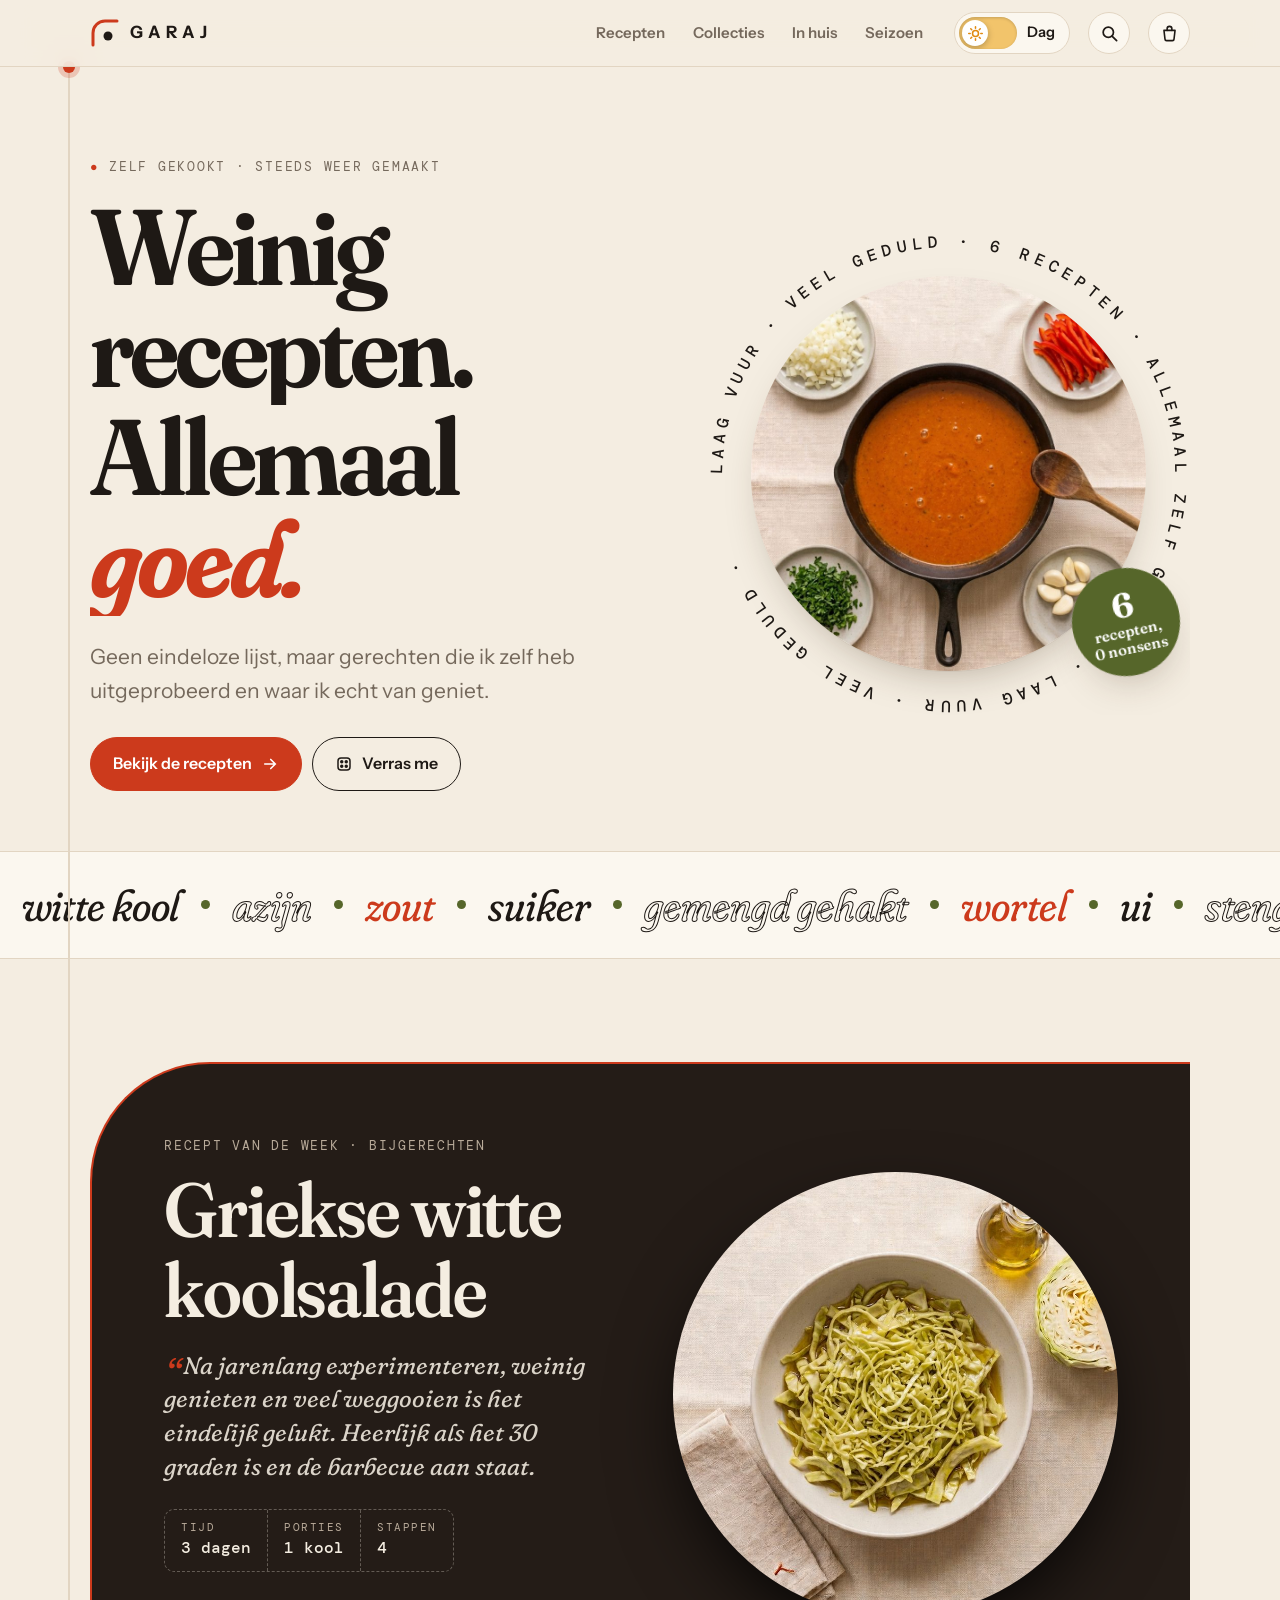
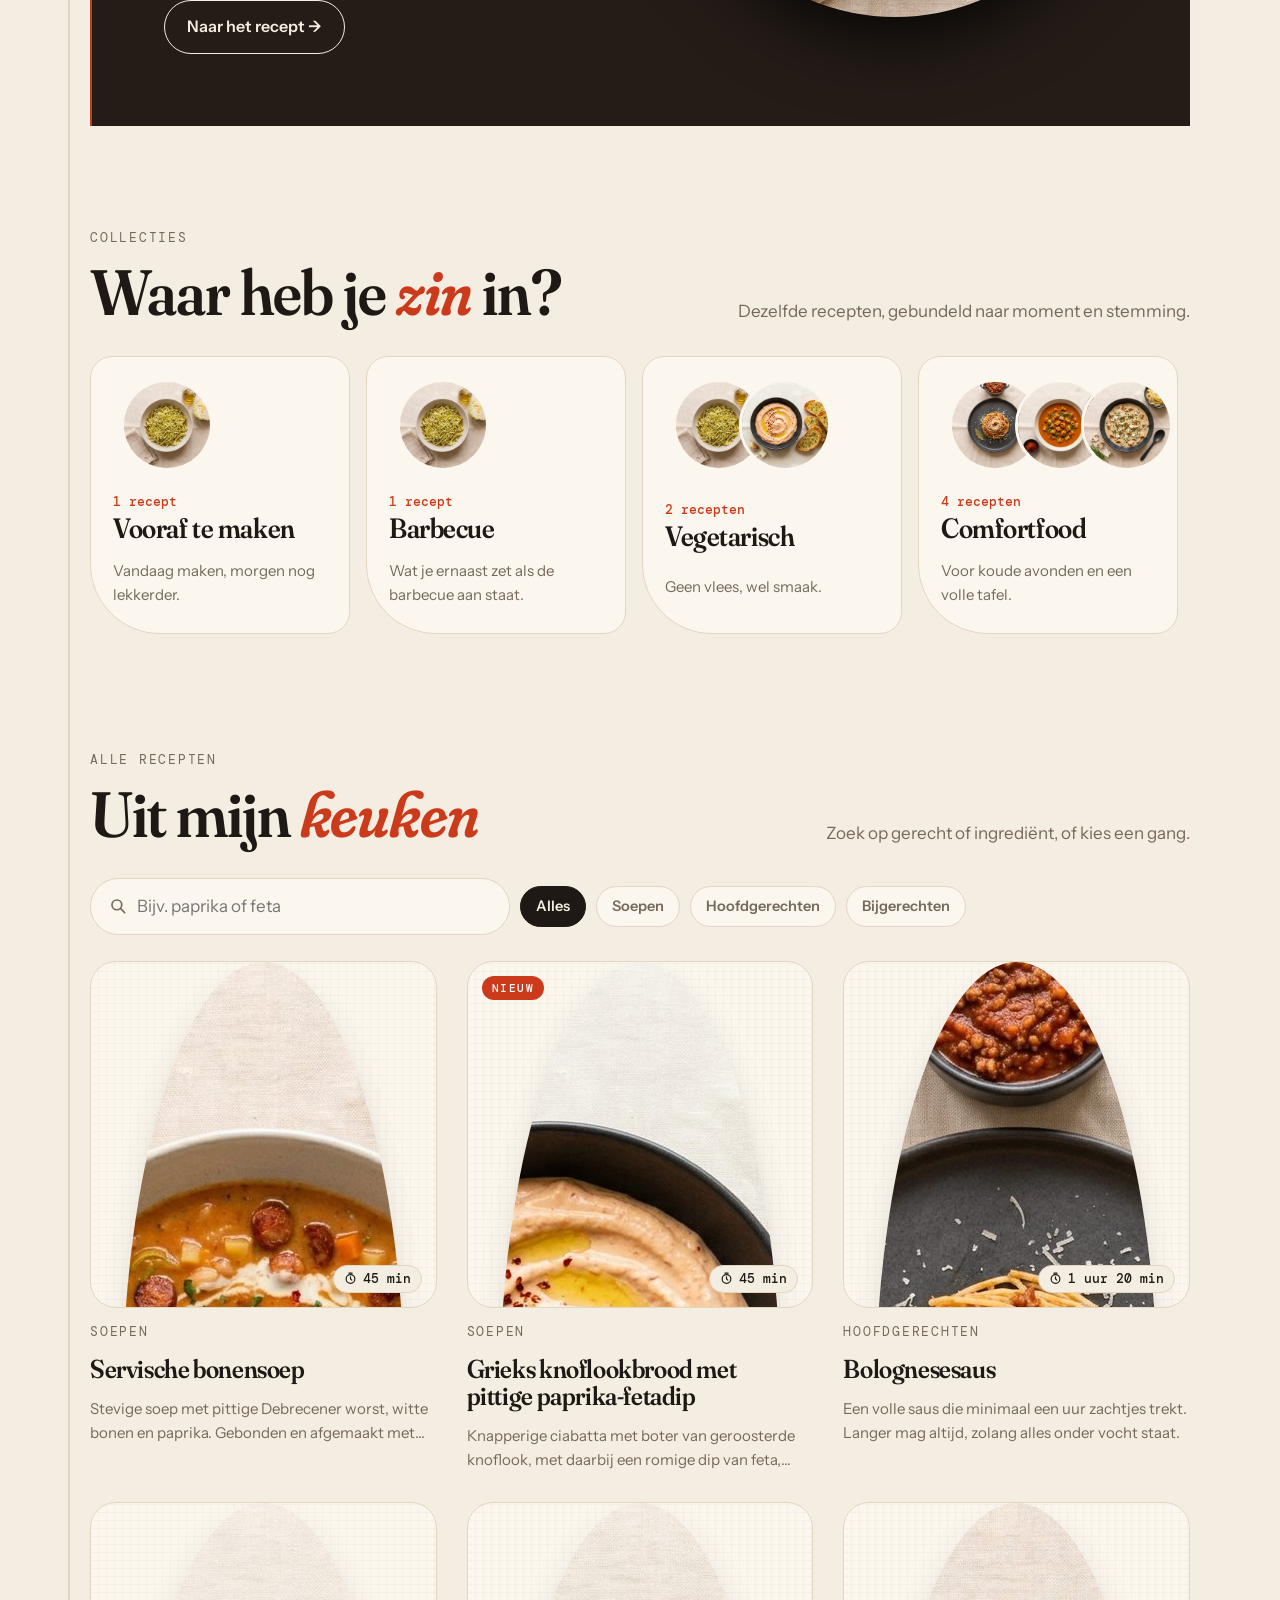
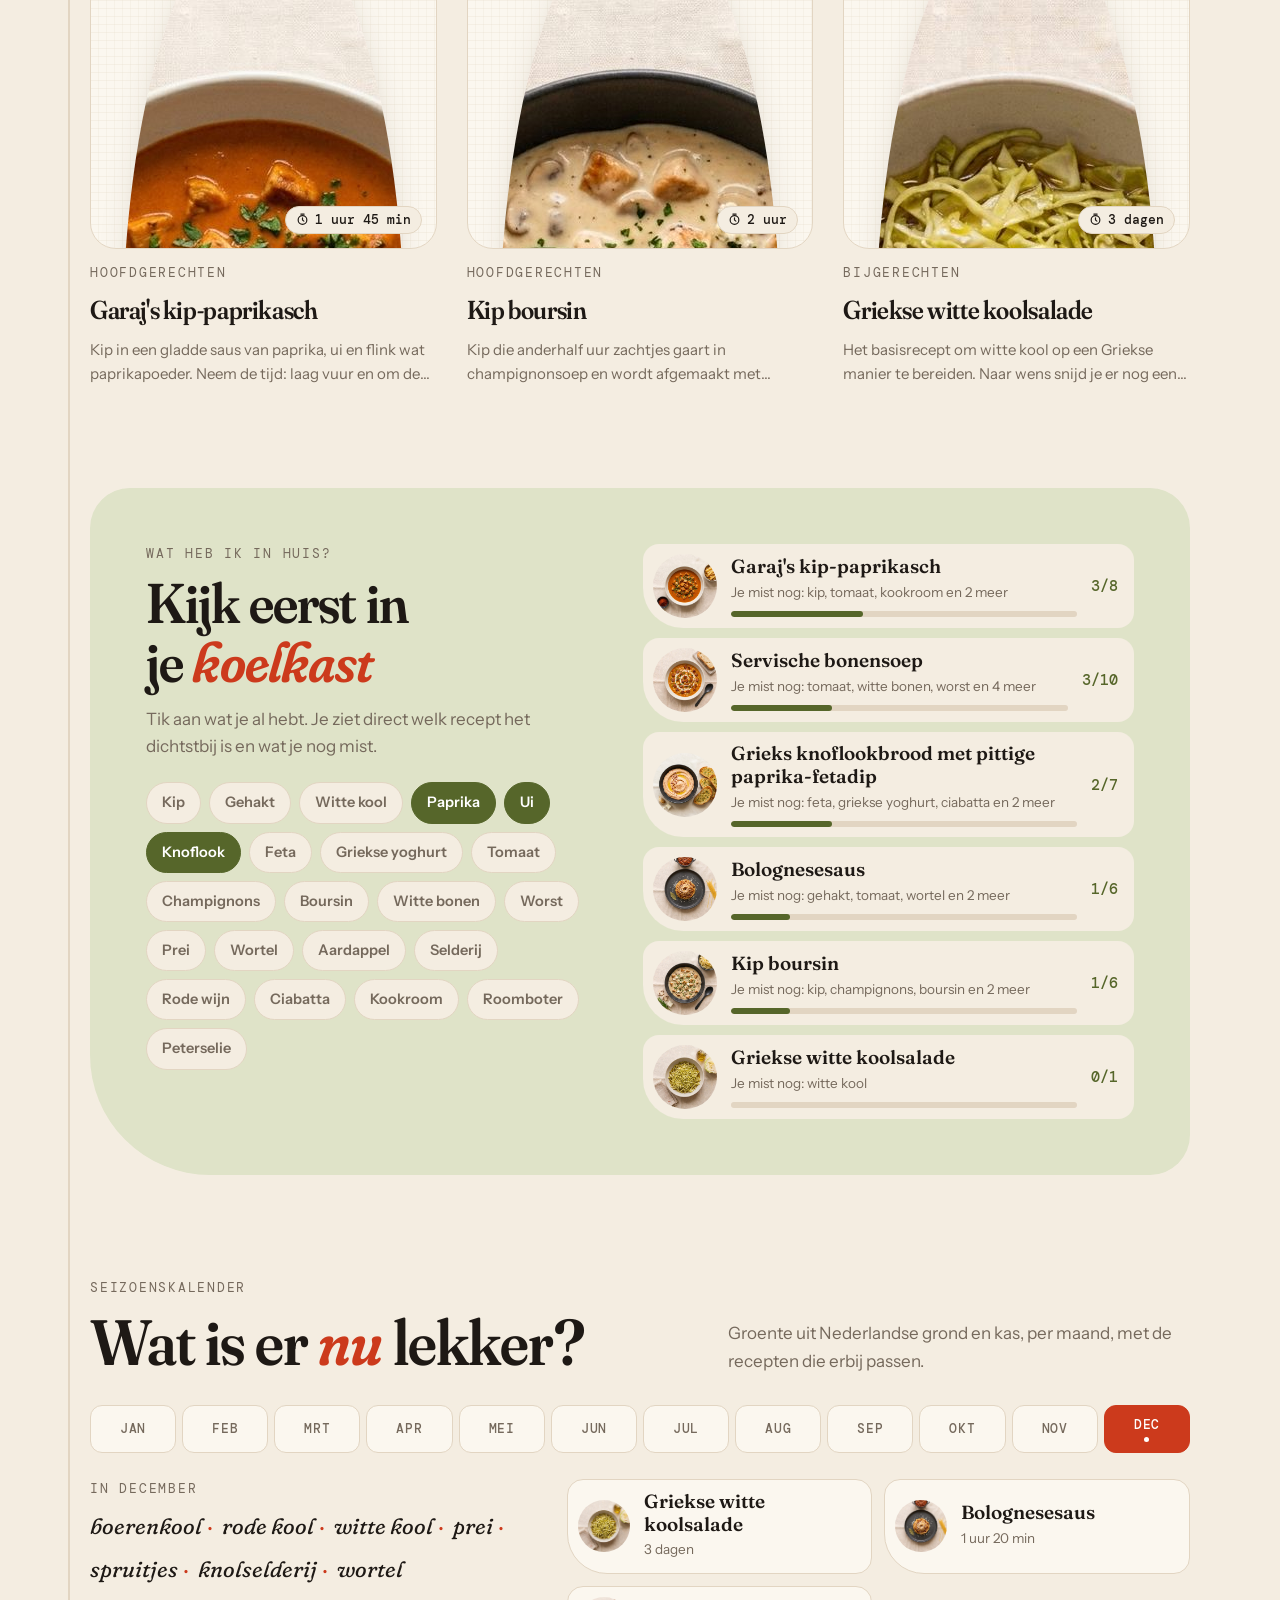
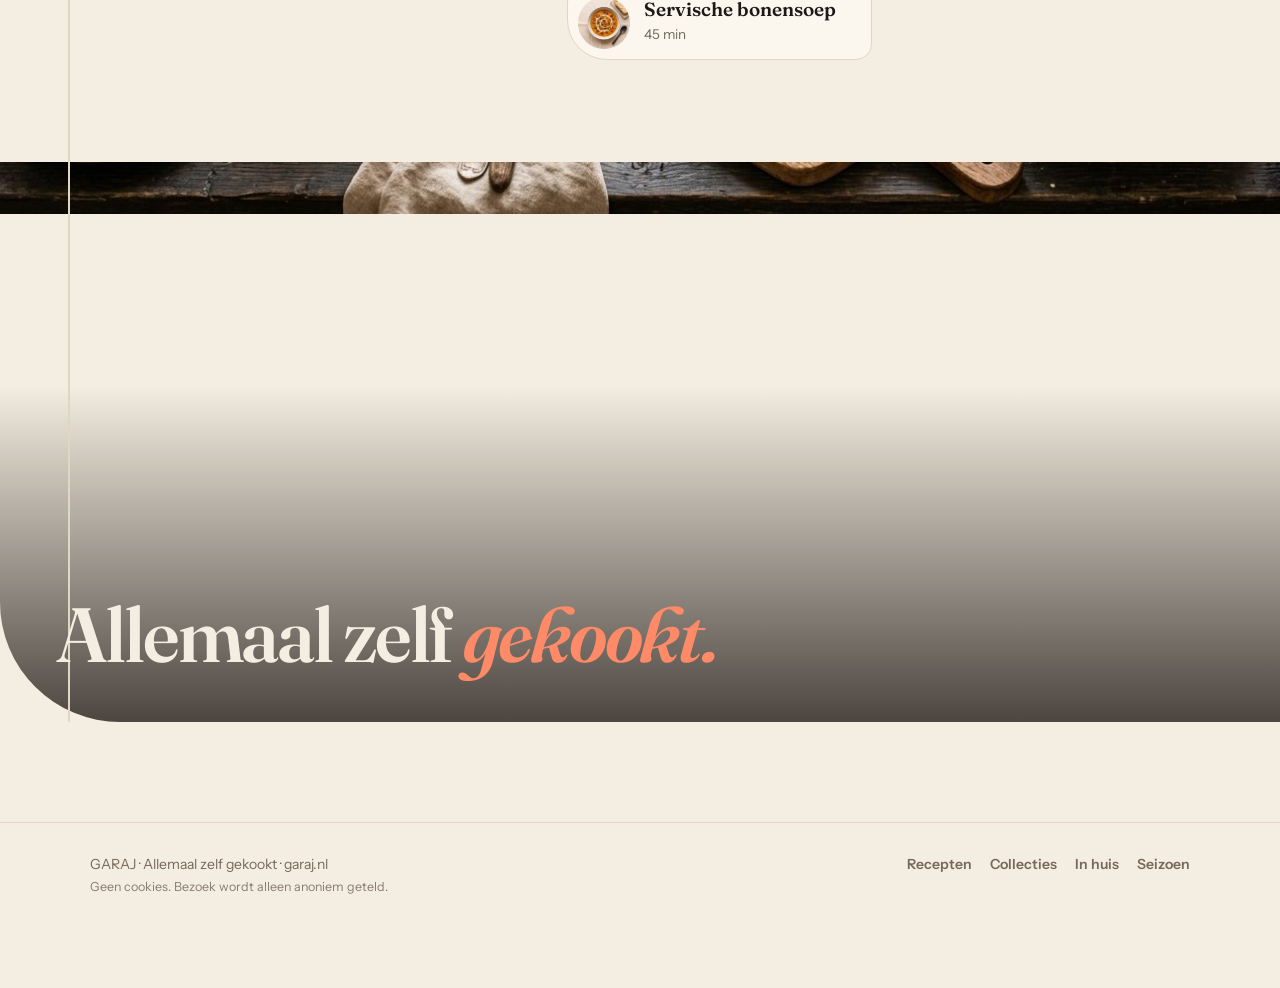
==== commit f5023335: "Add files via upload" ====
--- a/index.html
+++ b/index.html
@@ -26,7 +26,7 @@
 <link rel="preconnect" href="https://fonts.googleapis.com">
 <link rel="preconnect" href="https://fonts.gstatic.com" crossorigin>
 <link rel="stylesheet" href="https://fonts.googleapis.com/css2?family=Fraunces:ital,opsz,wght,SOFT@0,9..144,300..900,0..100;1,9..144,300..900,0..100&family=Instrument+Sans:wght@400;500;600;700&family=DM+Mono:wght@400;500&display=swap">
-<link rel="stylesheet" href="/style.css?v=2026-10-13.1">
+<link rel="stylesheet" href="/style.css?v=2026-10-13.2">
 <script>try{var t=localStorage.getItem("garaj-thema");if(t)document.documentElement.dataset.theme=t}catch(e){}</script>
 <script type="application/ld+json">{"@context":"https://schema.org","@graph":[{"@type":"WebSite","name":"GARAJ Recepten","url":"https://garaj.nl/","inLanguage":"nl-NL","description":"Recepten die ik zelf kook en steeds weer maak."},{"@type":"ItemList","itemListElement":[{"@type":"ListItem","position":1,"url":"https://garaj.nl/recept/servische-bonensoep/","name":"Servische bonensoep"},{"@type":"ListItem","position":2,"url":"https://garaj.nl/recept/grieks-knoflookbrood-fetadip/","name":"Grieks knoflookbrood met pittige paprika-fetadip"},{"@type":"ListItem","position":3,"url":"https://garaj.nl/recept/bolognesesaus/","name":"Bolognesesaus"},{"@type":"ListItem","position":4,"url":"https://garaj.nl/recept/kip-paprikasch/","name":"Garaj's kip-paprikasch"},{"@type":"ListItem","position":5,"url":"https://garaj.nl/recept/kip-boursin/","name":"Kip boursin"},{"@type":"ListItem","position":6,"url":"https://garaj.nl/recept/griekse-witte-koolsalade/","name":"Griekse witte koolsalade"}]}]}</script>
 </head>
@@ -36,6 +36,10 @@
   <div class="wrap">
     <a class="merk" href="/" aria-label="GARAJ, naar de startpagina"><svg viewBox="0 0 40 40" aria-hidden="true"><path d="M4 36 V20 A16 16 0 0 1 20 4 H36" fill="none" stroke="var(--tomaat)" stroke-width="4" stroke-linecap="round"/><circle cx="24" cy="24" r="6" fill="var(--inkt)"/></svg>GARAJ</a>
     <nav class="nav" aria-label="Hoofdmenu"><a href="/#recepten">Recepten</a><a href="/#collecties">Collecties</a><a href="/#inhuis">In huis</a><a href="/#seizoen">Seizoen</a></nav>
+    <button class="thema-knop" type="button" id="themaKnop" aria-label="Wissel tussen dag en nacht">
+      <span class="thema-baan" aria-hidden="true"><span class="thema-bol"><svg class="zon" viewBox="0 0 24 24" fill="none" stroke="currentColor" stroke-width="2.2" stroke-linecap="round"><circle cx="12" cy="12" r="4.2"/><path d="M12 2.5v2M12 19.5v2M2.5 12h2M19.5 12h2M5.3 5.3l1.4 1.4M17.3 17.3l1.4 1.4M5.3 18.7l1.4-1.4M17.3 6.7l1.4-1.4"/></svg><svg class="maan" viewBox="0 0 24 24" fill="currentColor"><path d="M20.5 14.6A8.5 8.5 0 0 1 9.4 3.5a8.5 8.5 0 1 0 11.1 11.1z"/></svg></span></span>
+      <span class="thema-tekst"><span class="t-dag">Dag</span><span class="t-nacht">Nacht</span></span>
+    </button>
     <a class="ikoon-knop" href="/#recepten" id="zoekKnop" aria-label="Zoek een recept"><svg viewBox="0 0 24 24" fill="none" stroke="currentColor" stroke-width="2.2" stroke-linecap="round" aria-hidden="true"><circle cx="10.5" cy="10.5" r="6.5"/><path d="M15.5 15.5 21 21"/></svg></a>
     <button class="ikoon-knop" type="button" id="ladeKnop" aria-label="Boodschappenlijst openen"><svg viewBox="0 0 24 24" fill="none" stroke="currentColor" stroke-width="2" stroke-linecap="round" stroke-linejoin="round" aria-hidden="true"><path d="M5 8h14l-1.3 11.1a2 2 0 0 1-2 1.9H8.3a2 2 0 0 1-2-1.9z"/><path d="M9 8V6a3 3 0 0 1 6 0v2"/></svg><span class="tel" id="tel" data-n="0">0</span></button>
   </div>
@@ -169,8 +173,8 @@
   <figure class="tafel"><img src="/tafel.jpg" alt="Gedekte tafel vol Griekse en mediterrane gerechten, dips en brood" loading="lazy" data-par="1" width="1295" height="768"><p>Allemaal zelf <em>gekookt.</em></p></figure></div></main>
 <footer>
   <div class="wrap">
-    <span>GARAJ · Allemaal zelf gekookt · garaj.nl</span>
-    <nav aria-label="Voettekst"><a href="/#recepten">Recepten</a><a href="/#collecties">Collecties</a><a href="/#inhuis">In huis</a><a href="/#seizoen">Seizoen</a><button class="thema" type="button" id="themaKnop">Licht / donker</button></nav>
+    <span>GARAJ · Allemaal zelf gekookt · garaj.nl<br><small class="privacy">Geen cookies. Bezoek wordt alleen anoniem geteld.</small></span>
+    <nav aria-label="Voettekst"><a href="/#recepten">Recepten</a><a href="/#collecties">Collecties</a><a href="/#inhuis">In huis</a><a href="/#seizoen">Seizoen</a></nav>
   </div>
 </footer>
 <div class="kook" id="kook" hidden role="dialog" aria-modal="true" aria-label="Kookmodus">
@@ -192,8 +196,8 @@
   <button class="ib-ja" id="ibJa" type="button">Installeren</button>
   <button class="ib-nee" id="ibNee" type="button" aria-label="Niet nu">✕</button>
 </aside>
-<script src="/recepten.js?v=2026-10-13.1"></script>
-<script src="/bouw.js?v=2026-10-13.1"></script>
-<script src="/app.js?v=2026-10-13.1"></script>
+<script src="/recepten.js?v=2026-10-13.2"></script>
+<script src="/bouw.js?v=2026-10-13.2"></script>
+<script src="/app.js?v=2026-10-13.2"></script>
 </body>
 </html>
--- a/style.css
+++ b/style.css
@@ -358,7 +358,35 @@
 footer nav { display: flex; gap: 18px; flex-wrap: wrap; }
 footer a { text-decoration: none; font-weight: 600; }
 footer a:hover { color: var(--tomaat); }
-.thema { border: 1px solid var(--lijn); background: var(--linnen); border-radius: 999px; padding: 6px 14px; font-size: 13.5px; font-weight: 600; color: var(--rook); }
+.privacy { font-size: 12.5px; opacity: .85; }
+
+/* ---------- Dag/nacht-schakelaar ---------- */
+.thema-knop { display: inline-flex; align-items: center; gap: 10px; border: 1px solid var(--lijn); background: var(--linnen); border-radius: 999px; padding: 4px 14px 4px 4px; font-weight: 600; font-size: 14.5px; color: var(--inkt); flex: none; transition: border-color .2s; }
+.thema-knop:hover { border-color: var(--tomaat); }
+.thema-baan { position: relative; width: 58px; height: 32px; border-radius: 999px; background: #F2C46B; box-shadow: inset 0 1px 3px rgb(0 0 0 / .18); transition: background .5s; overflow: hidden; }
+.thema-baan::before, .thema-baan::after { content: ""; position: absolute; border-radius: 50%; background: #fff; transition: opacity .5s, transform .5s; opacity: 0; }
+.thema-baan::before { width: 3px; height: 3px; left: 12px; top: 9px; box-shadow: 8px 10px 0 -0.5px #fff, 16px 2px 0 0 #fff; }
+.thema-bol { position: absolute; top: 3px; left: 3px; width: 26px; height: 26px; border-radius: 50%; background: #fff; color: #E08A12; display: grid; place-items: center; box-shadow: 0 2px 6px rgb(0 0 0 / .25); transition: transform .55s cubic-bezier(.3,1.4,.5,1), background .5s, color .5s; }
+.thema-bol svg { width: 17px; height: 17px; grid-area: 1 / 1; transition: opacity .35s, transform .55s; }
+.thema-bol .maan { opacity: 0; transform: rotate(-90deg) scale(.5); }
+.t-nacht { display: none; }
+:root[data-theme="dark"] .thema-baan { background: #2B3550; }
+:root[data-theme="dark"] .thema-baan::before { opacity: 1; }
+:root[data-theme="dark"] .thema-bol { transform: translateX(26px); background: #E9E4D8; color: #2B3550; }
+:root[data-theme="dark"] .thema-bol .zon { opacity: 0; transform: rotate(90deg) scale(.5); }
+:root[data-theme="dark"] .thema-bol .maan { opacity: 1; transform: none; }
+:root[data-theme="dark"] .t-dag { display: none; } :root[data-theme="dark"] .t-nacht { display: inline; }
+@media (prefers-color-scheme: dark) {
+  :root:not([data-theme="light"]) .thema-baan { background: #2B3550; }
+  :root:not([data-theme="light"]) .thema-baan::before { opacity: 1; }
+  :root:not([data-theme="light"]) .thema-bol { transform: translateX(26px); background: #E9E4D8; color: #2B3550; }
+  :root:not([data-theme="light"]) .thema-bol .zon { opacity: 0; transform: rotate(90deg) scale(.5); }
+  :root:not([data-theme="light"]) .thema-bol .maan { opacity: 1; transform: none; }
+  :root:not([data-theme="light"]) .t-dag { display: none; } :root:not([data-theme="light"]) .t-nacht { display: inline; }
+}
+@media (max-width: 560px) { .thema-tekst { display: none; } .thema-knop { padding: 4px; } .kop .wrap { gap: 10px; } .merk { letter-spacing: .22em; } }
+html.thema-wissel::view-transition-old(root), html.thema-wissel::view-transition-new(root) { animation: none; mix-blend-mode: normal; }
+html.thema-wissel::view-transition-old(bord), html.thema-wissel::view-transition-new(bord) { animation: none; }
 
 /* ---------- Beweging ---------- */
 .laad > * { animation: rijs .9s cubic-bezier(.2,.9,.3,1) both; }
@@ -407,7 +435,7 @@
   @page { margin: 14mm; }
   :root { --creme: #fff; --linnen: #fff; --inkt: #111; --rook: #555; --lijn: #ccc; --vlak: #fff; --vlak-inkt: #111; --vlak-rook: #555; --tomaat: #A62E14; --tomaat-zacht: #f4f0ec; padding: 0; }
   body { font-size: 10.5pt; line-height: 1.45; background: #fff; }
-  .kop, footer, .acties, .rug, .dok, .toast, .installbalk, #laag, .hint, .daarna, .wekker, .kruimel, .porties small, input[type=range], .paneel-knop, .naar-inhoud, .labels, .ingr input { display: none !important; }
+  .kop, footer, .acties, .thema-knop, .rug, .dok, .toast, .installbalk, #laag, .hint, .daarna, .wekker, .kruimel, .porties small, input[type=range], .paneel-knop, .naar-inhoud, .labels, .ingr input { display: none !important; }
   .wrap { padding: 0; max-width: none; }
   .r-kop { grid-template-columns: minmax(0, 1fr) 42mm; gap: 8mm; padding-block: 0 6mm; border-bottom: 1px solid #ccc; margin-bottom: 6mm; }
   .r-kop h1 { font-size: 26pt; margin-block: 2mm 3mm; }
